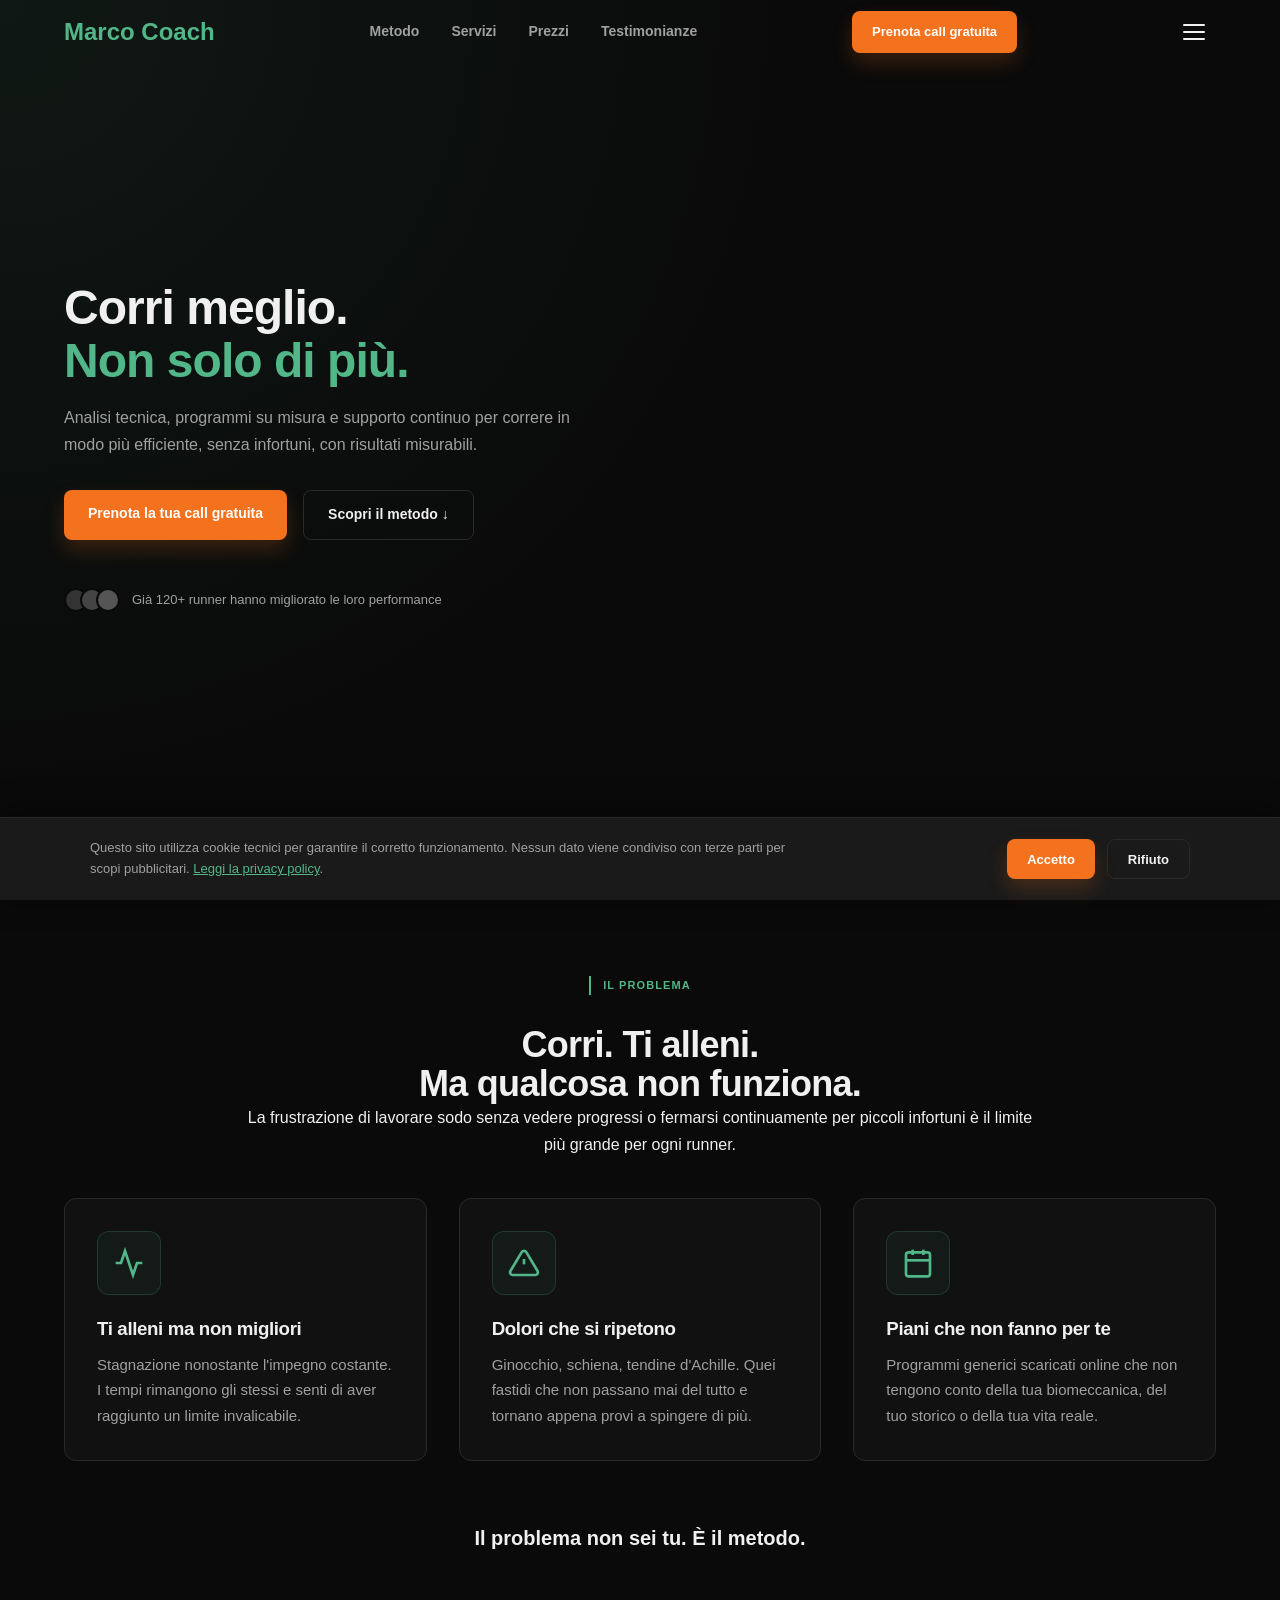
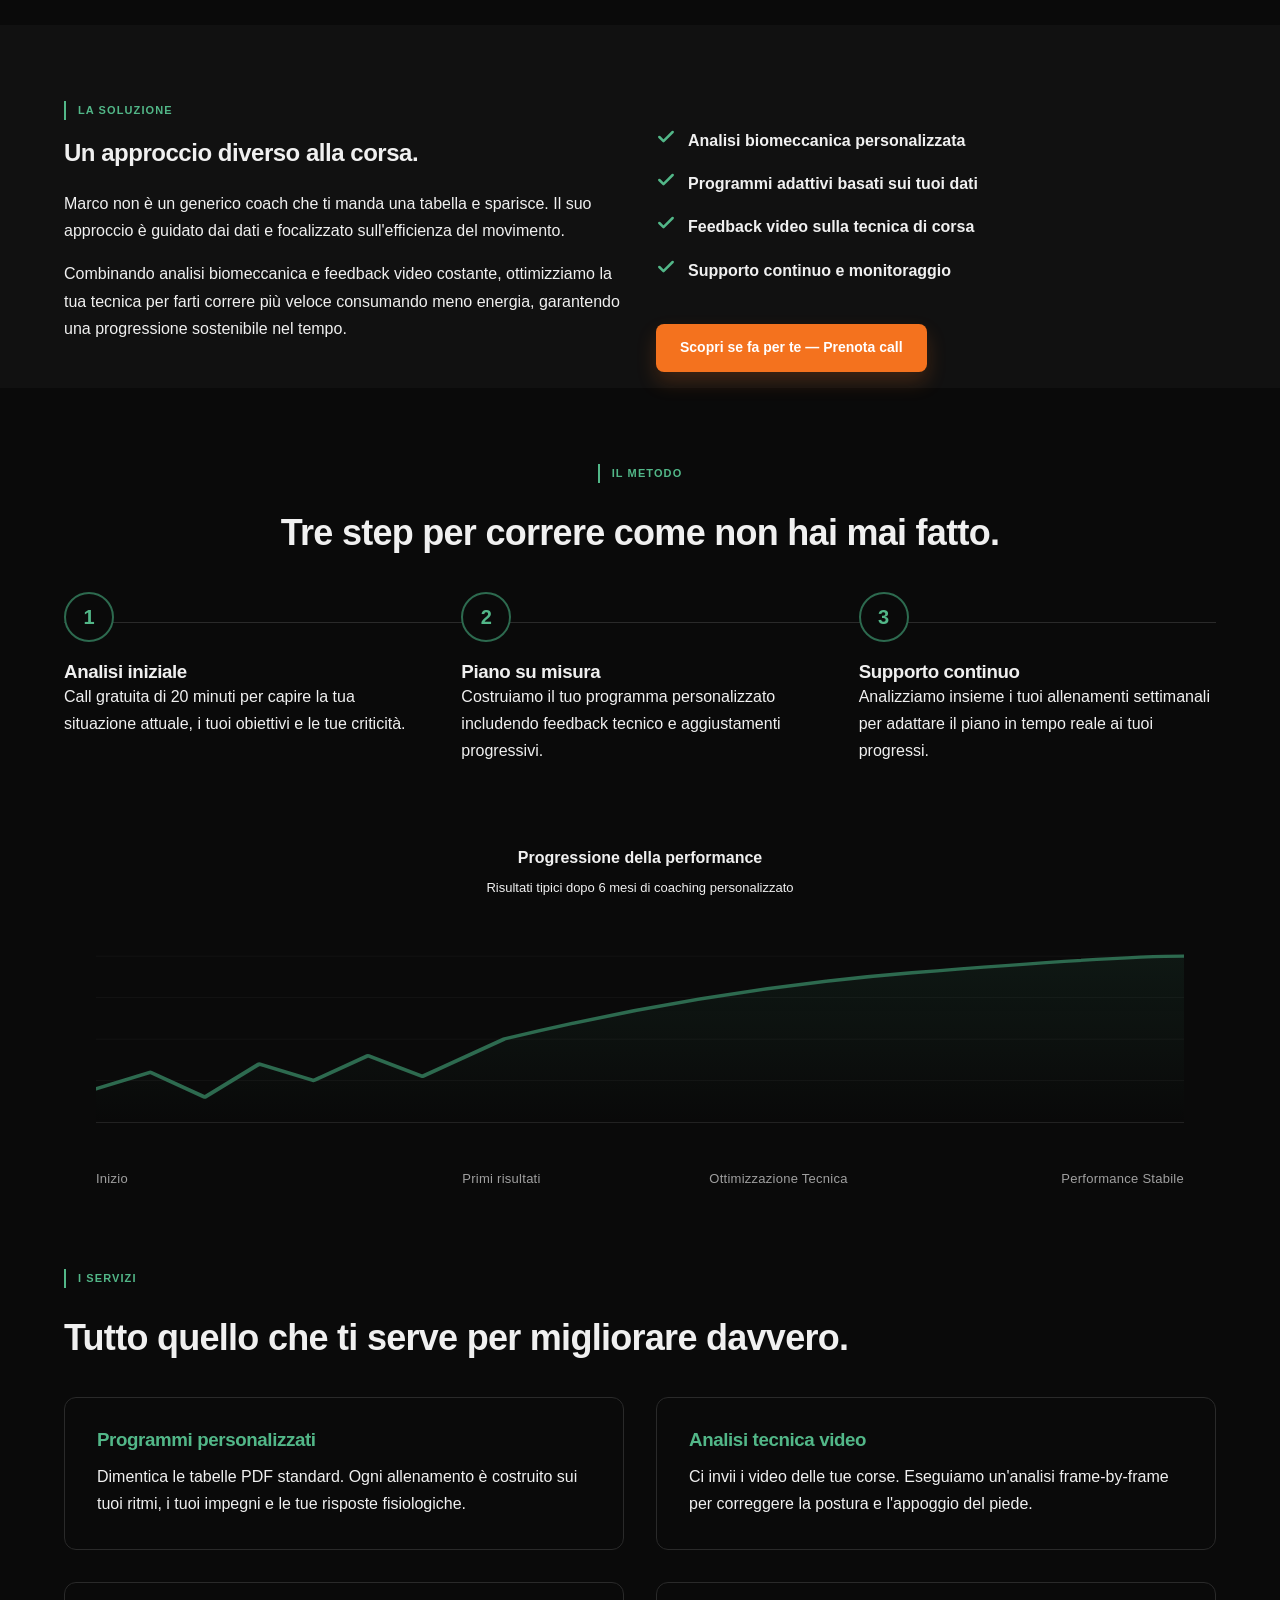
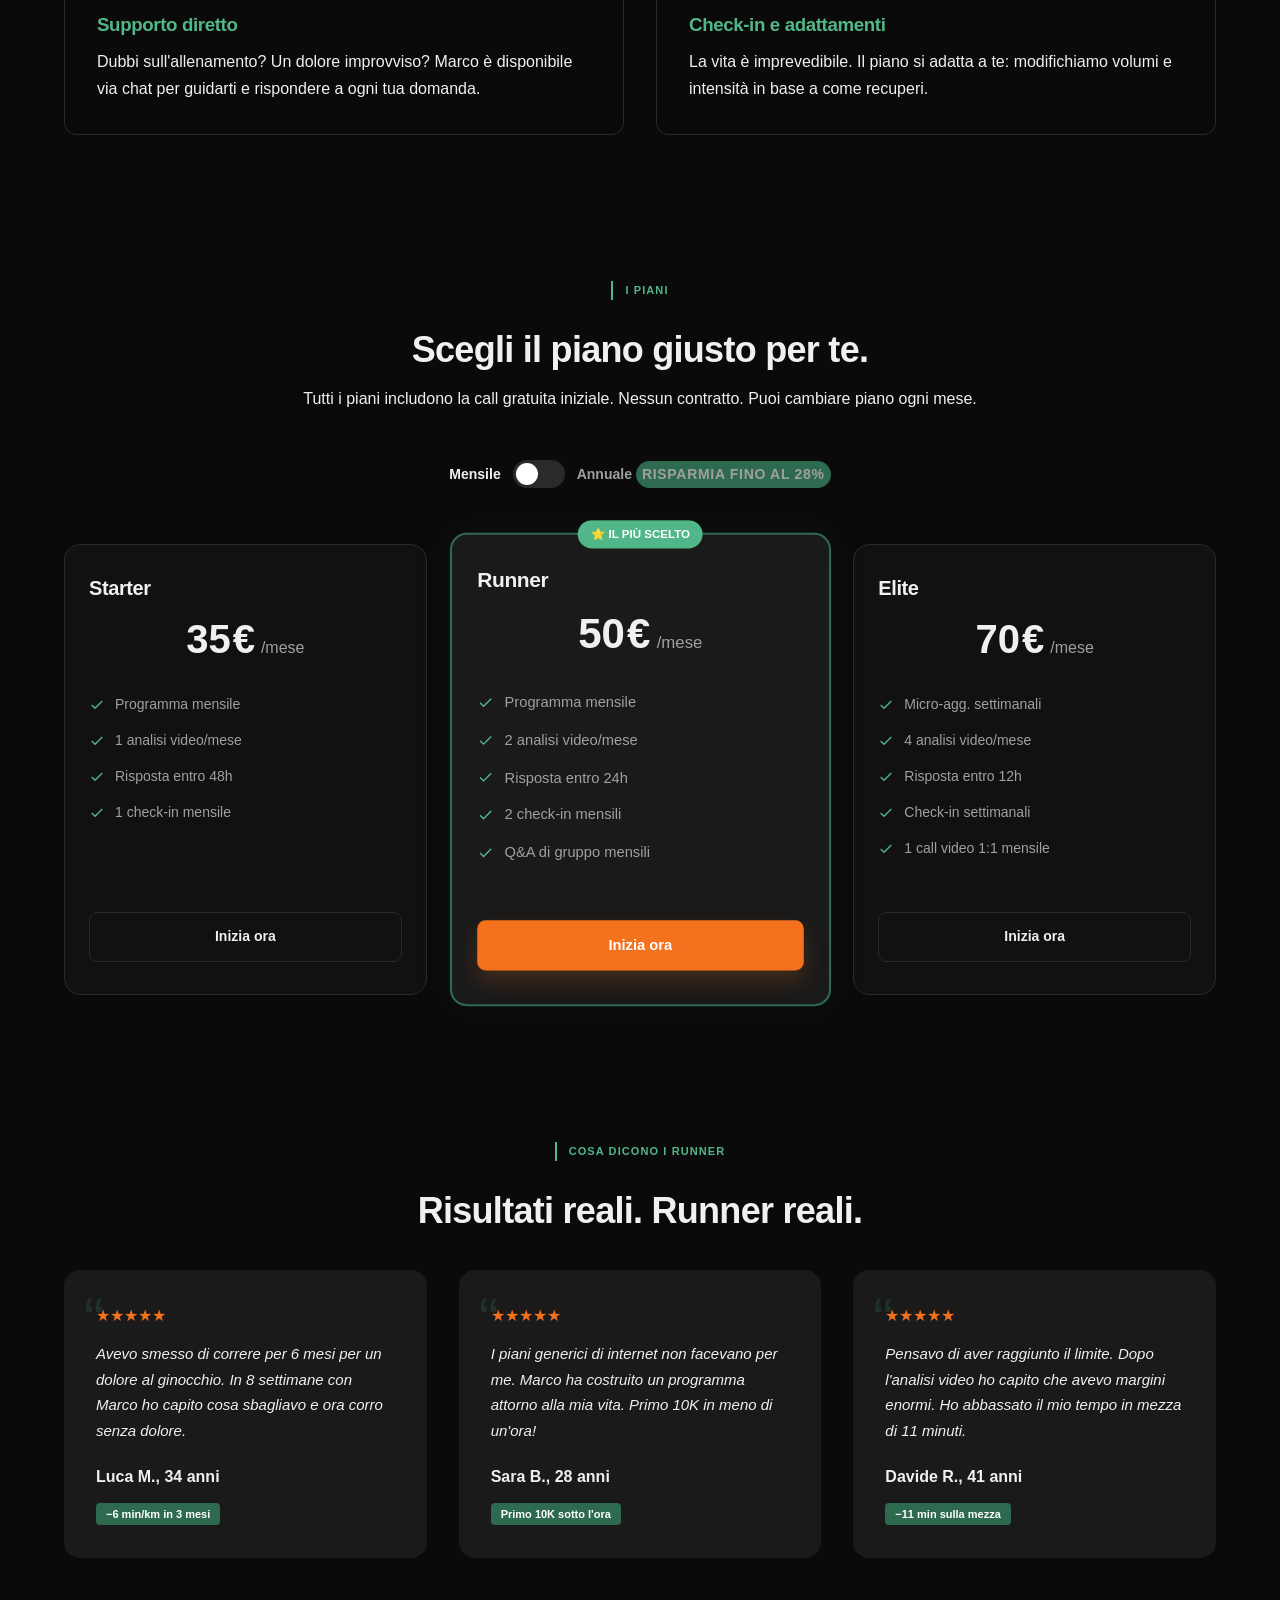
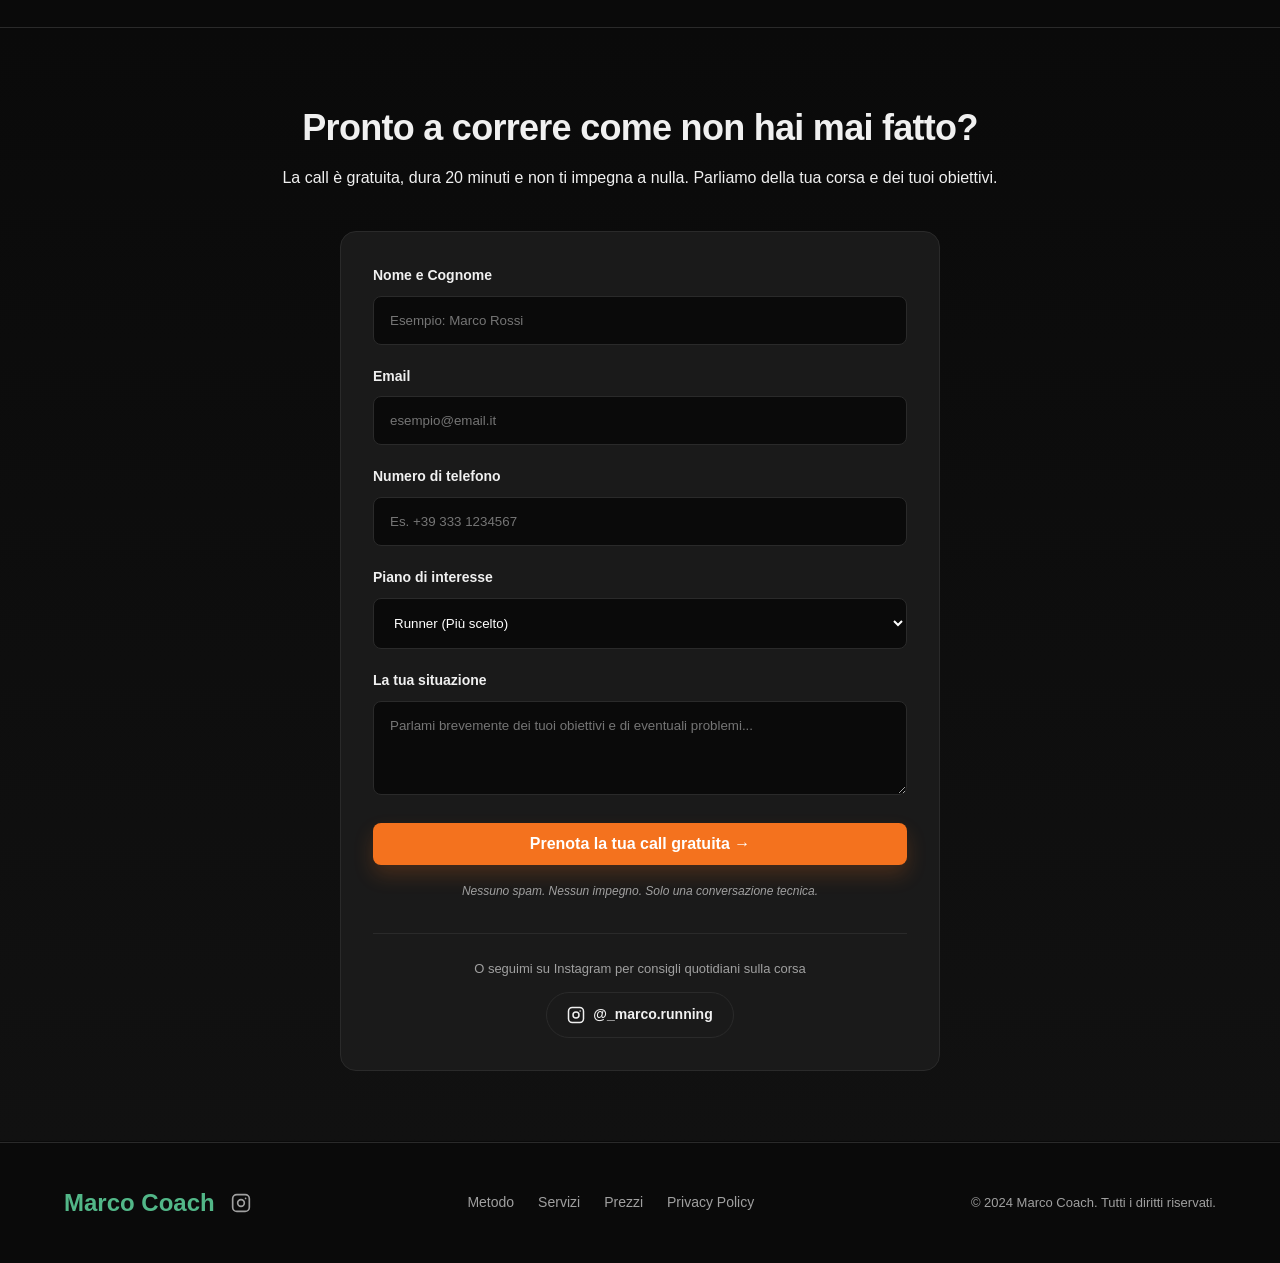
==== index.html @ 48a3e5da "Add files via upload" ====
<!DOCTYPE html>
<html lang="it">
<head>
    <meta charset="UTF-8">
    <meta name="viewport" content="width=device-width, initial-scale=1.0">
    <title>Marco Coach | Corri meglio. Non solo di più.</title>
    
    <!-- SEO Meta Tags -->
    <meta name="description" content="Ottimizza la tua corsa con Marco Coach. Analisi tecnica, programmi personalizzati e supporto continuo per runner che vogliono migliorare.">
    <meta name="keywords" content="running coach, allenatore corsa, maratona, biomeccanica corsa, analisi tecnica video">
    <meta name="author" content="Marco Coach">
    <meta name="robots" content="index, follow">
    <link rel="canonical" href="https://marcocoach.run">

    <!-- Open Graph / Facebook -->
    <meta property="og:type" content="website">
    <meta property="og:url" content="https://marcocoach.run">
    <meta property="og:title" content="Marco Coach | Corri meglio. Non solo di più.">
    <meta property="og:description" content="Analisi biomeccanica, programmi su misura e supporto continuo per correre senza infortuni e con risultati reali.">
    <meta property="og:image" content="https://marcocoach.run/og-image.jpg">

    <!-- Twitter -->
    <meta property="twitter:card" content="summary_large_image">
    <meta property="twitter:url" content="https://marcocoach.run">
    <meta property="twitter:title" content="Marco Coach | Corri meglio. Non solo di più.">
    <meta property="twitter:description" content="Ottimizza la tua corsa con Marco Coach.">
    <meta property="twitter:image" content="https://marcocoach.run/og-image.jpg">

    <link rel="icon" href="favicon.ico">
    <link rel="stylesheet" href="style.css">
</head>
<body>

    <!-- 1. NAVIGATION -->
    <nav>
      <div class="container nav-inner">
        <a href="#" class="logo">Marco Coach</a>
        <div class="nav-links" id="nav-links">
          <a href="#metodo">Metodo</a>
          <a href="#servizi">Servizi</a>
          <a href="#prezzi">Prezzi</a>
          <a href="#testimonianze">Testimonianze</a>
        </div>
        <a href="#contatti" class="btn btn-primary nav-cta">Prenota call gratuita</a>
        <button class="hamburger" id="hamburger" aria-label="Menu">
          <span></span><span></span><span></span>
        </button>
      </div>
      <!-- Mobile overlay -->
      <div class="mobile-menu" id="mobile-menu">
        <a href="#metodo">Metodo</a>
        <a href="#servizi">Servizi</a>
        <a href="#prezzi">Prezzi</a>
        <a href="#testimonianze">Testimonianze</a>
        <a href="#contatti" class="btn btn-primary" style="margin-top: 16px;">Prenota call gratuita</a>
      </div>
    </nav>

    <main>
        <!-- 2. HERO SECTION -->
        <section class="hero">
            <div class="container" style="position: relative; z-index: 2;">
                <h1>Corri meglio. <span>Non solo di più.</span></h1>
                <p>Analisi tecnica, programmi su misura e supporto continuo per correre in modo più efficiente, senza infortuni, con risultati misurabili.</p>
                <div class="hero-ctas">
                    <a href="#contatti" class="btn btn-primary">Prenota la tua call gratuita</a>
                    <a href="#metodo" class="btn btn-ghost">Scopri il metodo ↓</a>
                </div>
                <div class="social-proof">
                    <div style="display: flex;">
                        <span style="width:24px; height:24px; background:#333; border-radius:50%; border:2px solid #0a0a0a;"></span>
                        <span style="width:24px; height:24px; background:#444; border-radius:50%; border:2px solid #0a0a0a; margin-left:-8px;"></span>
                        <span style="width:24px; height:24px; background:#555; border-radius:50%; border:2px solid #0a0a0a; margin-left:-8px;"></span>
                    </div>
                    Già 120+ runner hanno migliorato le loro performance
                </div>
            </div>
            <div class="scroll-indicator">
                <svg width="24" height="24" viewBox="0 0 24 24" fill="none" stroke="#a0a0a0" stroke-width="2" stroke-linecap="round" stroke-linejoin="round"><path d="M7 13l5 5 5-5M7 6l5 5 5-5"/></svg>
            </div>
        </section>

        <!-- 3. PROBLEMA -->
        <section id="problema" class="reveal">
            <div class="container">
                <div class="section-header">
                    <span class="label-caps">Il Problema</span>
                    <h2>Corri. Ti alleni.<br>Ma qualcosa non funziona.</h2>
                    <p>La frustrazione di lavorare sodo senza vedere progressi o fermarsi continuamente per piccoli infortuni è il limite più grande per ogni runner.</p>
                </div>
                <div class="grid-3">
                    <div class="pain-point">
                        <div class="icon-box">
                            <svg viewBox="0 0 24 24" fill="none" stroke="currentColor" stroke-width="2"><path d="M22 12h-4l-3 9L9 3l-3 9H2"/></svg>
                        </div>
                        <h3>Ti alleni ma non migliori</h3>
                        <p>Stagnazione nonostante l'impegno costante. I tempi rimangono gli stessi e senti di aver raggiunto un limite invalicabile.</p>
                    </div>
                    <div class="pain-point">
                        <div class="icon-box">
                            <svg viewBox="0 0 24 24" fill="none" stroke="currentColor" stroke-width="2"><path d="M10.29 3.86L1.82 18a2 2 0 0 0 1.71 3h16.94a2 2 0 0 0 1.71-3L13.71 3.86a2 2 0 0 0-3.42 0z"/><line x1="12" y1="9" x2="12" y2="13"/><line x1="12" y1="17" x2="12.01" y2="17"/></svg>
                        </div>
                        <h3>Dolori che si ripetono</h3>
                        <p>Ginocchio, schiena, tendine d'Achille. Quei fastidi che non passano mai del tutto e tornano appena provi a spingere di più.</p>
                    </div>
                    <div class="pain-point">
                        <div class="icon-box">
                            <svg viewBox="0 0 24 24" fill="none" stroke="currentColor" stroke-width="2"><rect x="3" y="4" width="18" height="18" rx="2" ry="2"/><line x1="16" y1="2" x2="16" y2="6"/><line x1="8" y1="2" x2="8" y2="6"/><line x1="3" y1="10" x2="21" y2="10"/></svg>
                        </div>
                        <h3>Piani che non fanno per te</h3>
                        <p>Programmi generici scaricati online che non tengono conto della tua biomeccanica, del tuo storico o della tua vita reale.</p>
                    </div>
                </div>
                <div style="text-align: center; margin-top: 60px;">
                    <p style="font-size: 20px; font-weight: 600;">Il problema non sei tu. È il metodo.</p>
                </div>
            </div>
        </section>

        <!-- 4. SOLUZIONE -->
        <section id="metodo" class="soluzione reveal">
            <div class="container">
                <div class="grid-2">
                    <div>
                        <span class="label-caps">La Soluzione</span>
                        <h2>Un approccio diverso alla corsa.</h2>
                        <p style="margin-top: 24px;">Marco non è un generico coach che ti manda una tabella e sparisce. Il suo approccio è guidato dai dati e focalizzato sull'efficienza del movimento.</p>
                        <p style="margin-top: 16px;">Combinando analisi biomeccanica e feedback video costante, ottimizziamo la tua tecnica per farti correre più veloce consumando meno energia, garantendo una progressione sostenibile nel tempo.</p>
                    </div>
                    <div>
                        <ul class="check-list">
                            <li><svg viewBox="0 0 24 24" fill="none" stroke="currentColor" stroke-width="3" stroke-linecap="round" stroke-linejoin="round"><polyline points="20 6 9 17 4 12"></polyline></svg> Analisi biomeccanica personalizzata</li>
                            <li><svg viewBox="0 0 24 24" fill="none" stroke="currentColor" stroke-width="3" stroke-linecap="round" stroke-linejoin="round"><polyline points="20 6 9 17 4 12"></polyline></svg> Programmi adattivi basati sui tuoi dati</li>
                            <li><svg viewBox="0 0 24 24" fill="none" stroke="currentColor" stroke-width="3" stroke-linecap="round" stroke-linejoin="round"><polyline points="20 6 9 17 4 12"></polyline></svg> Feedback video sulla tecnica di corsa</li>
                            <li><svg viewBox="0 0 24 24" fill="none" stroke="currentColor" stroke-width="3" stroke-linecap="round" stroke-linejoin="round"><polyline points="20 6 9 17 4 12"></polyline></svg> Supporto continuo e monitoraggio</li>
                        </ul>
                        <div style="margin-top: 40px;">
                            <a href="#contatti" class="btn btn-primary">Scopri se fa per te — Prenota call</a>
                        </div>
                    </div>
                </div>
            </div>
        </section>

        <!-- 5. METODO STEP -->
        <section id="metodo" class="reveal">
            <div class="container">
                <div class="section-header">
                    <span class="label-caps">Il Metodo</span>
                    <h2>Tre step per correre come non hai mai fatto.</h2>
                </div>
                <div class="steps">
                    <div class="step">
                        <div class="step-num">1</div>
                        <h3>Analisi iniziale</h3>
                        <p>Call gratuita di 20 minuti per capire la tua situazione attuale, i tuoi obiettivi e le tue criticità.</p>
                    </div>
                    <div class="step">
                        <div class="step-num">2</div>
                        <h3>Piano su misura</h3>
                        <p>Costruiamo il tuo programma personalizzato includendo feedback tecnico e aggiustamenti progressivi.</p>
                    </div>
                    <div class="step">
                        <div class="step-num">3</div>
                        <h3>Supporto continuo</h3>
                        <p>Analizziamo insieme i tuoi allenamenti settimanali per adattare il piano in tempo reale ai tuoi progressi.</p>
                    </div>
                </div>

                <!-- Improvement Graph -->
                <div class="improvement-graph-container reveal" style="margin-top: 48px; margin-bottom: 0; padding: 32px 32px 20px 32px; background: var(--bg-secondary); border-radius: 16px; border: 1px solid var(--border-color);">
                    <div style="text-align: center; margin-bottom: 24px;">
                        <h4 style="margin-bottom: 6px;">Progressione della performance</h4>
                        <p class="text-secondary" style="font-size: 13px;">Risultati tipici dopo 6 mesi di coaching personalizzato</p>
                    </div>
                    <div class="graph-wrapper" style="position: relative;">
                        <svg viewBox="0 0 800 240" preserveAspectRatio="none" style="width: 100%; height: 200px; display: block;">
                            <defs>
                                <linearGradient id="graph-gradient-imp" x1="0%" y1="0%" x2="0%" y2="100%">
                                    <stop offset="0%" style="stop-color:var(--accent-green);stop-opacity:1" />
                                    <stop offset="100%" style="stop-color:var(--accent-green);stop-opacity:0" />
                                </linearGradient>
                            </defs>
                            <line x1="0" y1="40" x2="800" y2="40" stroke="rgba(255,255,255,0.05)" stroke-width="1" />
                            <line x1="0" y1="90" x2="800" y2="90" stroke="rgba(255,255,255,0.05)" stroke-width="1" />
                            <line x1="0" y1="140" x2="800" y2="140" stroke="rgba(255,255,255,0.05)" stroke-width="1" />
                            <line x1="0" y1="190" x2="800" y2="190" stroke="rgba(255,255,255,0.05)" stroke-width="1" />
                            <path d="M0,200 L40,180 L80,210 L120,170 L160,190 L200,160 L240,185 L300,140 Q450,80 600,60 T800,40 L800,240 L0,240 Z" fill="url(#graph-gradient-imp)" class="graph-fill" />
                            <path d="M0,200 L40,180 L80,210 L120,170 L160,190 L200,160 L240,185 L300,140 Q450,80 600,60 T800,40" fill="none" stroke="var(--accent-green)" stroke-width="4" stroke-linecap="round" stroke-linejoin="round" class="graph-line" />
                        </svg>
                        <div class="graph-labels">
                            <span>Inizio</span>
                            <span>Primi risultati</span>
                            <span>Ottimizzazione Tecnica</span>
                            <span>Performance Stabile</span>
                        </div>
                    </div>
                </div>
            </div>
        </section>

        <!-- 6. SERVIZI -->
        <section id="servizi" class="reveal">
            <div class="container">
                <div class="section-header" style="text-align: left; margin-left: 0;">
                    <span class="label-caps">I Servizi</span>
                    <h2>Tutto quello che ti serve per migliorare davvero.</h2>
                </div>
                <div class="grid-2">
                    <div class="card-service">
                        <h3 style="color: var(--accent-green-light); margin-bottom: 12px;">Programmi personalizzati</h3>
                        <p>Dimentica le tabelle PDF standard. Ogni allenamento è costruito sui tuoi ritmi, i tuoi impegni e le tue risposte fisiologiche.</p>
                    </div>
                    <div class="card-service">
                        <h3 style="color: var(--accent-green-light); margin-bottom: 12px;">Analisi tecnica video</h3>
                        <p>Ci invii i video delle tue corse. Eseguiamo un'analisi frame-by-frame per correggere la postura e l'appoggio del piede.</p>
                    </div>
                    <div class="card-service">
                        <h3 style="color: var(--accent-green-light); margin-bottom: 12px;">Supporto diretto</h3>
                        <p>Dubbi sull'allenamento? Un dolore improvviso? Marco è disponibile via chat per guidarti e rispondere a ogni tua domanda.</p>
                    </div>
                    <div class="card-service">
                        <h3 style="color: var(--accent-green-light); margin-bottom: 12px;">Check-in e adattamenti</h3>
                        <p>La vita è imprevedibile. Il piano si adatta a te: modifichiamo volumi e intensità in base a come recuperi.</p>
                    </div>
                </div>
            </div>
        </section>

        <!-- 7. PRICING -->
        <section id="prezzi" class="reveal">
            <div class="container">
                <div class="section-header">
                    <span class="label-caps">I Piani</span>
                    <h2>Scegli il piano giusto per te.</h2>
                    <p style="margin-top: 16px;">Tutti i piani includono la call gratuita iniziale. Nessun contratto. Puoi cambiare piano ogni mese.</p>
                </div>

                <div class="pricing-toggle">
                  <span id="toggle-label-monthly" class="toggle-active">Mensile</span>
                  <div class="toggle-switch" id="pricing-toggle" role="switch" aria-checked="false">
                    <div class="toggle-dot"></div>
                  </div>
                  <span id="toggle-label-prepaid">Annuale <span class="toggle-save-badge">Risparmia fino al 28%</span></span>
                </div>

                <div class="grid-3" style="align-items: stretch;">
                    <!-- Starter -->
                    <div class="price-card">
                        <h3>Starter</h3>
                        <div class="price-value">
                            <span class="price-value-num">35</span>€<span class="price-period">/mese</span>
                        </div>
                        <ul class="price-features">
                            <li><svg viewBox="0 0 24 24" fill="none" stroke="currentColor" stroke-width="2"><polyline points="20 6 9 17 4 12"></polyline></svg> Programma mensile</li>
                            <li><svg viewBox="0 0 24 24" fill="none" stroke="currentColor" stroke-width="2"><polyline points="20 6 9 17 4 12"></polyline></svg> 1 analisi video/mese</li>
                            <li><svg viewBox="0 0 24 24" fill="none" stroke="currentColor" stroke-width="2"><polyline points="20 6 9 17 4 12"></polyline></svg> Risposta entro 48h</li>
                            <li><svg viewBox="0 0 24 24" fill="none" stroke="currentColor" stroke-width="2"><polyline points="20 6 9 17 4 12"></polyline></svg> 1 check-in mensile</li>
                        </ul>
                        <a href="#contatti" class="btn btn-ghost">Inizia ora</a>
                    </div>
                    
                    <!-- Runner -->
                    <div class="price-card featured">
                        <div class="badge">⭐ Il più scelto</div>
                        <h3>Runner</h3>
                        <div class="price-value">
                            <span class="price-value-num">50</span>€<span class="price-period">/mese</span>
                        </div>
                        <ul class="price-features">
                            <li><svg viewBox="0 0 24 24" fill="none" stroke="currentColor" stroke-width="2"><polyline points="20 6 9 17 4 12"></polyline></svg> Programma mensile</li>
                            <li><svg viewBox="0 0 24 24" fill="none" stroke="currentColor" stroke-width="2"><polyline points="20 6 9 17 4 12"></polyline></svg> 2 analisi video/mese</li>
                            <li><svg viewBox="0 0 24 24" fill="none" stroke="currentColor" stroke-width="2"><polyline points="20 6 9 17 4 12"></polyline></svg> Risposta entro 24h</li>
                            <li><svg viewBox="0 0 24 24" fill="none" stroke="currentColor" stroke-width="2"><polyline points="20 6 9 17 4 12"></polyline></svg> 2 check-in mensili</li>
                            <li><svg viewBox="0 0 24 24" fill="none" stroke="currentColor" stroke-width="2"><polyline points="20 6 9 17 4 12"></polyline></svg> Q&A di gruppo mensili</li>
                        </ul>
                        <a href="#contatti" class="btn btn-primary">Inizia ora</a>
                    </div>

                    <!-- Elite -->
                    <div class="price-card">
                        <h3>Elite</h3>
                        <div class="price-value">
                            <span class="price-value-num">70</span>€<span class="price-period">/mese</span>
                        </div>
                        <ul class="price-features">
                            <li><svg viewBox="0 0 24 24" fill="none" stroke="currentColor" stroke-width="2"><polyline points="20 6 9 17 4 12"></polyline></svg> Micro-agg. settimanali</li>
                            <li><svg viewBox="0 0 24 24" fill="none" stroke="currentColor" stroke-width="2"><polyline points="20 6 9 17 4 12"></polyline></svg> 4 analisi video/mese</li>
                            <li><svg viewBox="0 0 24 24" fill="none" stroke="currentColor" stroke-width="2"><polyline points="20 6 9 17 4 12"></polyline></svg> Risposta entro 12h</li>
                            <li><svg viewBox="0 0 24 24" fill="none" stroke="currentColor" stroke-width="2"><polyline points="20 6 9 17 4 12"></polyline></svg> Check-in settimanali</li>
                            <li><svg viewBox="0 0 24 24" fill="none" stroke="currentColor" stroke-width="2"><polyline points="20 6 9 17 4 12"></polyline></svg> 1 call video 1:1 mensile</li>
                        </ul>
                        <a href="#contatti" class="btn btn-ghost">Inizia ora</a>
                    </div>
                </div>

            </div>
        </section>

        <!-- 9. TESTIMONIANZE -->
        <section id="testimonianze" class="reveal">
            <div class="container">
                <div class="section-header">
                    <span class="label-caps">Cosa dicono i runner</span>
                    <h2>Risultati reali. Runner reali.</h2>
                </div>
                <div class="grid-3">
                    <div class="testimonial">
                        <div class="quote-icon">“</div>
                        <div class="stars">★★★★★</div>
                        <p>Avevo smesso di correre per 6 mesi per un dolore al ginocchio. In 8 settimane con Marco ho capito cosa sbagliavo e ora corro senza dolore.</p>
                        <div class="author">Luca M., 34 anni</div>
                        <div class="tag">−6 min/km in 3 mesi</div>
                    </div>
                    <div class="testimonial">
                        <div class="quote-icon">“</div>
                        <div class="stars">★★★★★</div>
                        <p>I piani generici di internet non facevano per me. Marco ha costruito un programma attorno alla mia vita. Primo 10K in meno di un'ora!</p>
                        <div class="author">Sara B., 28 anni</div>
                        <div class="tag">Primo 10K sotto l'ora</div>
                    </div>
                    <div class="testimonial">
                        <div class="quote-icon">“</div>
                        <div class="stars">★★★★★</div>
                        <p>Pensavo di aver raggiunto il limite. Dopo l'analisi video ho capito che avevo margini enormi. Ho abbassato il mio tempo in mezza di 11 minuti.</p>
                        <div class="author">Davide R., 41 anni</div>
                        <div class="tag">−11 min sulla mezza</div>
                    </div>
                </div>
            </div>
        </section>

        <!-- 10. CTA FINALE + FORM -->
        <section id="contatti" class="form-section reveal">
            <div class="container">
                <div class="section-header">
                    <h2>Pronto a correre come non hai mai fatto?</h2>
                    <p style="margin-top: 16px;">La call è gratuita, dura 20 minuti e non ti impegna a nulla. Parliamo della tua corsa e dei tuoi obiettivi.</p>
                </div>
                <div class="contact-box">
                    <div class="contact-form">
                        <form id="contact-form" name="contact" method="POST" data-netlify="true" netlify-honeypot="bot-field">
                            <input type="hidden" name="form-name" value="contact">
                            <p style="display:none"><label>Don't fill this out if you're human: <input name="bot-field"></label></p>
                            
                            <label for="name" style="display:block; margin-bottom:8px; font-size:14px; font-weight:600;">Nome e Cognome</label>
                            <input type="text" id="name" name="name" placeholder="Esempio: Marco Rossi" required>

                            <label for="email" style="display:block; margin-bottom:8px; font-size:14px; font-weight:600;">Email</label>
                            <input type="email" id="email" name="email" placeholder="esempio@email.it" required>

                            <label for="phone" style="display:block; margin-bottom:8px; font-size:14px; font-weight:600;">Numero di telefono</label>
                            <input type="tel" id="phone" name="phone" placeholder="Es. +39 333 1234567" required pattern="[0-9+ ]{8,15}">

                            <label for="plan" style="display:block; margin-bottom:8px; font-size:14px; font-weight:600;">Piano di interesse</label>
                            <select id="plan" name="plan">
                                <option value="starter">Starter</option>
                                <option value="runner" selected>Runner (Più scelto)</option>
                                <option value="elite">Elite</option>
                                <option value="not_sure">Non lo so ancora</option>
                            </select>

                            <label for="message" style="display:block; margin-bottom:8px; font-size:14px; font-weight:600;">La tua situazione</label>
                            <textarea id="message" name="message" rows="4" placeholder="Parlami brevemente dei tuoi obiettivi e di eventuali problemi..."></textarea>

                            <button type="submit" class="btn btn-primary" style="width: 100%; font-size: 16px;">Prenota la tua call gratuita →</button>
                            <p style="text-align: center; margin-top: 16px; font-size: 12px; color: var(--text-secondary); font-style: italic;">Nessuno spam. Nessun impegno. Solo una conversazione tecnica.</p>
                            
                            <div class="instagram-cta">
                              <p>O seguimi su Instagram per consigli quotidiani sulla corsa</p>
                              <a href="https://www.instagram.com/_marco.running/" target="_blank" rel="noopener noreferrer" class="instagram-btn">
                                <svg xmlns="http://www.w3.org/2000/svg" width="18" height="18" viewBox="0 0 24 24" fill="none" stroke="currentColor" stroke-width="2" stroke-linecap="round" stroke-linejoin="round">
                                  <rect x="2" y="2" width="20" height="20" rx="5" ry="5"/>
                                  <circle cx="12" cy="12" r="4"/>
                                  <circle cx="17.5" cy="6.5" r="1" fill="currentColor" stroke="none"/>
                                </svg>
                                @_marco.running
                              </a>
                            </div>
                        </form>
                    </div>
                </div>
            </div>
        </section>
    </main>

    <!-- 11. FOOTER -->
    <footer>
        <div class="container">
            <div style="display: flex; align-items: center; gap: 16px;">
                <a href="#" class="logo">Marco Coach</a>
                <a href="https://www.instagram.com/_marco.running/" target="_blank" rel="noopener noreferrer" class="social-link" aria-label="Seguici su Instagram">
                  <svg xmlns="http://www.w3.org/2000/svg" width="20" height="20" viewBox="0 0 24 24" fill="none" stroke="currentColor" stroke-width="2" stroke-linecap="round" stroke-linejoin="round">
                    <rect x="2" y="2" width="20" height="20" rx="5" ry="5"/>
                    <circle cx="12" cy="12" r="4"/>
                    <circle cx="17.5" cy="6.5" r="1" fill="currentColor" stroke="none"/>
                  </svg>
                </a>
            </div>
            <div class="footer-links">
                <a href="#metodo">Metodo</a>
                <a href="#servizi">Servizi</a>
                <a href="#prezzi">Prezzi</a>
                <a href="privacy.html">Privacy Policy</a>
            </div>
            <div class="copy">© 2024 Marco Coach. Tutti i diritti riservati.</div>
        </div>
    </footer>

    <script src="script.js"></script>

    <div class="cookie-banner" id="cookie-banner">
      <div class="cookie-content">
        <p>Questo sito utilizza cookie tecnici per garantire il corretto funzionamento. Nessun dato viene condiviso con terze parti per scopi pubblicitari. <a href="privacy.html" id="privacy-link">Leggi la privacy policy</a>.</p>
        <div class="cookie-buttons">
          <button class="btn btn-primary cookie-accept" id="cookie-accept">Accetto</button>
          <button class="btn btn-ghost cookie-decline" id="cookie-decline">Rifiuto</button>
        </div>
      </div>
    </div>
</body>
</html>
---- style.css ----
/* style.css — Pure CSS implementing Marco Coach & Immersive UI aesthetic */

:root {
    /* Colors - Marco Coach + Immersive UI */
    --bg-dark: #0a0a0a;
    --surface-primary: #111111;
    --surface-card: #1a1a1a;
    --accent-green: #2d6a4f;
    --accent-green-light: #52b788;
    --cta-orange: #f4721e;
    --cta-orange-hover: #d95f0a;
    --text-primary: #f0f0f0;
    --text-secondary: #a0a0a0;
    --border-subtle: #2a2a2a;
    
    /* Spacing & Transitions */
    --nav-height: 64px;
    --transition: 0.25s ease;
}

@import url('https://fonts.googleapis.com/css2?family=Inter:wght@400;500;600;700;800&display=swap');

* {
    margin: 0;
    padding: 0;
    box-sizing: border-box;
}

html {
    scroll-behavior: smooth;
    font-family: 'Inter', sans-serif;
    background-color: var(--bg-dark);
    color: var(--text-primary);
}

body {
    line-height: 1.7;
    overflow-x: hidden;
}

/* Typography */
h1, h2, h3 {
    font-weight: 700;
    line-height: 1.1;
    letter-spacing: -0.02em;
}

.label-caps {
    font-size: 11px;
    text-transform: uppercase;
    letter-spacing: 0.1em;
    font-weight: 700;
    color: var(--accent-green-light);
    display: inline-block;
    border-left: 2px solid var(--accent-green-light);
    padding-left: 12px;
    margin-bottom: 20px;
}

/* Layout Utilities */
.container {
    width: 100%;
    max-width: 1200px;
    margin: 0 auto;
    padding: 0 24px;
}

section {
    padding: 70px 0;
}

.grid-2 { display: grid; grid-template-columns: 1fr; gap: 32px; }
.grid-3 { display: grid; grid-template-columns: 1fr; gap: 32px; }

@media (min-width: 768px) {
    .grid-2 { grid-template-columns: 1fr 1fr; }
    .grid-3 { grid-template-columns: repeat(3, 1fr); }
}

/* Buttons */
.btn {
    display: inline-block;
    padding: 12px 24px;
    border-radius: 8px;
    font-weight: 700;
    text-decoration: none;
    transition: var(--transition);
    cursor: pointer;
    border: none;
    text-align: center;
    font-size: 14px;
}

.btn-primary {
    background-color: var(--cta-orange);
    color: white;
    box-shadow: 0 10px 20px rgba(244, 114, 30, 0.2);
}

.btn-primary:hover {
    background-color: var(--cta-orange-hover);
    transform: translateY(-2px);
}

.btn-ghost {
    background-color: transparent;
    color: var(--text-primary);
    border: 1px solid var(--border-subtle);
}

.btn-ghost:hover {
    background-color: var(--surface-primary);
    border-color: var(--text-secondary);
}

/* Navigation */
nav {
    position: fixed;
    top: 0;
    width: 100%;
    height: var(--nav-height);
    background: transparent;
    display: flex;
    align-items: center;
    z-index: 1000;
    transition: var(--transition);
}

nav.scrolled {
    background: rgba(10, 10, 10, 0.95);
    backdrop-filter: blur(16px);
    border-bottom: 1px solid var(--border-subtle);
    box-shadow: 0 4px 30px rgba(0, 0, 0, 0.5);
    height: 56px;
}

.nav-inner {
  display: flex;
  align-items: center;
  justify-content: space-between;
  width: 100%;
  height: 100%;
}

.logo {
    font-size: 24px;
    font-weight: 800;
    color: var(--accent-green-light);
    text-decoration: none;
}

.nav-links {
  display: none;
  gap: 32px;
}

.nav-links a {
  text-decoration: none;
  color: var(--text-secondary);
  font-size: 14px;
  font-weight: 600;
  transition: color 0.25s ease;
}

.nav-links a:hover {
  color: var(--accent-green-light);
}

@media (min-width: 1024px) {
  .nav-links {
    display: flex;
  }
  .hamburger {
    display: none;
  }
  .nav-cta {
    display: inline-block;
  }
}

.nav-cta {
  display: none;
  padding: 10px 20px;
  font-size: 13px;
}

@media (min-width: 1024px) {
  .nav-cta { display: inline-block; }
}

/* Hamburger Button */
.hamburger {
  display: flex;
  flex-direction: column;
  justify-content: center;
  gap: 5px;
  background: none;
  border: none;
  cursor: pointer;
  padding: 8px;
  min-width: 44px;
  min-height: 44px;
  align-items: center;
}

.hamburger span {
  display: block;
  width: 22px;
  height: 2px;
  background: var(--text-primary);
  border-radius: 2px;
  transition: all 0.3s ease;
}

.hamburger.open span:nth-child(1) {
  transform: translateY(7px) rotate(45deg);
}
.hamburger.open span:nth-child(2) {
  opacity: 0;
}
.hamburger.open span:nth-child(3) {
  transform: translateY(-7px) rotate(-45deg);
}

/* Mobile Overlay Menu */
.mobile-menu {
  display: none;
  flex-direction: column;
  align-items: center;
  justify-content: center;
  gap: 32px;
  position: fixed;
  top: 0;
  left: 0;
  width: 100%;
  height: 100vh;
  background: rgba(10, 10, 10, 0.98);
  z-index: 999;
  backdrop-filter: blur(20px);
}

.mobile-menu.open {
  display: flex;
}

.mobile-menu a {
  text-decoration: none;
  color: var(--text-primary);
  font-size: 24px;
  font-weight: 700;
  line-height: 2;
}

.mobile-menu a:hover {
  color: var(--accent-green-light);
}

/* Hero */
.hero {
    height: 100vh;
    display: flex;
    align-items: center;
    position: relative;
    background: radial-gradient(circle at top left, rgba(45, 106, 79, 0.15) 0%, rgba(10, 10, 10, 1) 50%);
    padding-top: var(--nav-height);
}

.hero h1 {
    font-size: 28px;
    margin-bottom: 16px;
}

.hero h1 span {
    color: var(--accent-green-light);
    display: block;
}

@media (min-width: 768px) {
    .hero h1 { font-size: 48px; }
}

.hero p {
    color: var(--text-secondary);
    font-size: 16px;
    max-width: 540px;
    margin-bottom: 32px;
}

.hero-ctas {
    display: flex;
    flex-direction: column;
    gap: 16px;
}

@media (min-width: 480px) {
    .hero-ctas { flex-direction: row; }
}

.social-proof {
    margin-top: 48px;
    font-size: 13px;
    color: var(--text-secondary);
    display: flex;
    align-items: center;
    gap: 12px;
}

.scroll-indicator {
    position: absolute;
    bottom: 30px;
    left: 50%;
    transform: translateX(-50%);
    animation: bounce 2s infinite;
}

@keyframes bounce {
    0%, 20%, 50%, 80%, 100% { transform: translateY(0) translateX(-50%); }
    40% { transform: translateY(-10px) translateX(-50%); }
    60% { transform: translateY(-5px) translateX(-50%); }
}

/* Section Common */
.section-header {
    text-align: center;
    max-width: 800px;
    margin: 0 auto 40px;
}

.section-header h2 {
    font-size: 24px;
    margin-top: 10px;
}

@media (min-width: 768px) {
    .section-header h2 { font-size: 36px; }
}

/* Problema */
.pain-point {
    background: var(--surface-primary);
    padding: 32px;
    border-radius: 12px;
    border: 1px solid var(--border-subtle);
    transition: var(--transition);
}

.pain-point:hover {
    border-color: var(--accent-green);
}

.pain-point .icon-box {
    width: 64px;
    height: 64px;
    background: rgba(45, 106, 79, 0.1);
    border: 1px solid rgba(82, 183, 136, 0.2);
    border-radius: 12px;
    display: flex;
    align-items: center;
    justify-content: center;
    margin-bottom: 24px;
    transition: var(--transition);
}

.pain-point:hover .icon-box {
    background: rgba(45, 106, 79, 0.2);
    border-color: var(--accent-green-light);
    transform: scale(1.05);
}

.pain-point svg {
    width: 32px;
    height: 32px;
    color: var(--accent-green-light);
}

.pain-point h3 {
    margin-bottom: 12px;
}

.pain-point p {
    color: var(--text-secondary);
    font-size: 15px;
}

/* Soluzione */
.soluzione {
    background: var(--surface-primary);
}

.check-list {
    list-style: none;
    margin-top: 32px;
}

.check-list li {
    display: flex;
    align-items: flex-start;
    gap: 12px;
    margin-bottom: 16px;
    font-weight: 600;
}

.check-list svg {
    width: 20px;
    height: 20px;
    color: var(--accent-green-light);
    flex-shrink: 0;
}

/* Metodo */
.steps {
    display: grid;
    grid-template-columns: 1fr;
    gap: 40px;
}

@media (min-width: 1024px) {
    .steps { grid-template-columns: repeat(3, 1fr); position: relative; }
    /* Subtle connecting line */
    .steps::before {
        content: '';
        position: absolute;
        top: 30px;
        left: 0;
        width: 100%;
        height: 1px;
        background: var(--border-subtle);
        z-index: 1;
    }
}

.step {
    position: relative;
    z-index: 2;
}

.step-num {
    width: 50px;
    height: 50px;
    background: var(--bg-dark);
    border: 2px solid var(--accent-green);
    color: var(--accent-green-light);
    border-radius: 50%;
    display: flex;
    align-items: center;
    justify-content: center;
    font-size: 20px;
    font-weight: 800;
    margin-bottom: 20px;
}

/* Servizi */
.card-service {
    background: var(--bg-dark);
    border: 1px solid var(--border-subtle);
    padding: 32px;
    border-radius: 12px;
    transition: var(--transition);
}

.card-service:hover {
    transform: translateY(-8px);
    box-shadow: 0 20px 40px rgba(0,0,0,0.4);
    border-color: var(--accent-green);
}

/* Pricing */
.pricing-toggle {
  display: flex;
  align-items: center;
  justify-content: center;
  gap: 12px;
  margin-bottom: 48px;
  min-height: 44px;
  flex-wrap: nowrap;
  padding: 0 10px;
}

.pricing-toggle span {
  font-size: 14px;
  font-weight: 600;
  color: var(--text-secondary);
  transition: color 0.25s ease;
  cursor: pointer;
  display: flex;
  align-items: center;
  gap: 4px;
}

.pricing-toggle span.toggle-active {
  color: var(--text-primary);
}

.toggle-save-badge {
  background: var(--accent-green);
  color: white;
  font-size: 9px;
  font-weight: 800;
  padding: 2px 6px;
  border-radius: 100px;
  text-transform: uppercase;
  letter-spacing: 0.05em;
  white-space: nowrap;
}

@media (max-width: 480px) {
  .pricing-toggle {
    gap: 8px;
  }
  .pricing-toggle span {
    font-size: 13px;
  }
  .toggle-save-badge {
    font-size: 8px;
    padding: 1px 4px;
  }
}

.toggle-switch {
  width: 52px;
  height: 28px;
  background: var(--border-subtle);
  border-radius: 14px;
  position: relative;
  cursor: pointer;
  transition: background 0.25s ease;
  flex-shrink: 0;
  min-width: 52px;
  min-height: 28px;
}

.toggle-switch.active {
  background: var(--accent-green);
}

.toggle-dot {
  width: 22px;
  height: 22px;
  background: white;
  border-radius: 50%;
  position: absolute;
  top: 3px;
  left: 3px;
  transition: left 0.25s ease;
  pointer-events: none;
}

.toggle-switch.active .toggle-dot {
  left: 27px;
}

.price-card {
    background: var(--surface-primary);
    padding: 32px 24px;
    border-radius: 16px;
    border: 1px solid var(--border-subtle);
    display: flex;
    flex-direction: column;
    transition: all 0.3s cubic-bezier(0.4, 0, 0.2, 1);
}

.price-card:hover {
    transform: translateY(-5px);
    border-color: var(--accent-green);
    box-shadow: 0 12px 30px rgba(0, 0, 0, 0.4);
}

.price-card.featured {
    border: 2px solid var(--accent-green);
    background: var(--surface-card);
    transform: scale(1.05);
    box-shadow: 0 0 40px rgba(45, 106, 79, 0.1);
    position: relative;
}

.price-card.featured:hover {
    transform: scale(1.05) translateY(-5px);
    border-color: var(--accent-green-light);
    box-shadow: 0 15px 40px rgba(82, 183, 136, 0.15);
}

.badge {
    position: absolute;
    top: -14px;
    left: 50%;
    transform: translateX(-50%);
    background: var(--accent-green-light);
    color: white;
    font-size: 11px;
    font-weight: 800;
    padding: 4px 12px;
    border-radius: 100px;
    text-transform: uppercase;
}

.price-card h3 { font-size: 20px; margin-bottom: 6px; }
.price-value { 
    font-size: 40px; 
    font-weight: 800; 
    margin-bottom: 20px; 
    display: flex;
    align-items: baseline;
    justify-content: center;
    gap: 2px;
}

.price-value-num {
    font-size: 40px;
    color: var(--text-primary);
}

.price-period { 
    font-size: 16px; 
    font-weight: 500; 
    color: var(--text-secondary); 
    margin-left: 4px;
}

.price-features {
    list-style: none;
    margin-bottom: 40px;
    flex-grow: 1;
}

.price-features li {
    display: flex;
    align-items: center;
    gap: 10px;
    margin-bottom: 12px;
    font-size: 14px;
    color: var(--text-secondary);
}

.price-features li svg { color: var(--accent-green-light); width: 16px; }

/* Testimonianze */
.testimonial {
    background: var(--surface-card);
    padding: 32px;
    border-radius: 16px;
    position: relative;
}

.quote-icon {
    font-size: 60px;
    color: var(--accent-green);
    opacity: 0.3;
    position: absolute;
    top: 20px;
    left: 20px;
    line-height: 1;
}

.testimonial p {
    font-size: 15px;
    font-style: italic;
    margin-bottom: 20px;
    position: relative;
    z-index: 1;
}

.testimonial .stars {
    color: var(--cta-orange);
    margin-bottom: 12px;
}

.testimonial .author {
    font-weight: 700;
}

.testimonial .tag {
    display: inline-block;
    margin-top: 12px;
    background: var(--accent-green);
    color: white;
    font-size: 11px;
    font-weight: 700;
    padding: 2px 10px;
    border-radius: 4px;
}

/* Form Section */
.form-section {
    background: linear-gradient(180deg, var(--bg-dark) 0%, var(--surface-primary) 100%);
    border-top: 1px solid var(--border-subtle);
}

.contact-box {
    max-width: 600px;
    margin: 0 auto;
}

.contact-form {
    background: var(--surface-card);
    padding: 32px;
    border-radius: 16px;
    border: 1px solid var(--border-subtle);
}

.contact-form input, 
.contact-form select, 
.contact-form textarea {
    width: 100%;
    background: var(--bg-dark);
    border: 1px solid var(--border-subtle);
    padding: 16px;
    border-radius: 8px;
    color: white;
    font-family: inherit;
    margin-bottom: 20px;
    transition: var(--transition);
}

.contact-form input:focus, 
.contact-form select:focus, 
.contact-form textarea:focus {
    outline: none;
    border-color: var(--accent-green-light);
    box-shadow: 0 0 0 2px rgba(82, 183, 136, 0.2);
}

/* Footer */
footer {
    padding: 40px 0;
    border-top: 1px solid var(--border-subtle);
}

footer .container {
    display: flex;
    flex-direction: column;
    align-items: center;
    gap: 24px;
}

@media (min-width: 768px) {
    footer .container { flex-direction: row; justify-content: space-between; }
}

footer .footer-links {
  display: flex;
  gap: 24px;
}

footer .footer-links a {
  text-decoration: none;
  color: var(--text-secondary);
  font-size: 14px;
  transition: color 0.25s ease;
}

footer .footer-links a:hover {
  color: var(--text-primary);
}
footer .copy { font-size: 13px; color: var(--text-secondary); }

/* Success state */
.form-success {
    text-align: center;
    padding: 40px;
}

.social-link {
  color: var(--text-secondary);
  transition: color 0.25s ease, transform 0.25s ease;
  display: flex;
  align-items: center;
}

.social-link:hover {
  color: var(--accent-green-light);
  transform: translateY(-2px);
}

.instagram-cta {
  text-align: center;
  margin-top: 32px;
  padding-top: 24px;
  border-top: 1px solid var(--border-subtle);
}

.instagram-cta p {
  font-size: 13px;
  color: var(--text-secondary);
  margin-bottom: 12px;
}

.instagram-btn {
  display: inline-flex;
  align-items: center;
  gap: 8px;
  color: var(--text-primary);
  text-decoration: none;
  font-weight: 600;
  font-size: 14px;
  padding: 10px 20px;
  border: 1px solid var(--border-subtle);
  border-radius: 100px;
  transition: all 0.25s ease;
}

.instagram-btn:hover {
  border-color: var(--accent-green-light);
  color: var(--accent-green-light);
  transform: translateY(-2px);
}

/* Privacy Section */
.privacy-section {
  background: var(--surface-primary);
  border-top: 1px solid var(--border-subtle);
  padding: 80px 0;
}

.privacy-section h2 {
  font-size: 28px;
  margin: 12px 0 40px;
}

.privacy-content {
  max-width: 800px;
}

.privacy-content p {
  font-size: 14px;
  color: var(--text-secondary);
  margin-bottom: 20px;
  line-height: 1.8;
}

.privacy-content strong {
  color: var(--text-primary);
  font-weight: 600;
}

/* Cookie Banner */
.cookie-banner {
  position: fixed;
  bottom: 0;
  left: 0;
  width: 100%;
  background: #1a1a1a;
  border-top: 1px solid #2a2a2a;
  z-index: 9999;
  padding: 20px 24px;
  box-shadow: 0 -4px 30px rgba(0,0,0,0.5);
}

.cookie-content {
  max-width: 1100px;
  margin: 0 auto;
  display: flex;
  align-items: center;
  justify-content: space-between;
  gap: 24px;
  flex-wrap: wrap;
}

.cookie-content p {
  font-size: 13px;
  color: #a0a0a0;
  margin: 0;
  max-width: 700px;
  line-height: 1.6;
}

.cookie-content a {
  color: #52b788;
  text-decoration: underline;
}

.cookie-buttons {
  display: flex;
  gap: 12px;
  flex-shrink: 0;
}

.cookie-accept, .cookie-decline {
  padding: 10px 20px;
  font-size: 13px;
  min-height: 40px;
  cursor: pointer;
}

.cookie-banner.hidden {
  display: none;
}

@media (max-width: 768px) {
  .cookie-content {
    flex-direction: column;
    align-items: flex-start;
  }
  .cookie-buttons {
    width: 100%;
  }
  .cookie-accept, .cookie-decline {
    flex: 1;
    text-align: center;
  }
}

/* Reveal Animations */
.reveal {
  opacity: 0;
  transform: translateY(30px);
  transition: all 0.8s cubic-bezier(0.2, 0.8, 0.2, 1);
  will-change: opacity, transform;
}

.reveal-visible {
  opacity: 1;
  transform: translateY(0);
}

.reveal-delay-1 { transition-delay: 0.1s; }
.reveal-delay-2 { transition-delay: 0.2s; }
.reveal-delay-3 { transition-delay: 0.3s; }

/* Improvement Graph */
.graph-wrapper svg {
    border-bottom: 1px solid rgba(255, 255, 255, 0.1);
}

.graph-labels {
    display: flex;
    justify-content: space-between;
    margin-top: 48px;
    margin-bottom: 8px;
    font-size: 13px;
    color: var(--text-secondary);
    letter-spacing: 0.02em;
    font-weight: 500;
    gap: 20px;
}

.graph-labels span {
    flex: 1;
    text-align: center;
    line-height: 1.2;
}

.graph-labels span:first-child { text-align: left; }
.graph-labels span:last-child { text-align: right; }

.graph-line {
    stroke-dasharray: 2000;
    stroke-dashoffset: 2000;
}

.graph-fill {
    opacity: 0;
    transition: opacity 1.5s cubic-bezier(0.4, 0, 0.2, 1);
    transition-delay: 1.2s;
}

.reveal-visible .graph-line {
    animation: drawPath 2.5s cubic-bezier(0.4, 0, 0.2, 1) forwards;
    animation-delay: 0.3s;
}

.reveal-visible .graph-fill {
    opacity: 0.15;
}

@keyframes drawPath {
    to {
        stroke-dashoffset: 0;
    }
}

@media (max-width: 768px) {
    .improvement-graph-container {
        padding: 24px !important;
        margin-top: 40px !important;
    }
    
    .graph-labels {
        font-size: 10px !important;
        margin-top: 32px !important;
        gap: 12px;
    }
    
    .graph-labels span {
        word-break: normal;
        max-width: none;
        white-space: normal;
        text-align: center;
    }

    .graph-labels span:first-child { text-align: left; }
    .graph-labels span:last-child { text-align: right; }
    
    .graph-wrapper svg {
        height: 150px !important;
    }
}

#metodo { padding-bottom: 16px; }
#servizi { padding-top: 32px; }

/* Existing Mobile Optimization */

@media (max-width: 768px) {
    /* Global Reset for Mobile */
    html, body {
        overflow-x: hidden;
        width: 100%;
    }

    section {
        padding: 60px 20px;
    }

    .container {
        padding: 0;
    }

    .section-header {
        margin-bottom: 40px;
    }

    .section-header h2 {
        font-size: 28px !important;
    }

    /* Navigation */
    nav {
        display: none !important;
    }

    /* Hero Section */
    .hero {
        text-align: center;
        height: auto;
        min-height: 100vh;
        padding-top: 60px;
        padding-bottom: 60px;
    }

    .hero h1 {
        font-size: 36px !important;
        line-height: 1.15;
    }

    .hero p {
        font-size: 15px;
        margin: 0 auto 32px;
    }

    .hero-ctas {
        width: 100%;
        gap: 12px;
    }

    .btn {
        width: 100%;
        min-height: 52px;
        display: flex;
        align-items: center;
        justify-content: center;
        font-size: 15px;
    }

    .social-proof {
        justify-content: center;
        margin-top: 32px;
    }

    /* Grid Stacking */
    .grid-2, .grid-3 {
        grid-template-columns: 1fr !important;
        gap: 16px;
    }

    /* Pain Points */
    .pain-point {
        padding: 24px;
        text-align: left;
    }

    /* Solution Section */
    .soluzione .grid-2 {
        display: flex;
        flex-direction: column;
    }

    .check-list {
        margin-top: 24px;
    }

    /* Metodo Section - Vertical Steps */
    .steps {
        display: flex;
        flex-direction: column;
        gap: 40px;
        position: relative;
    }

    .steps::before {
        display: none;
    }

    /* Vertical line for mobile */
    .steps::after {
        content: '';
        position: absolute;
        top: 30px;
        left: 30px;
        bottom: 40px;
        width: 1px;
        background: var(--border-subtle);
        z-index: 1;
    }

    .step {
        padding-left: 0;
        text-align: left;
    }

    .step-num {
        margin: 0 0 16px 0;
        position: relative;
        z-index: 2;
    }

    /* Price Cards */
    .price-card {
        padding: 40px 24px;
        width: 100% !important;
        transform: none !important;
    }

    .price-card.featured {
        transform: scale(1) !important;
        box-shadow: 0 10px 30px rgba(45, 106, 79, 0.2);
    }

    .price-card:hover {
        transform: translateY(-4px) !important;
    }

    .price-card.featured:hover {
        transform: translateY(-4px) !important;
    }

    /* Testimonials */
    .testimonial {
        padding: 32px 24px;
        width: 100%;
    }

    /* Form Styles */
    .contact-form {
        padding: 32px 20px;
    }

    .contact-form label {
        font-size: 14px;
    }

    .contact-form input, 
    .contact-form select, 
    .contact-form textarea {
        font-size: 16px !important; /* Prevents auto-zoom on iOS */
        padding: 14px 16px;
    }

    .contact-form button[type="submit"] {
        font-size: 17px;
    }

    /* Footer */
    footer .container {
        flex-direction: column;
        gap: 24px;
        text-align: center;
    }

    footer .nav-links {
        flex-wrap: wrap;
        justify-content: center;
    }
}

@media (max-width: 400px) {
    .section-header h2 {
        font-size: 24px !important;
    }
    
    .hero h1 {
        font-size: 32px !important;
    }
}
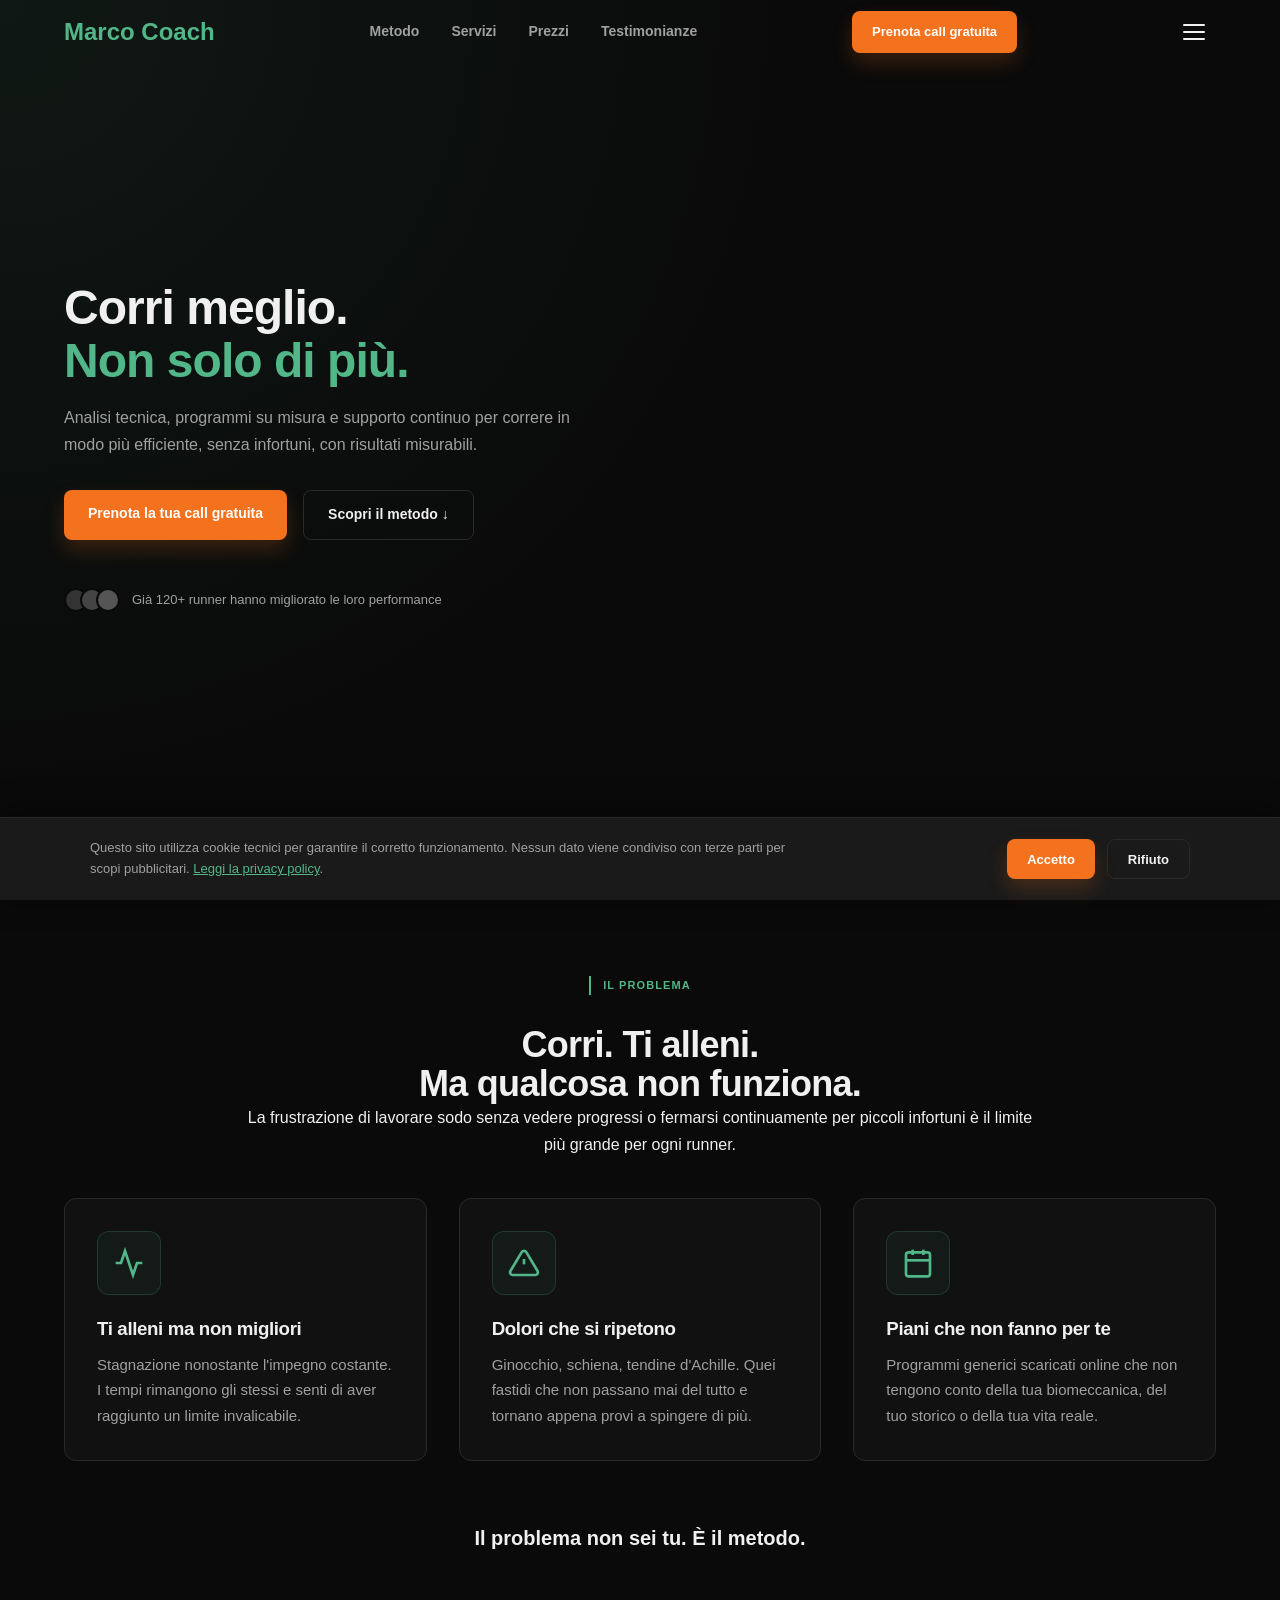
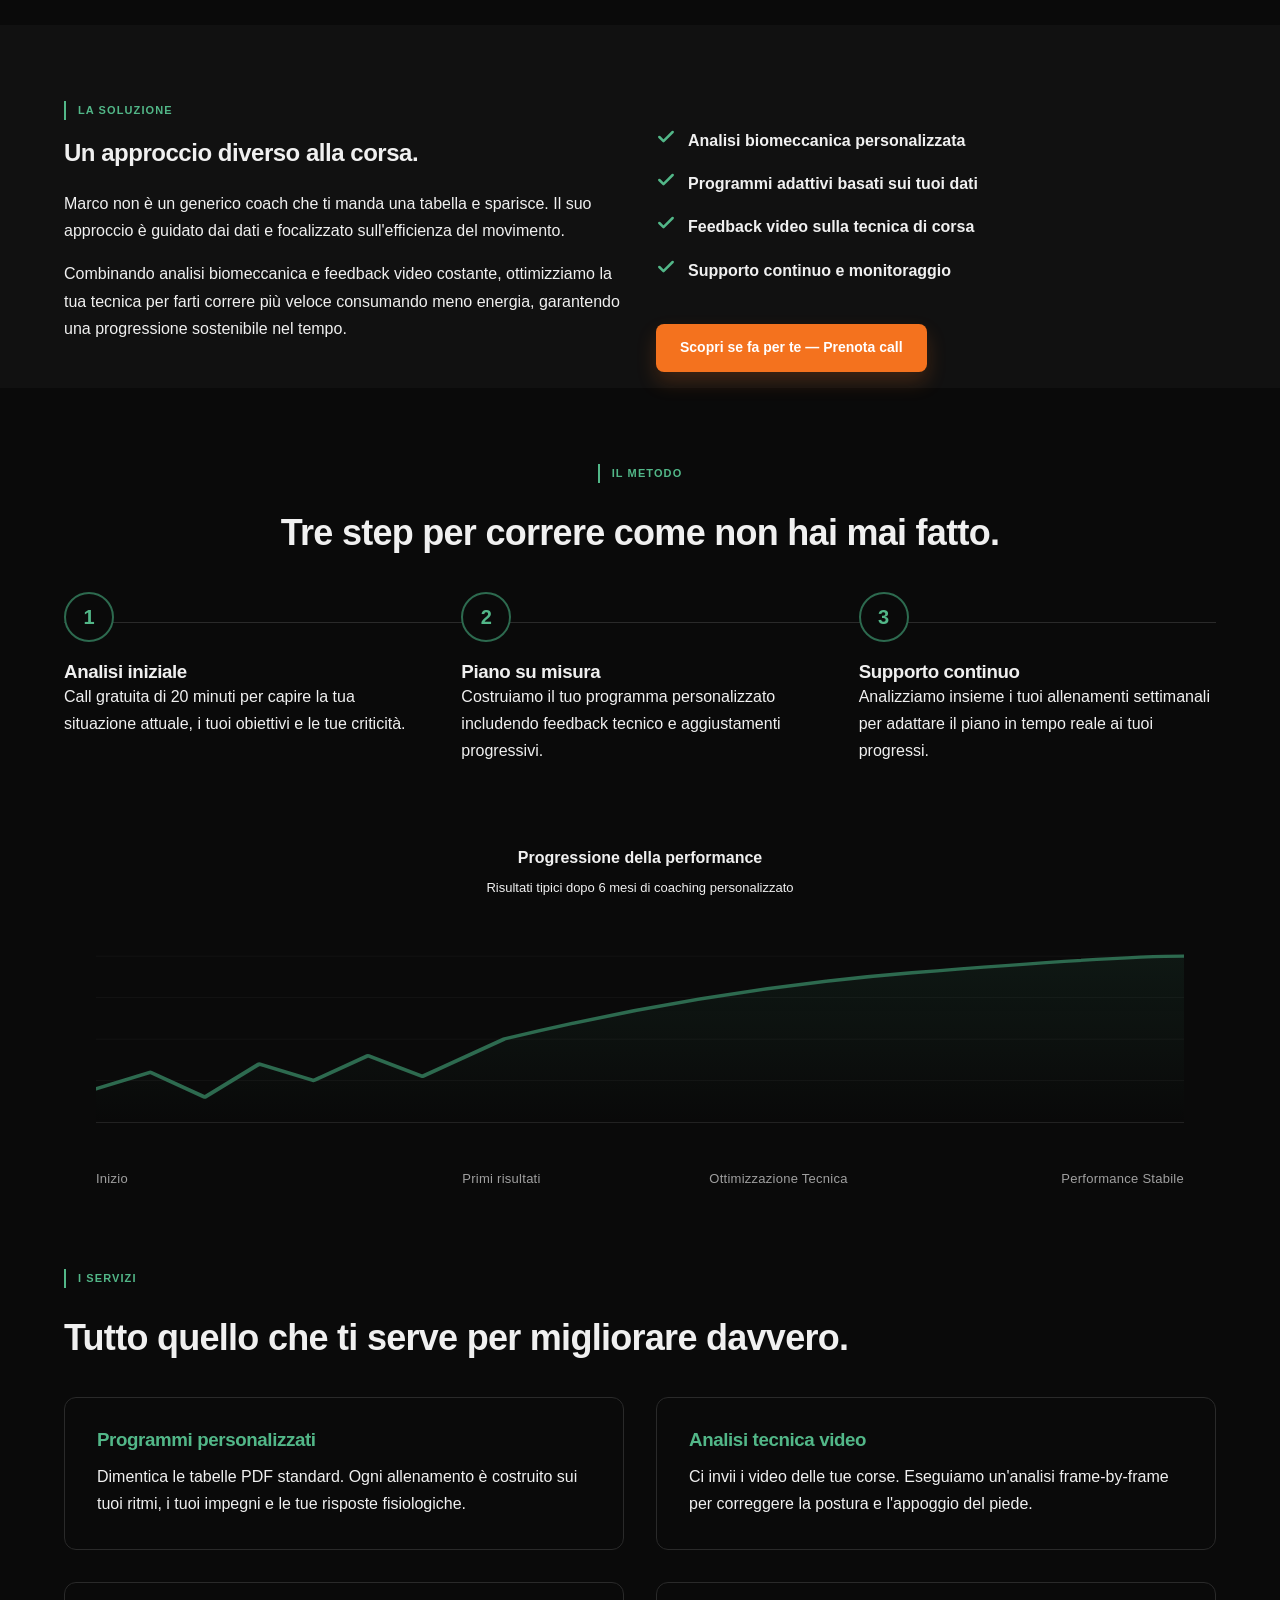
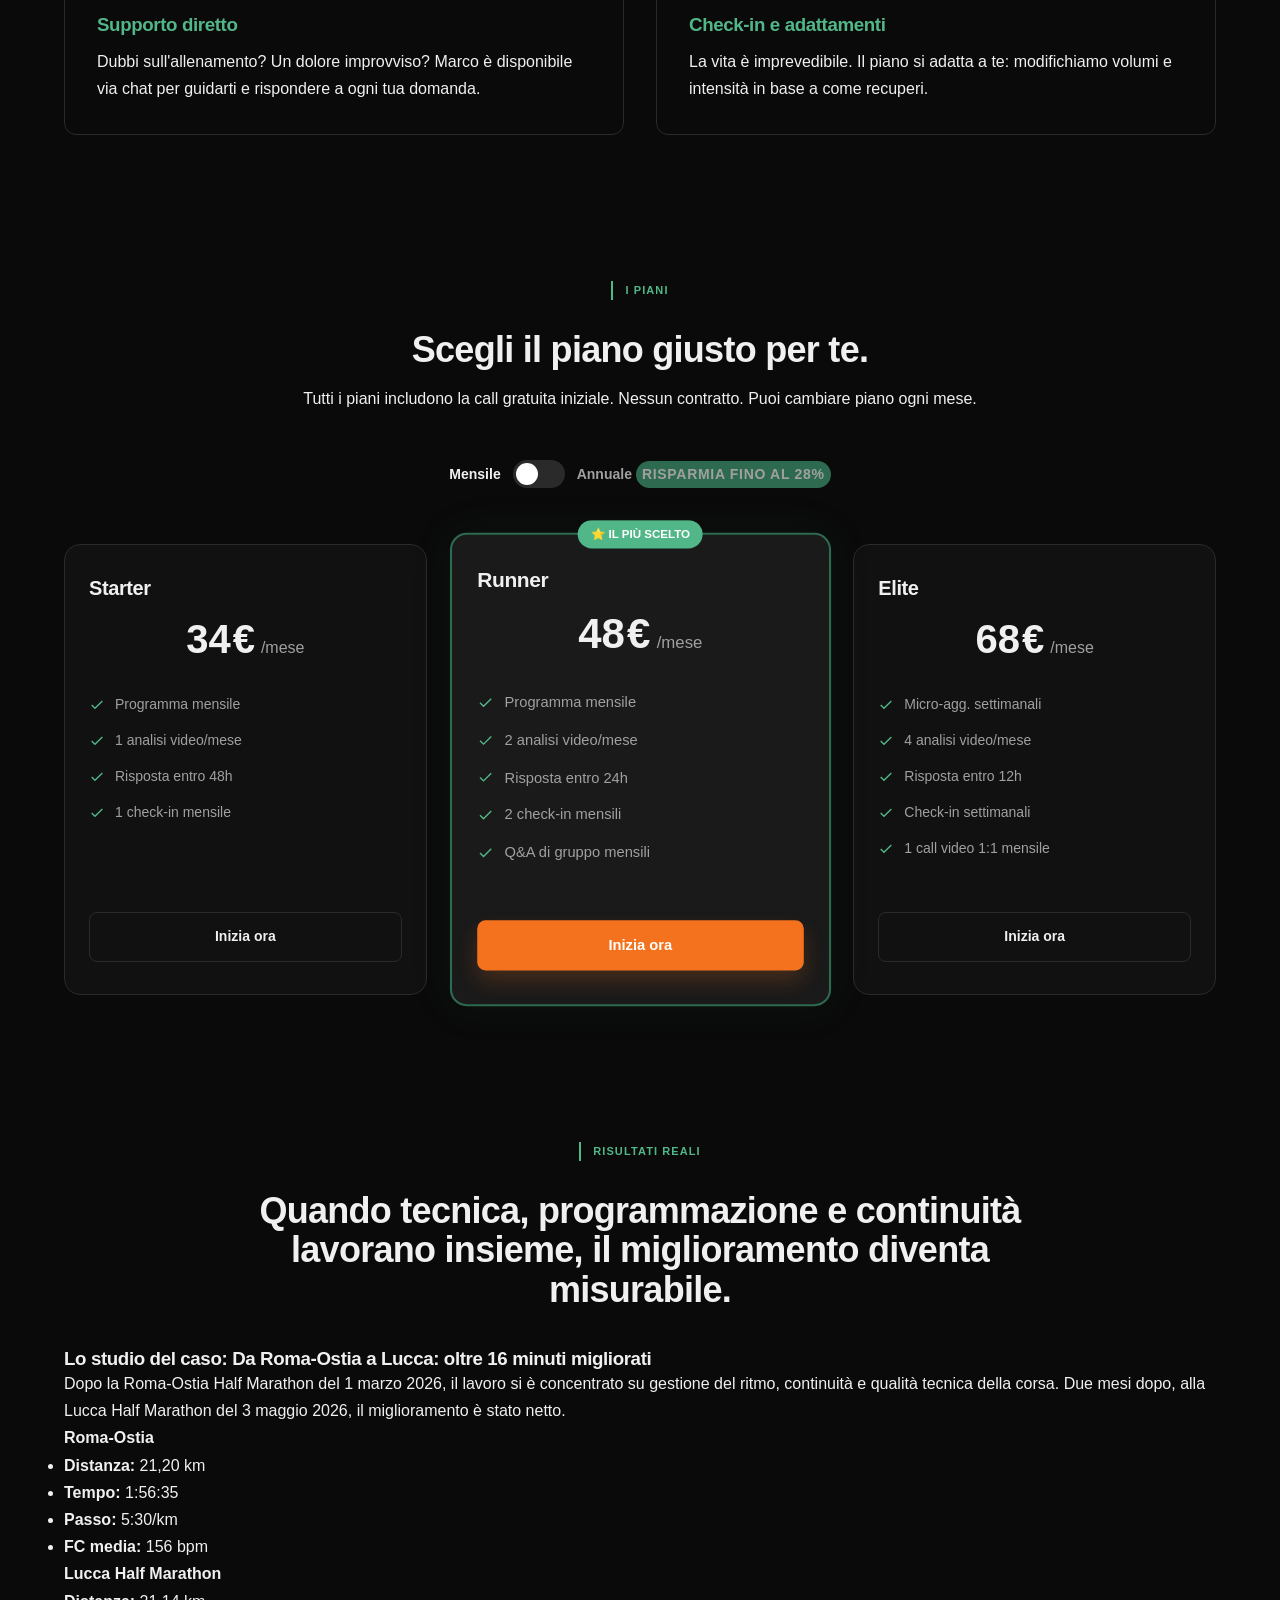
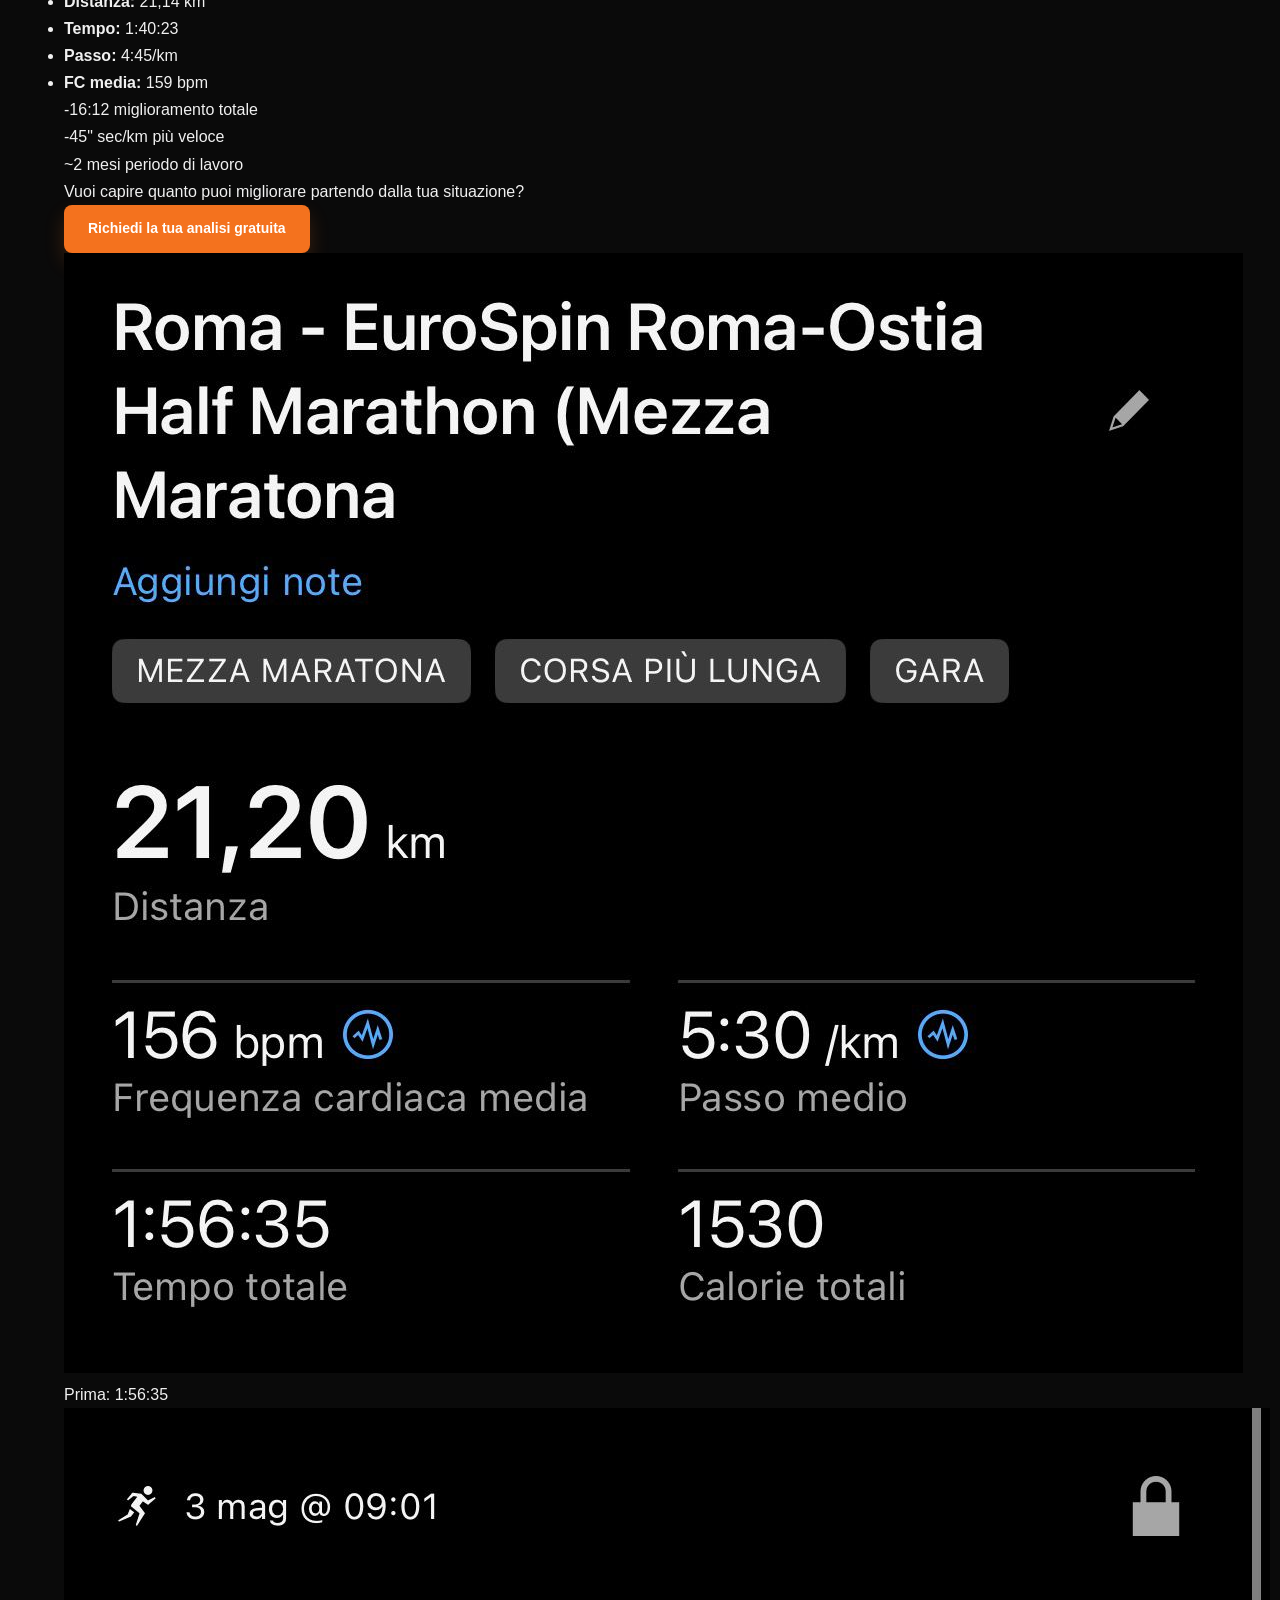
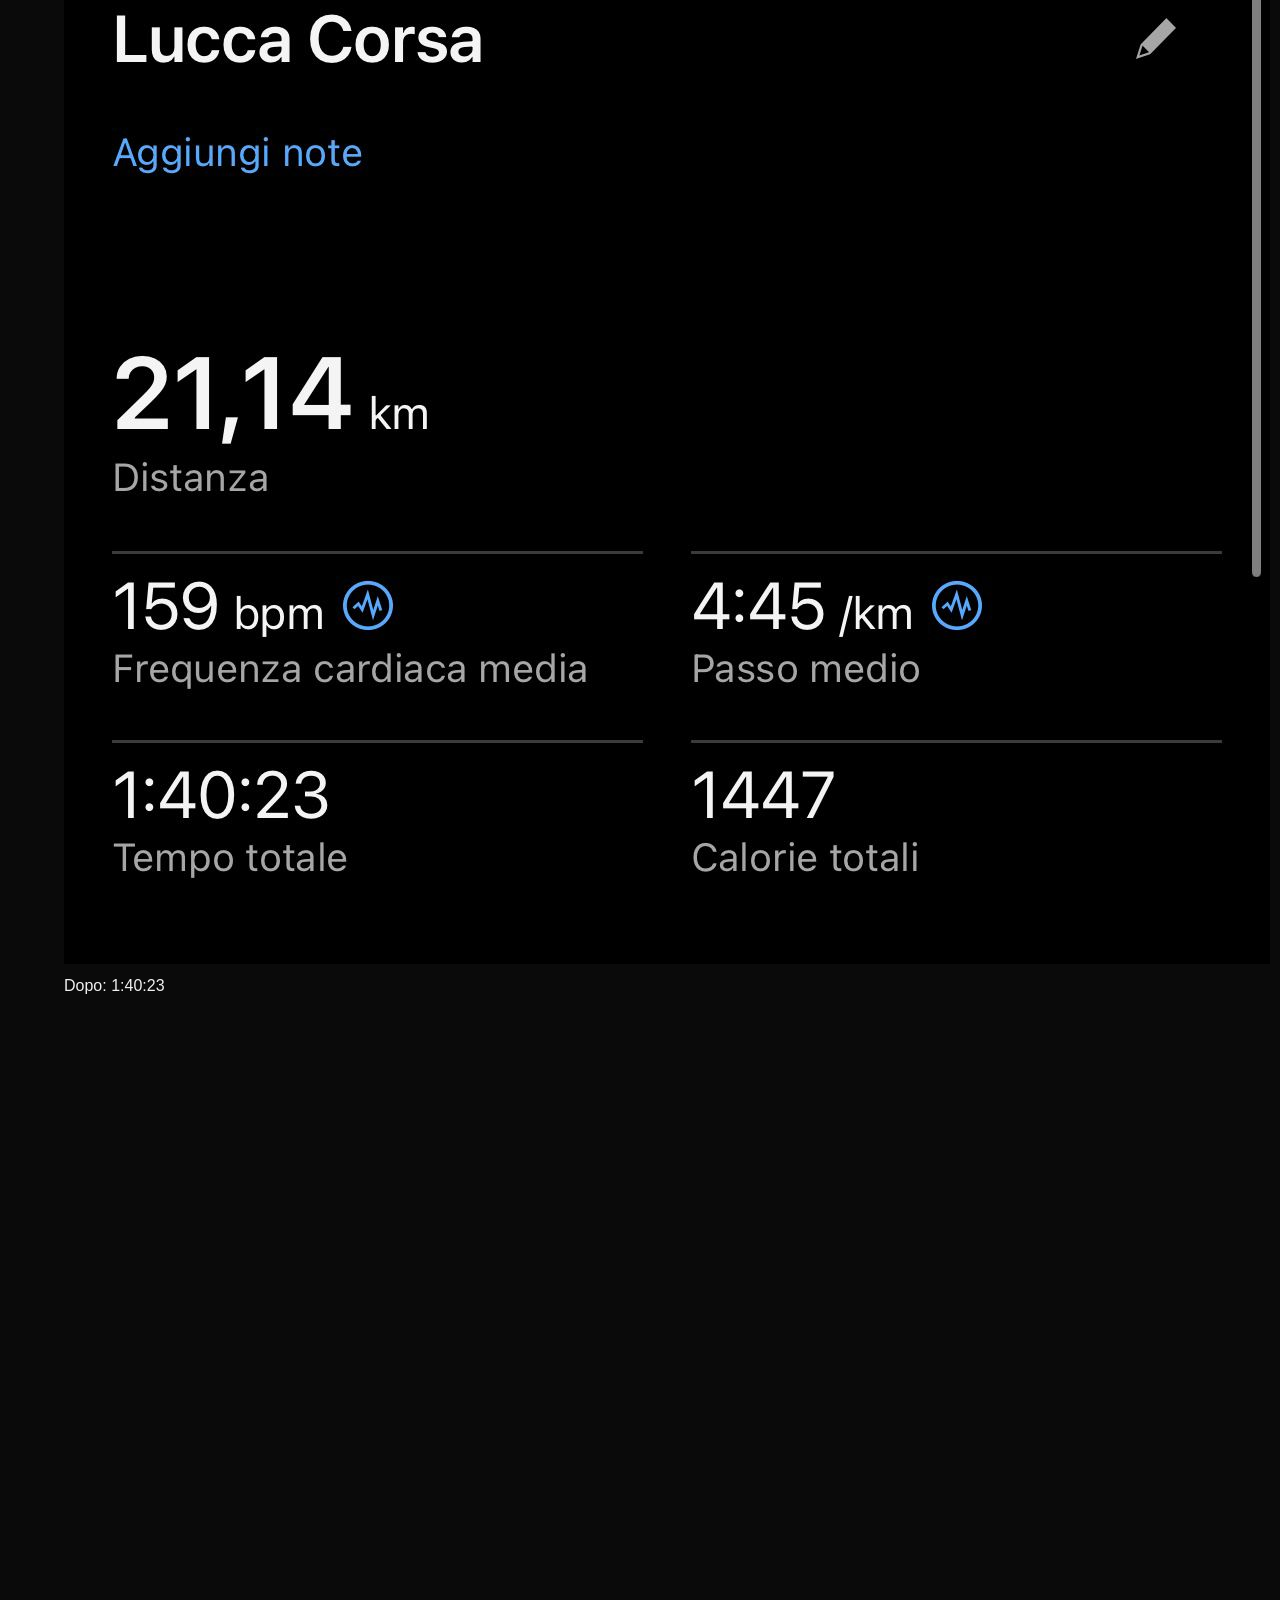
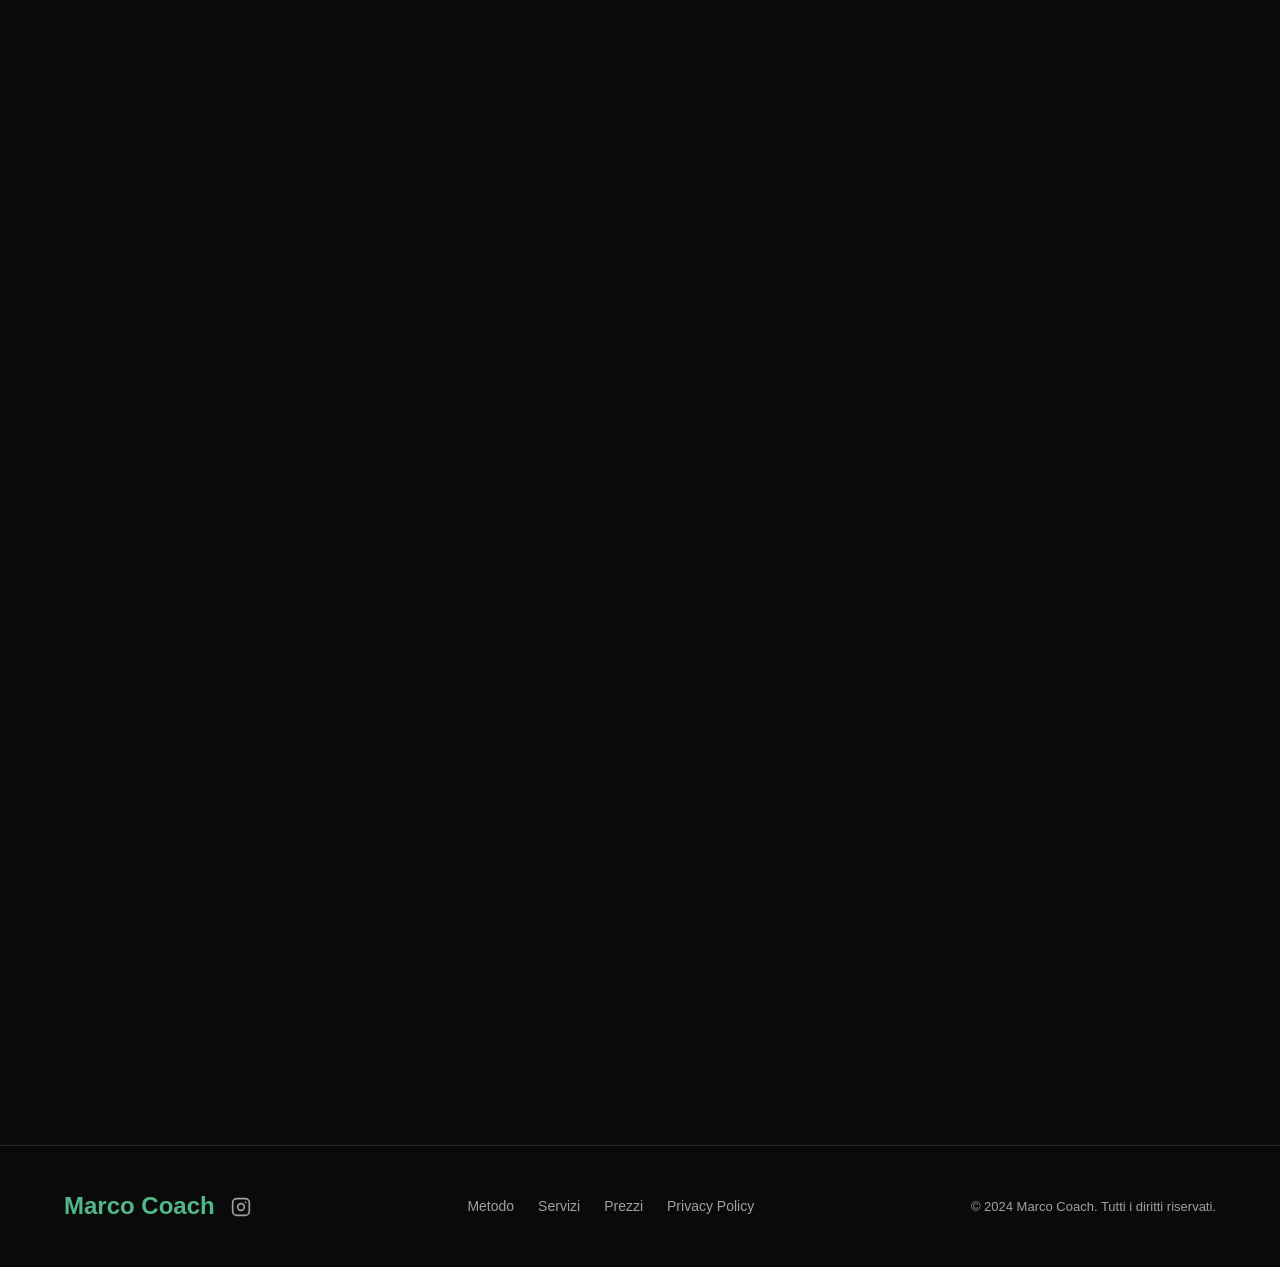
==== commit 40b13ce0: "Update index.html" ====
--- a/index.html
+++ b/index.html
@@ -297,6 +297,77 @@
             </div>
         </section>
 
+        <!-- RISULTATI REALI SECTION -->
+        <section class="real-results-section reveal">
+            <div class="container">
+                <div class="section-header">
+                    <span class="label-caps">Risultati reali</span>
+                    <h2>Quando tecnica, programmazione e continuità lavorano insieme, il miglioramento diventa misurabile.</h2>
+                </div>
+
+                <div class="results-card">
+                    <div class="results-grid">
+                        <div class="results-content">
+                            <h3>Lo studio del caso: Da Roma-Ostia a Lucca: oltre 16 minuti migliorati</h3>
+                            <p>Dopo la Roma-Ostia Half Marathon del 1 marzo 2026, il lavoro si è concentrato su gestione del ritmo, continuità e qualità tecnica della corsa. Due mesi dopo, alla Lucca Half Marathon del 3 maggio 2026, il miglioramento è stato netto.</p>
+                            
+                            <div class="race-data-grid">
+                                <div class="race-box roma-box">
+                                    <h4>Roma-Ostia</h4>
+                                    <ul>
+                                        <li><strong>Distanza:</strong> 21,20 km</li>
+                                        <li><strong>Tempo:</strong> 1:56:35</li>
+                                        <li><strong>Passo:</strong> 5:30/km</li>
+                                        <li><strong>FC media:</strong> 156 bpm</li>
+                                    </ul>
+                                </div>
+                                <div class="race-box lucca-box">
+                                    <h4>Lucca Half Marathon</h4>
+                                    <ul>
+                                        <li><strong>Distanza:</strong> 21,14 km</li>
+                                        <li><strong>Tempo:</strong> 1:40:23</li>
+                                        <li><strong>Passo:</strong> 4:45/km</li>
+                                        <li><strong>FC media:</strong> 159 bpm</li>
+                                    </ul>
+                                </div>
+                            </div>
+
+                            <div class="results-highlights">
+                                <div class="highlight-item">
+                                    <span class="hl-value">-16:12</span>
+                                    <span class="hl-label">miglioramento totale</span>
+                                </div>
+                                <div class="highlight-item">
+                                    <span class="hl-value">-45"</span>
+                                    <span class="hl-label">sec/km più veloce</span>
+                                </div>
+                                <div class="highlight-item">
+                                    <span class="hl-value">~2 mesi</span>
+                                    <span class="hl-label">periodo di lavoro</span>
+                                </div>
+                            </div>
+
+                            <div class="results-cta">
+                                <p>Vuoi capire quanto puoi migliorare partendo dalla tua situazione?</p>
+                                <a href="#contatti" class="btn btn-primary">Richiedi la tua analisi gratuita</a>
+                            </div>
+                        </div>
+                        <div class="results-images">
+                            <div class="result-image-wrapper">
+                                <img src="roma-ostia.jpg" alt="Risultato Roma-Ostia Half Marathon" loading="lazy">
+                                <span class="image-caption">Prima: 1:56:35</span>
+                            </div>
+                            <div class="result-image-wrapper">
+                                <img src="lucca-half.jpg" alt="Risultato Lucca Half Marathon" loading="lazy">
+                                <span class="image-caption">Dopo: 1:40:23</span>
+                            </div>
+                        </div>
+                    </div>
+                </div>
+            </div>
+        </section>
+
+
         <!-- 9. TESTIMONIANZE -->
         <section id="testimonianze" class="reveal">
             <div class="container">
@@ -339,9 +410,7 @@
                 </div>
                 <div class="contact-box">
                     <div class="contact-form">
-                        <form id="contact-form" name="contact" method="POST" data-netlify="true" netlify-honeypot="bot-field">
-                            <input type="hidden" name="form-name" value="contact">
-                            <p style="display:none"><label>Don't fill this out if you're human: <input name="bot-field"></label></p>
+                        <form id="contact-form" action="https://formspree.io/f/mjglvqob" method="POST">
                             
                             <label for="name" style="display:block; margin-bottom:8px; font-size:14px; font-weight:600;">Nome e Cognome</label>
                             <input type="text" id="name" name="name" placeholder="Esempio: Marco Rossi" required>
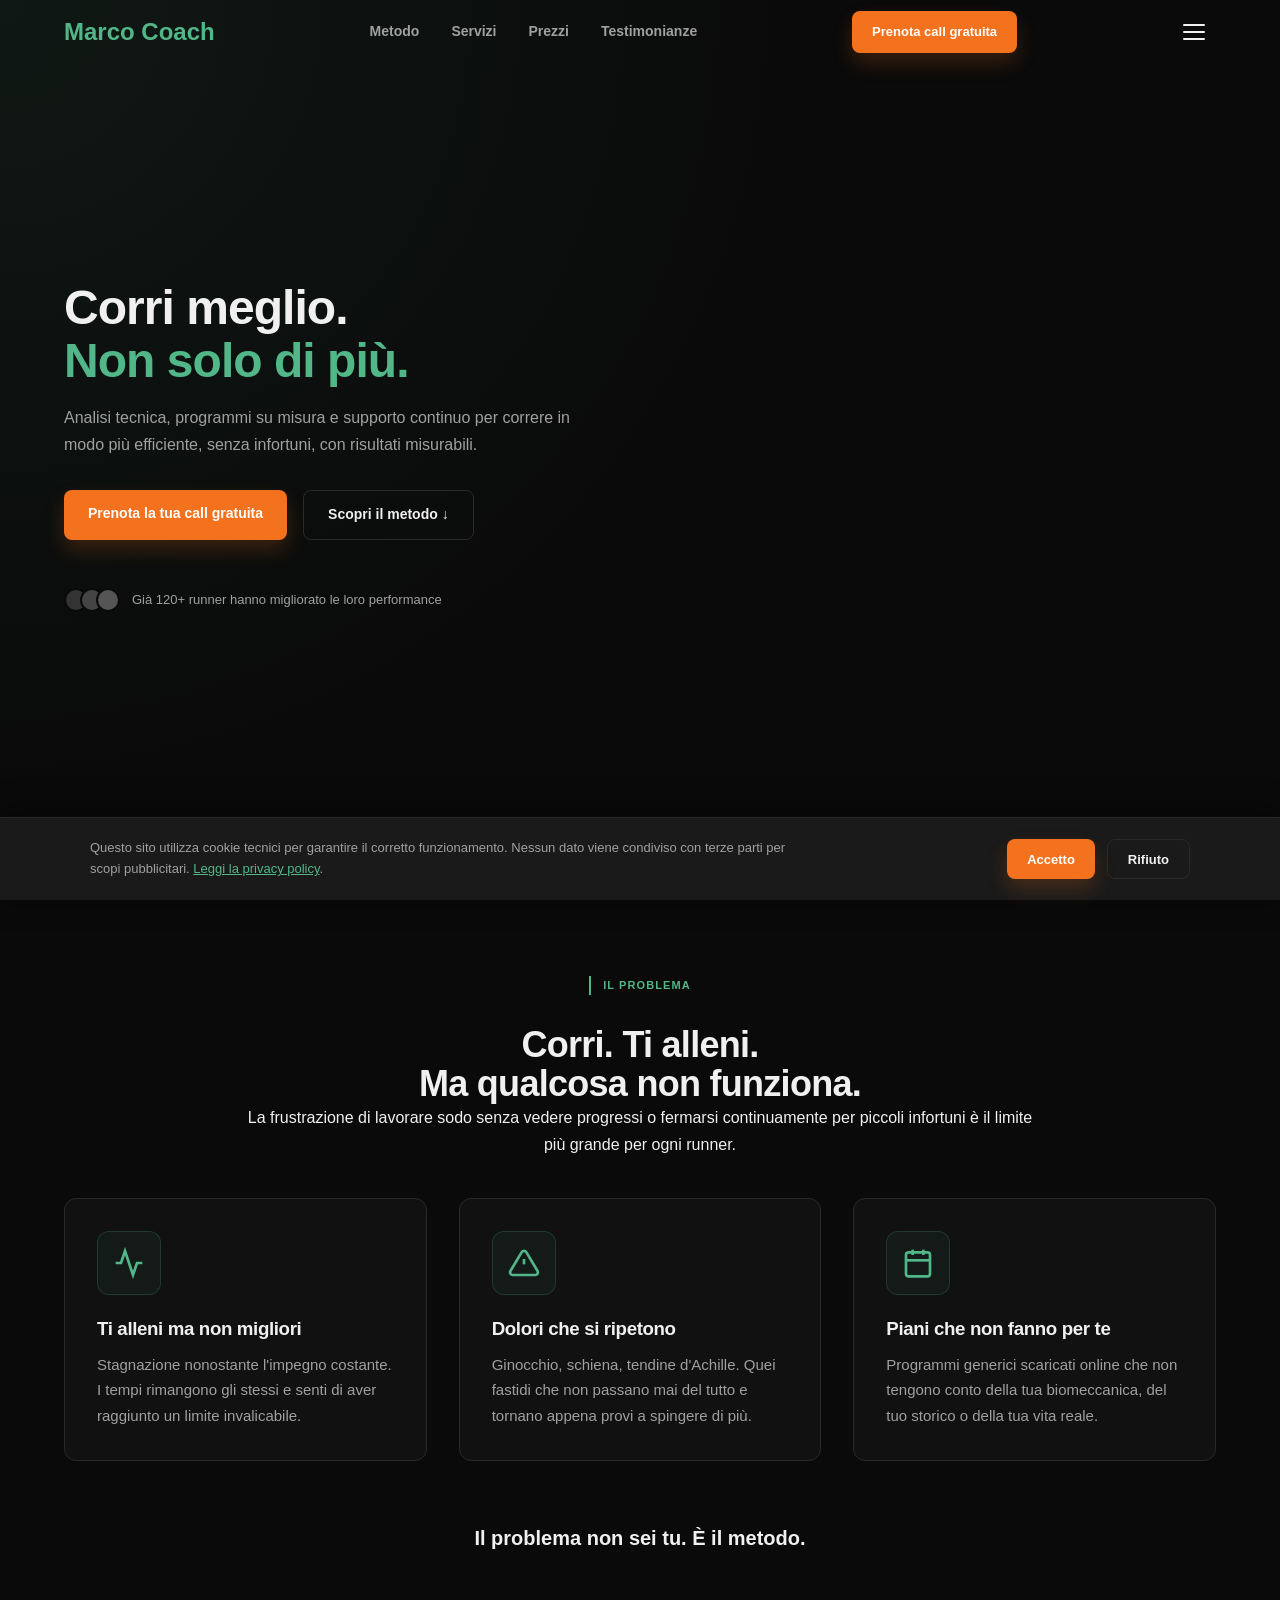
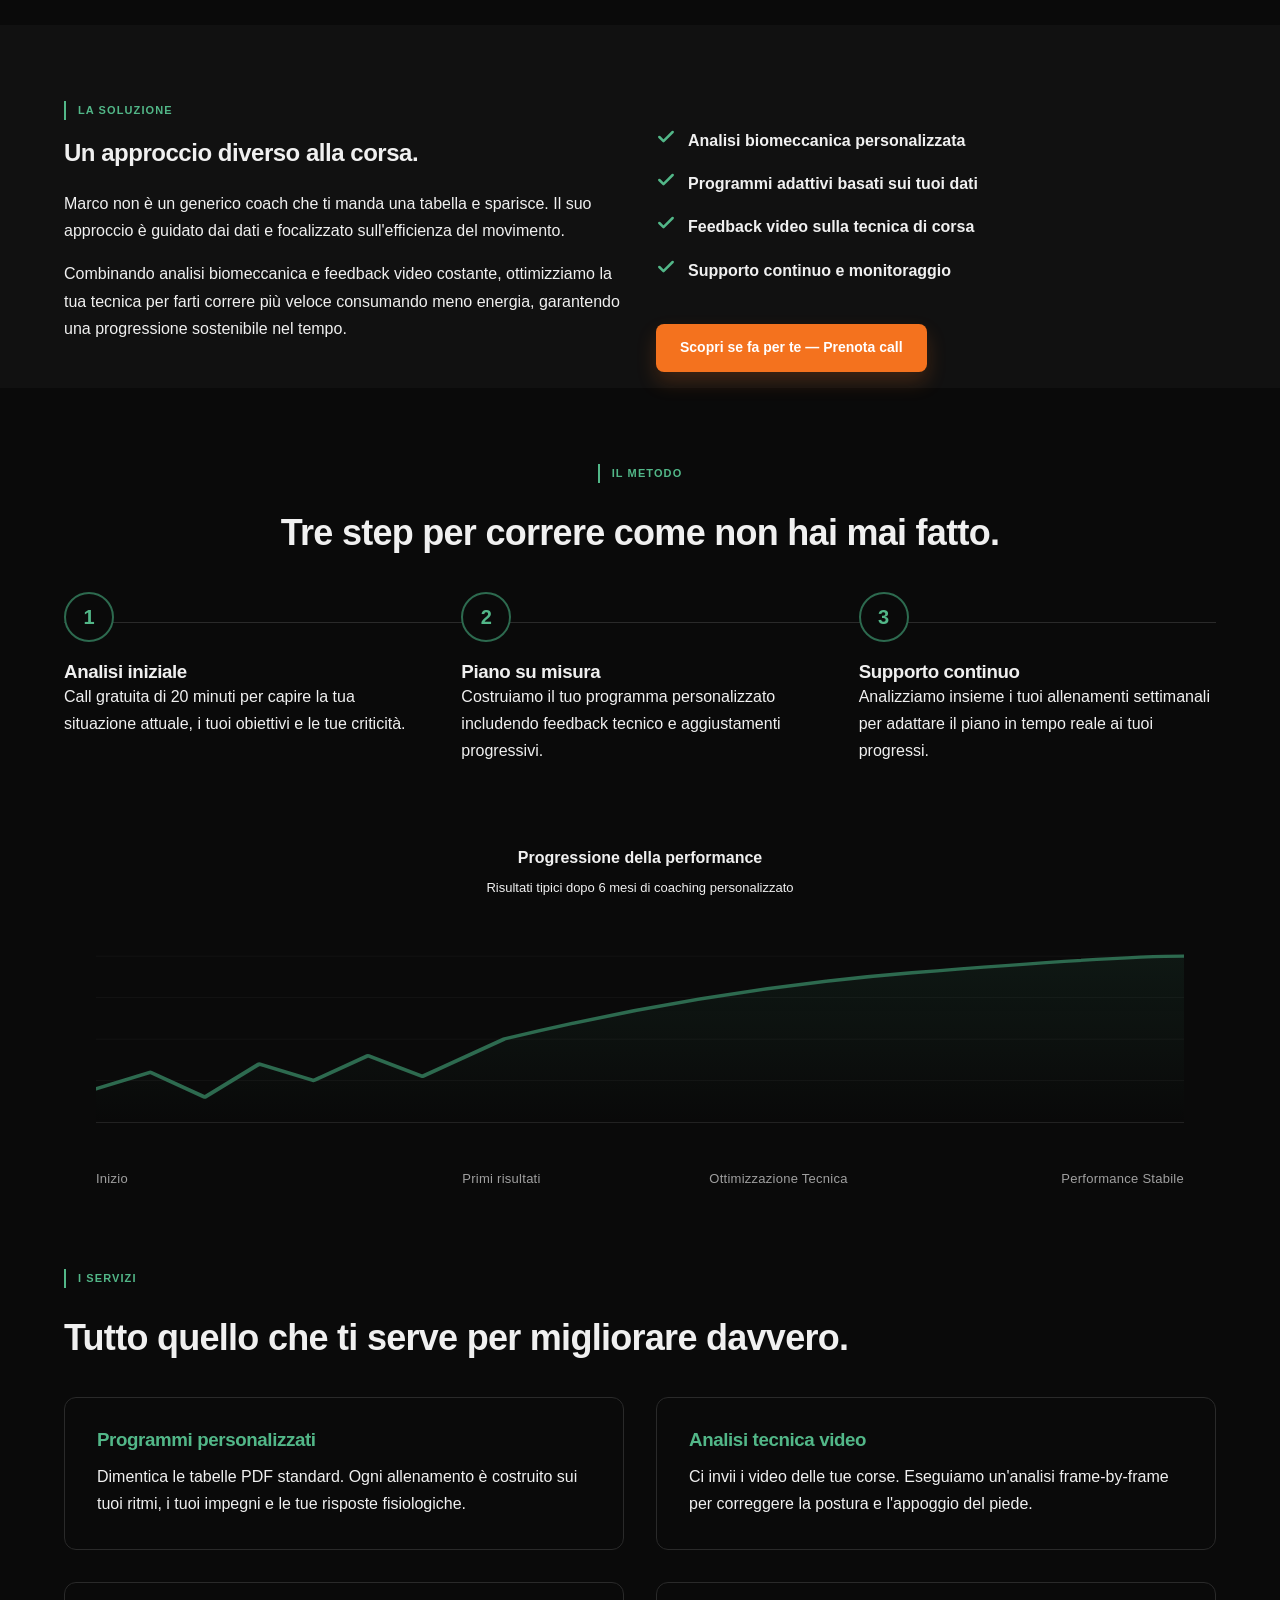
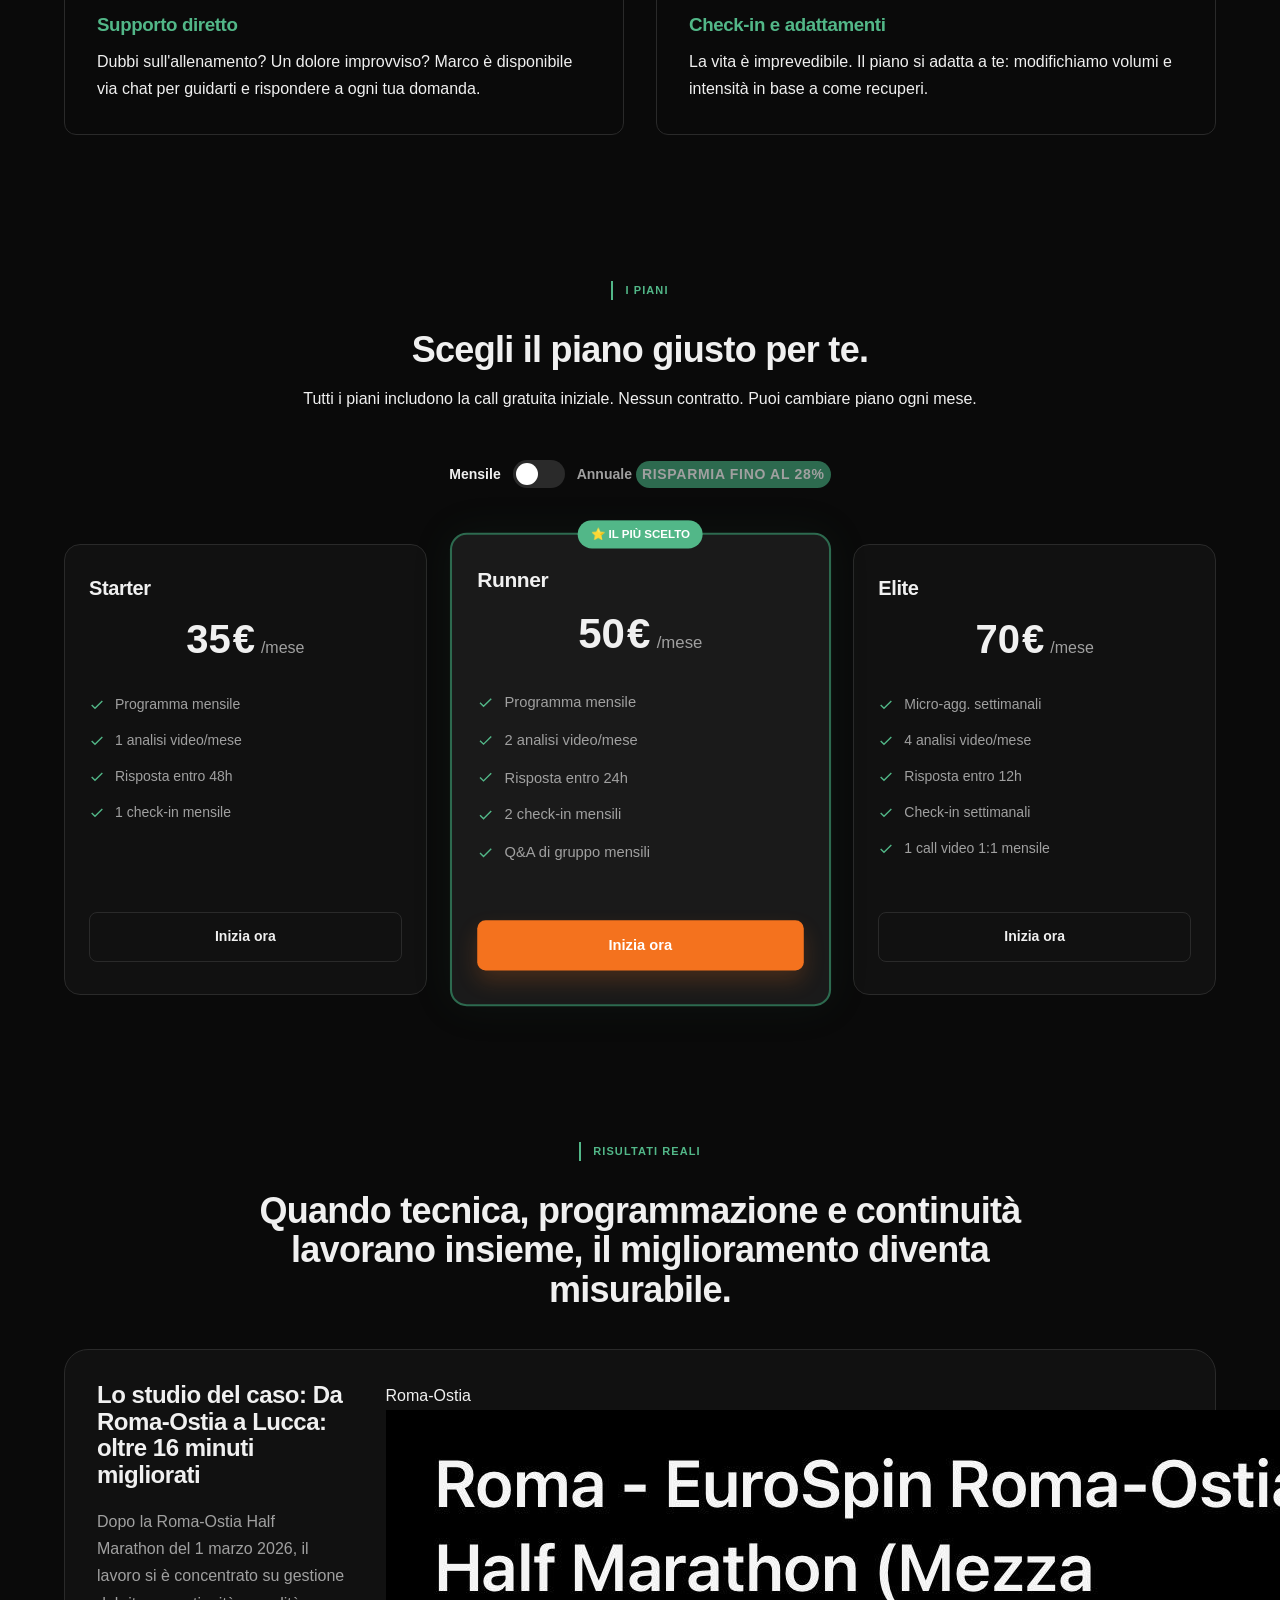
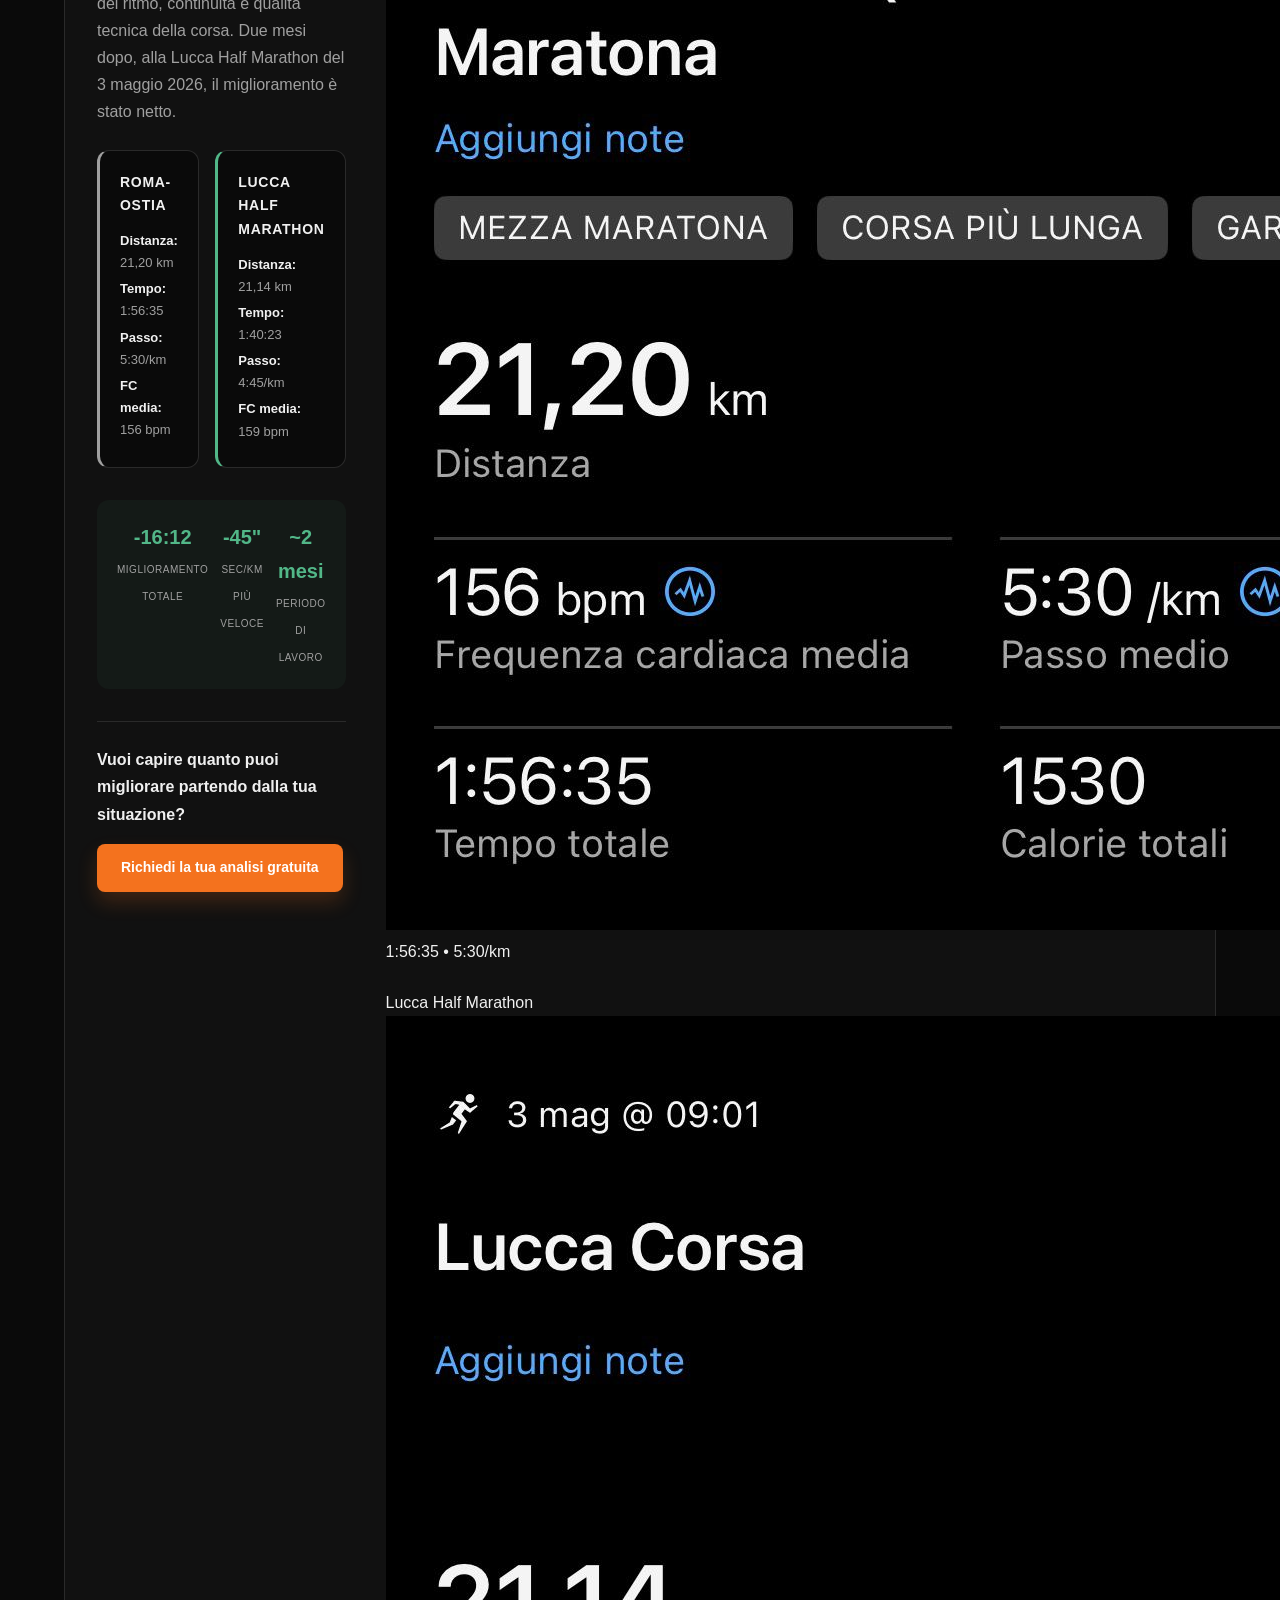
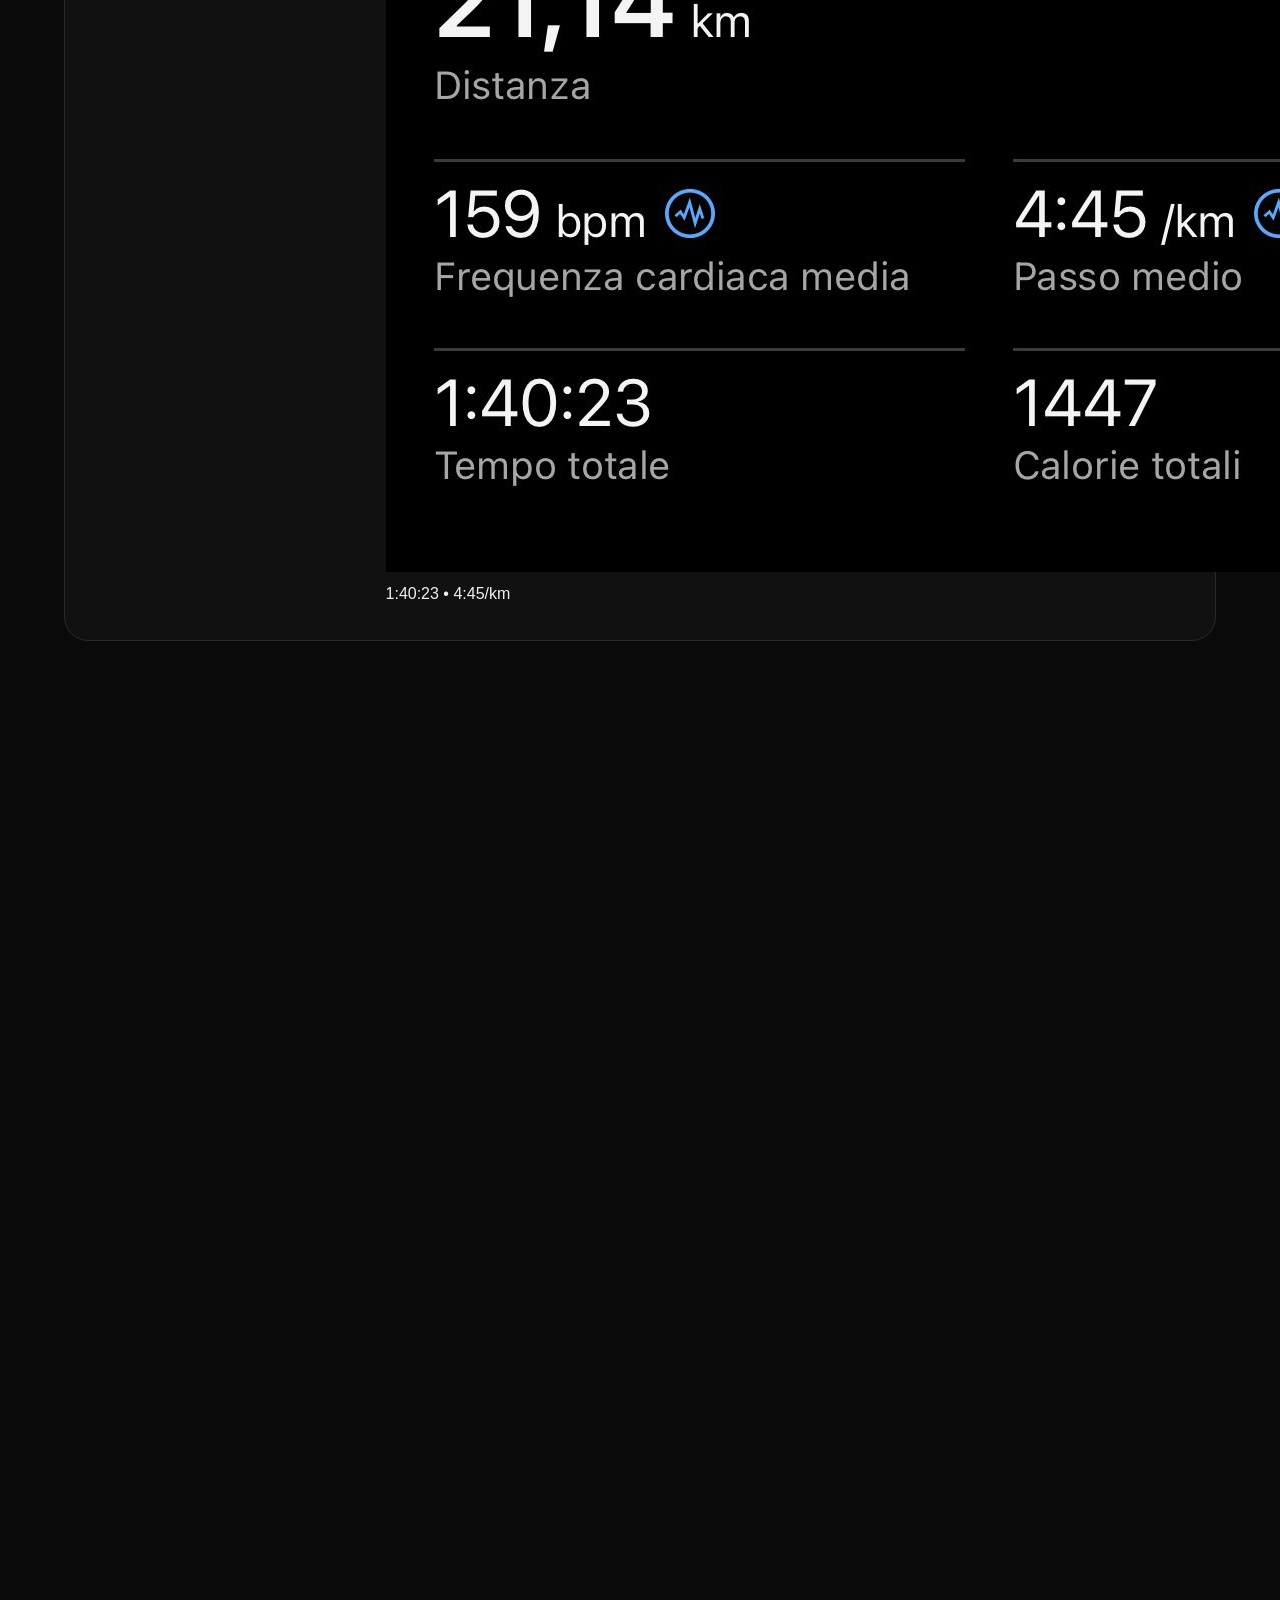
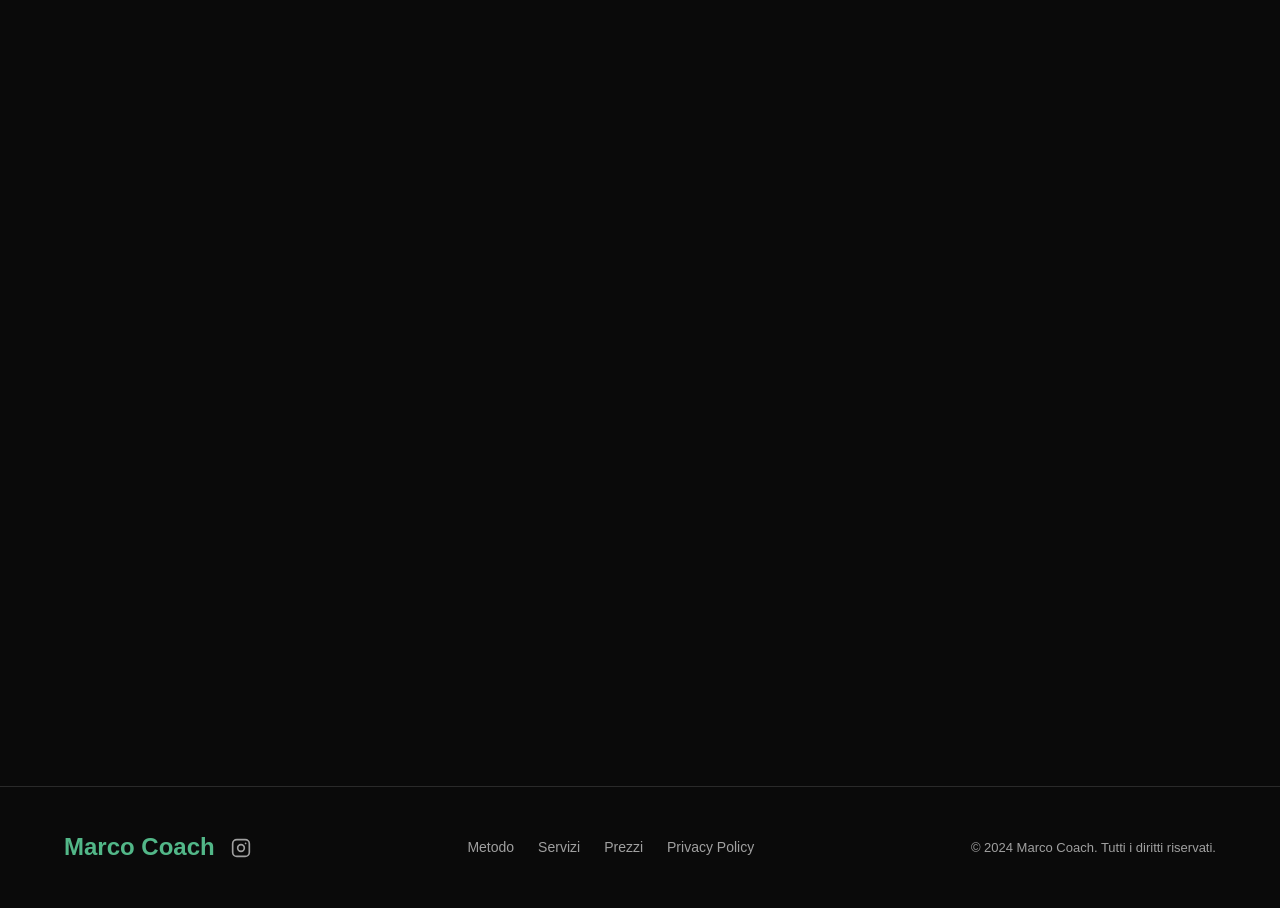
==== commit 4695dc50: "Update index.html" ====
--- a/index.html
+++ b/index.html
@@ -353,13 +353,15 @@
                             </div>
                         </div>
                         <div class="results-images">
-                            <div class="result-image-wrapper">
+                            <div class="result-image-card">
+                                <span class="image-label">Roma-Ostia</span>
                                 <img src="roma-ostia.jpg" alt="Risultato Roma-Ostia Half Marathon" loading="lazy">
-                                <span class="image-caption">Prima: 1:56:35</span>
-                            </div>
-                            <div class="result-image-wrapper">
+                                <span class="image-stats">1:56:35 • 5:30/km</span>
+                            </div>
+                            <div class="result-image-card">
+                                <span class="image-label">Lucca Half Marathon</span>
                                 <img src="lucca-half.jpg" alt="Risultato Lucca Half Marathon" loading="lazy">
-                                <span class="image-caption">Dopo: 1:40:23</span>
+                                <span class="image-stats">1:40:23 • 4:45/km</span>
                             </div>
                         </div>
                     </div>
--- a/style.css
+++ b/style.css
@@ -995,6 +995,171 @@
     }
 }
 
+.real-results-section {
+    background: var(--bg-dark);
+}
+
+.results-card {
+    background: var(--surface-primary);
+    border: 1px solid var(--border-subtle);
+    border-radius: 24px;
+    padding: 32px;
+}
+
+.results-grid {
+    display: grid;
+    grid-template-columns: 1fr;
+    gap: 40px;
+}
+
+@media (min-width: 1024px) {
+    .results-grid {
+        grid-template-columns: 1.2fr 0.8fr;
+        align-items: start;
+    }
+}
+
+.results-content h3 {
+    font-size: 24px;
+    margin-bottom: 20px;
+    color: var(--text-primary);
+}
+
+.results-content p {
+    color: var(--text-secondary);
+    margin-bottom: 24px;
+}
+
+.race-data-grid {
+    display: grid;
+    grid-template-columns: 1fr;
+    gap: 16px;
+    margin-bottom: 32px;
+}
+
+@media (min-width: 480px) {
+    .race-data-grid {
+        grid-template-columns: 1fr 1fr;
+    }
+}
+
+.race-box {
+    padding: 20px;
+    border-radius: 12px;
+    background: var(--bg-dark);
+    border: 1px solid var(--border-subtle);
+}
+
+.roma-box { border-left: 3px solid var(--text-secondary); }
+.lucca-box { border-left: 3px solid var(--accent-green-light); }
+
+.race-box h4 {
+    font-size: 14px;
+    text-transform: uppercase;
+    letter-spacing: 0.05em;
+    margin-bottom: 12px;
+    color: var(--text-primary);
+}
+
+.race-box ul {
+    list-style: none;
+}
+
+.race-box li {
+    font-size: 13px;
+    color: var(--text-secondary);
+    margin-bottom: 4px;
+}
+
+.race-box li strong {
+    color: var(--text-primary);
+    font-weight: 600;
+}
+
+.results-highlights {
+    display: grid;
+    grid-template-columns: repeat(3, 1fr);
+    gap: 12px;
+    margin-bottom: 32px;
+    padding: 20px;
+    background: rgba(82, 183, 136, 0.05);
+    border-radius: 12px;
+    text-align: center;
+}
+
+.hl-value {
+    display: block;
+    font-size: 20px;
+    font-weight: 800;
+    color: var(--accent-green-light);
+}
+
+.hl-label {
+    font-size: 10px;
+    text-transform: uppercase;
+    letter-spacing: 0.05em;
+    color: var(--text-secondary);
+}
+
+.results-cta {
+    padding-top: 24px;
+    border-top: 1px solid var(--border-subtle);
+}
+
+.results-cta p {
+    font-weight: 600;
+    margin-bottom: 16px;
+    color: var(--text-primary);
+}
+
+.results-images {
+    display: grid;
+    grid-template-columns: 1fr;
+    gap: 20px;
+}
+
+@media (min-width: 768px) and (max-width: 1023px) {
+    .results-images {
+        grid-template-columns: 1fr 1fr;
+    }
+}
+
+@media (min-width: 1024px) {
+    .results-images {
+        display: flex;
+        flex-direction: column;
+        gap: 24px;
+    }
+}
+
+.result-image-wrapper {
+    position: relative;
+    border-radius: 12px;
+    overflow: hidden;
+    border: 1px solid var(--border-subtle);
+    box-shadow: 0 10px 30px rgba(0,0,0,0.3);
+}
+
+.result-image-wrapper img {
+    width: 100%;
+    height: auto;
+    display: block;
+    aspect-ratio: 4/5;
+    object-fit: cover;
+}
+
+.image-caption {
+    position: absolute;
+    bottom: 0;
+    left: 0;
+    width: 100%;
+    background: linear-gradient(transparent, rgba(0,0,0,0.9));
+    padding: 12px;
+    font-size: 12px;
+    font-weight: 700;
+    color: white;
+}
+
 #metodo { padding-bottom: 16px; }
 #servizi { padding-top: 32px; }
 
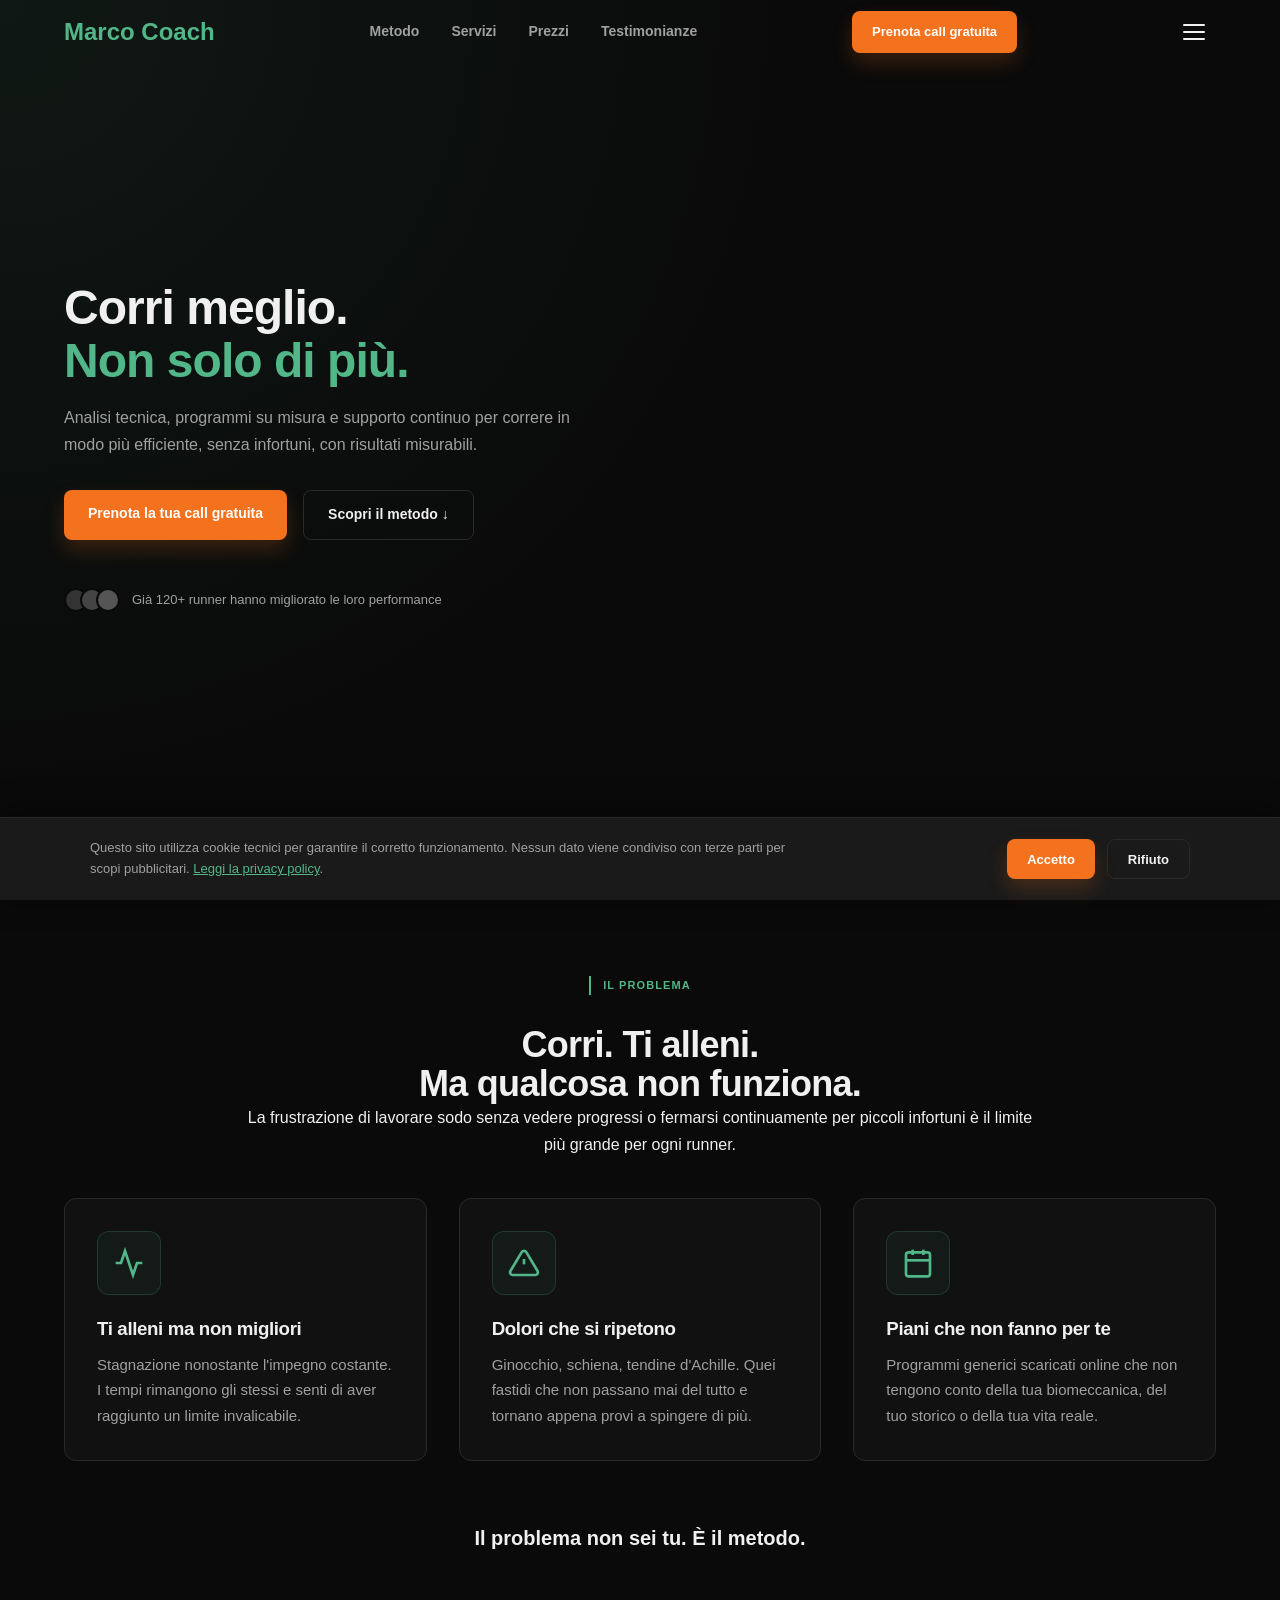
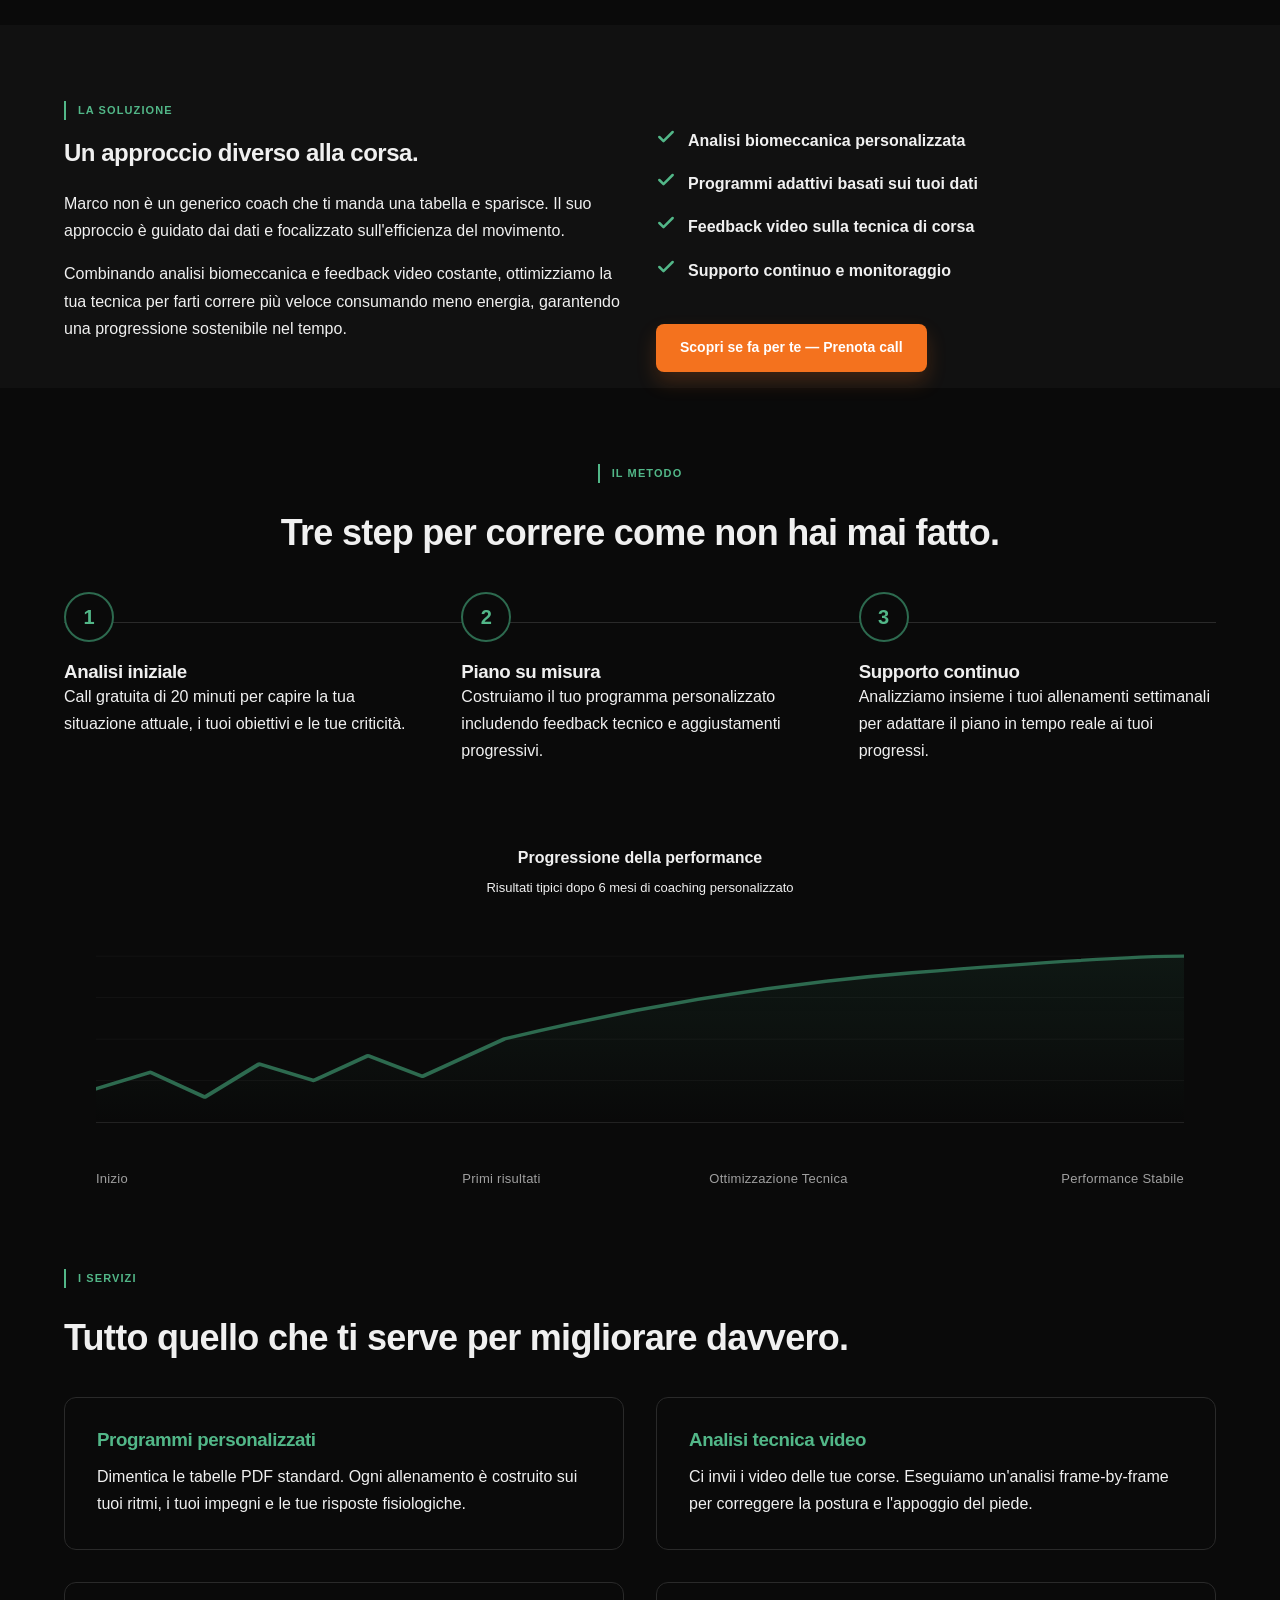
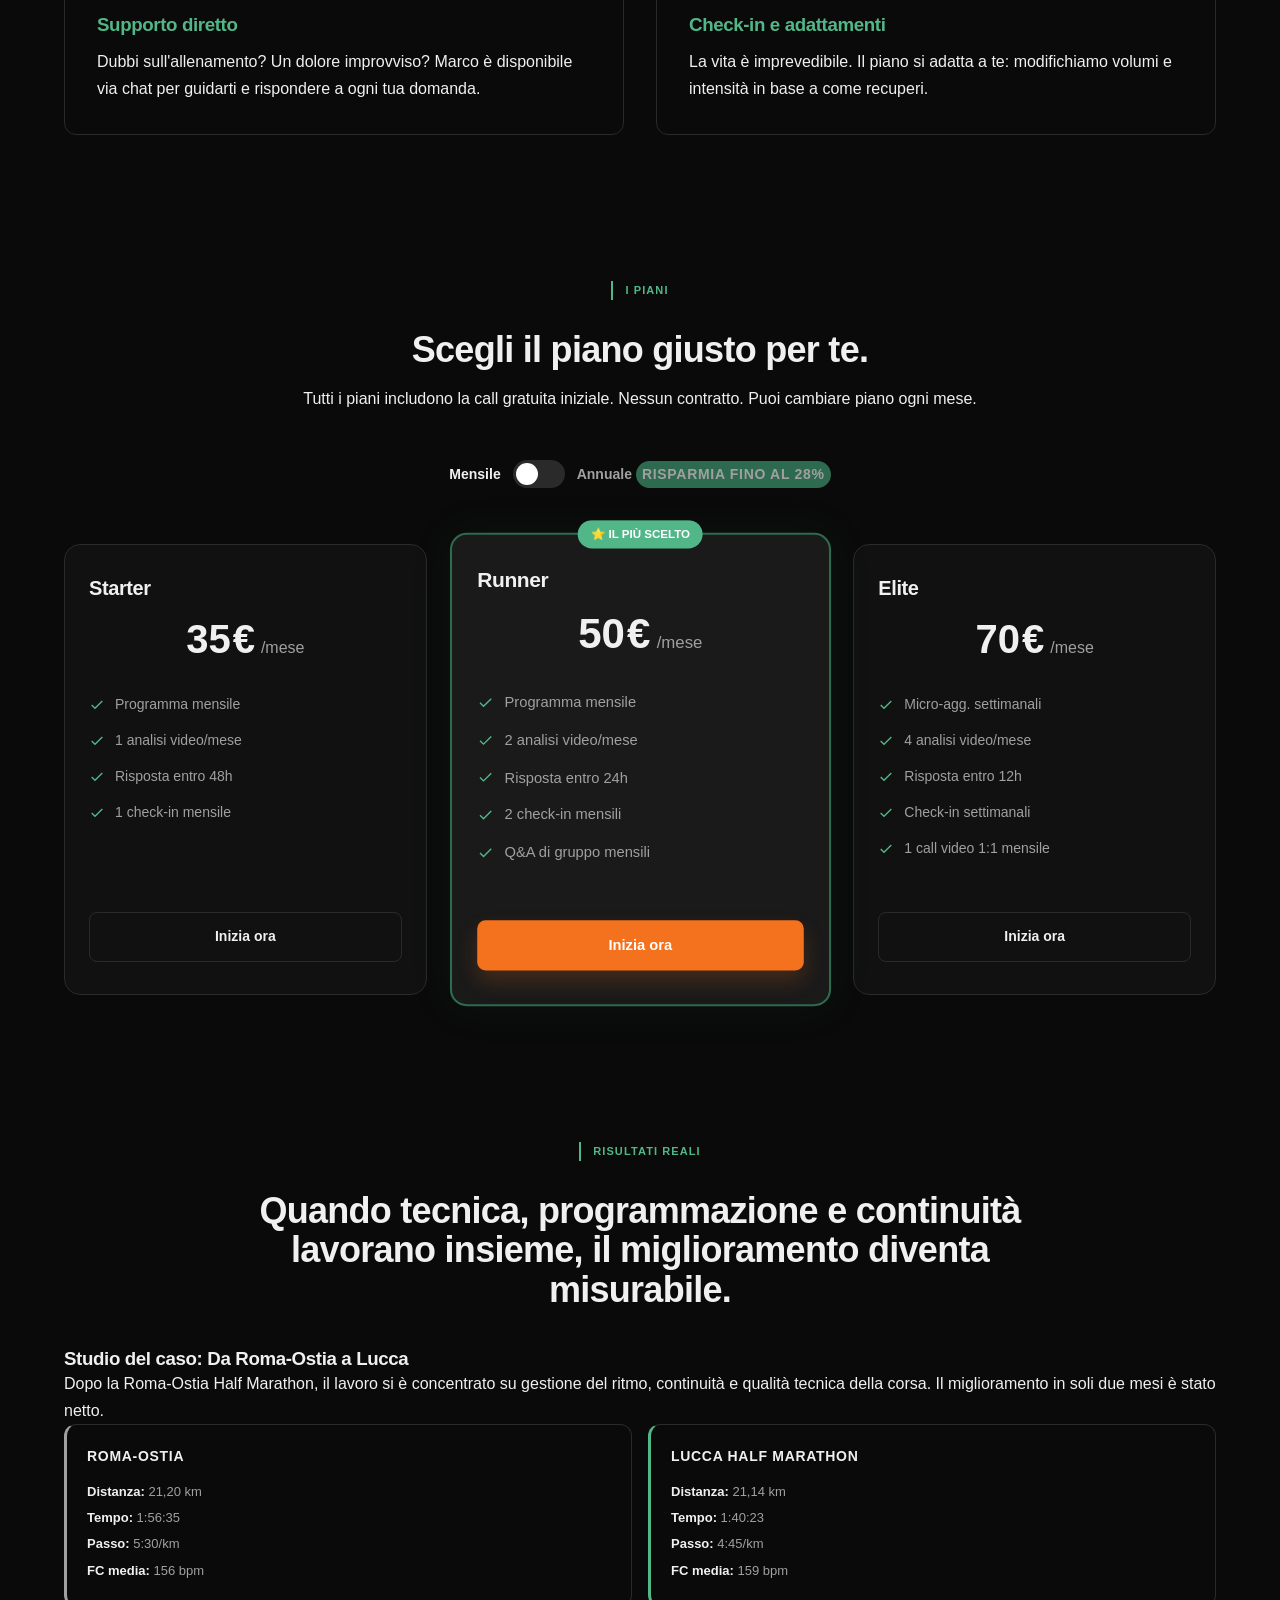
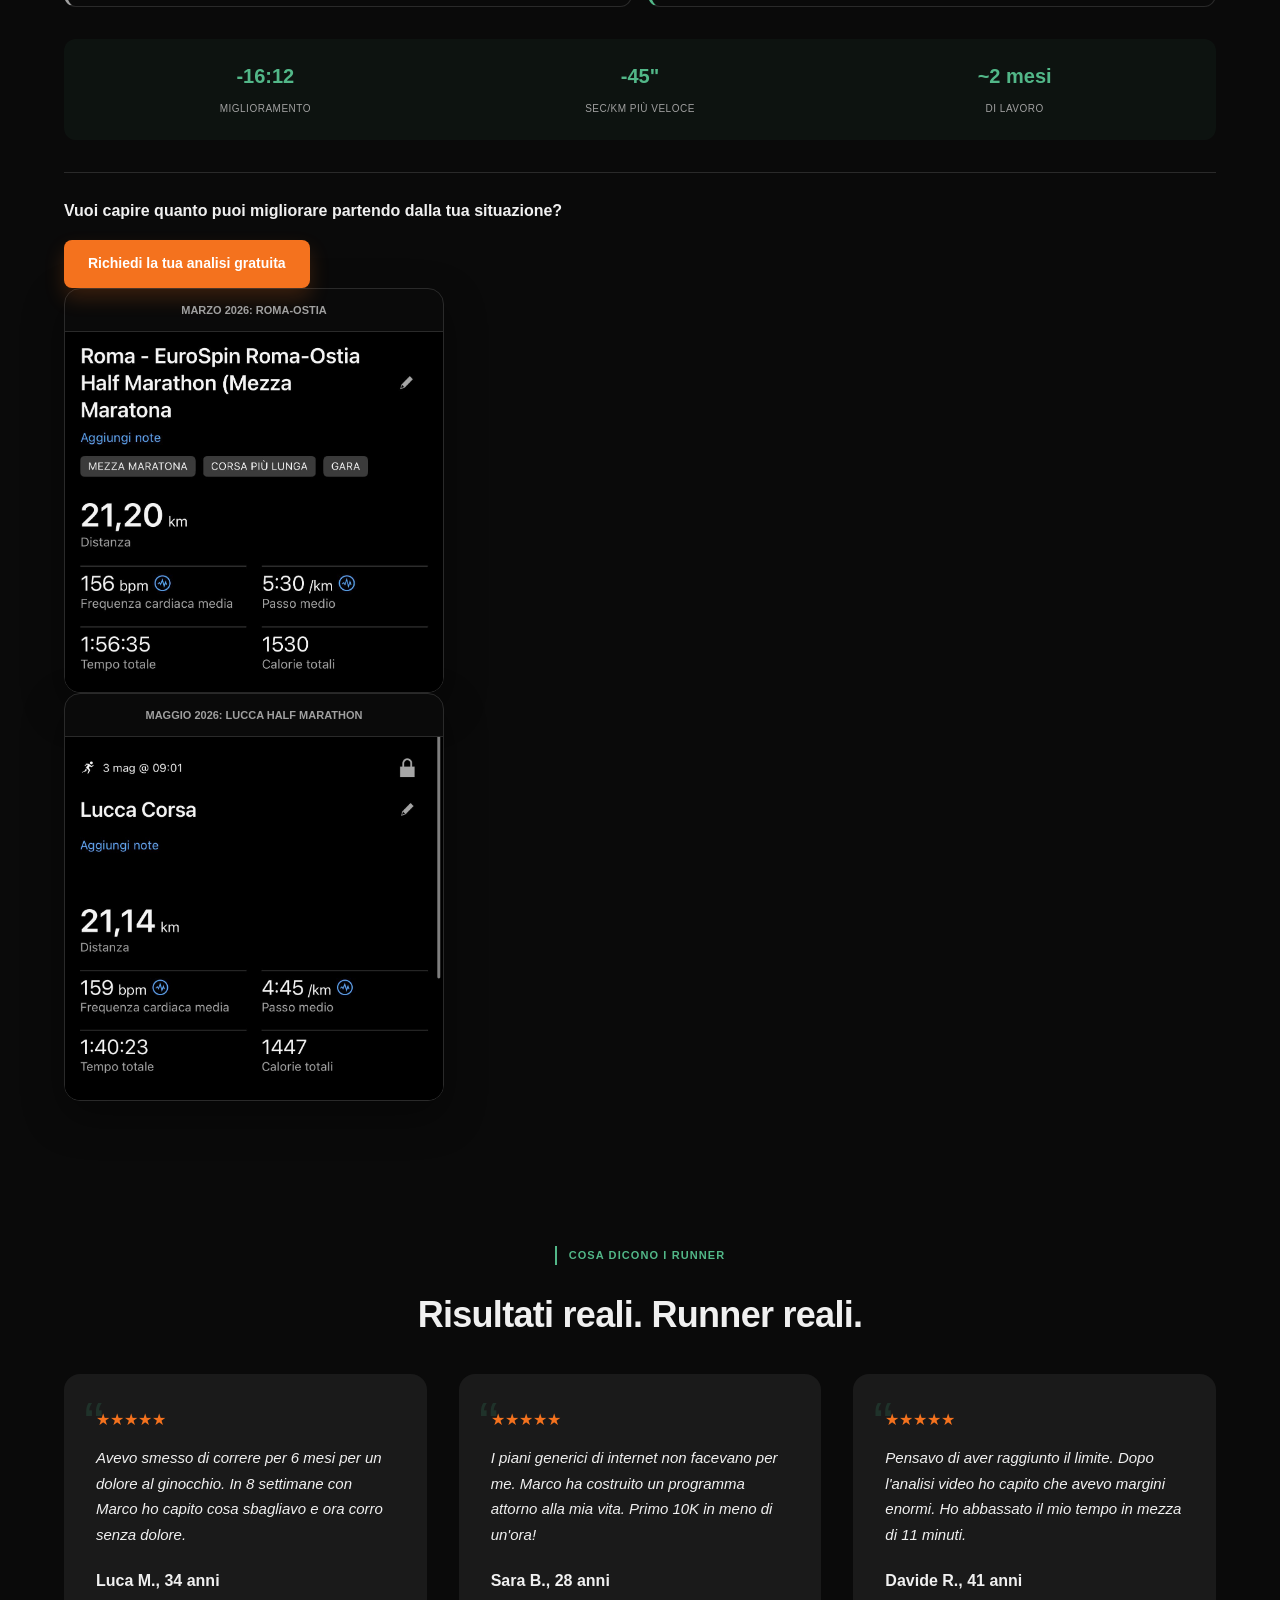
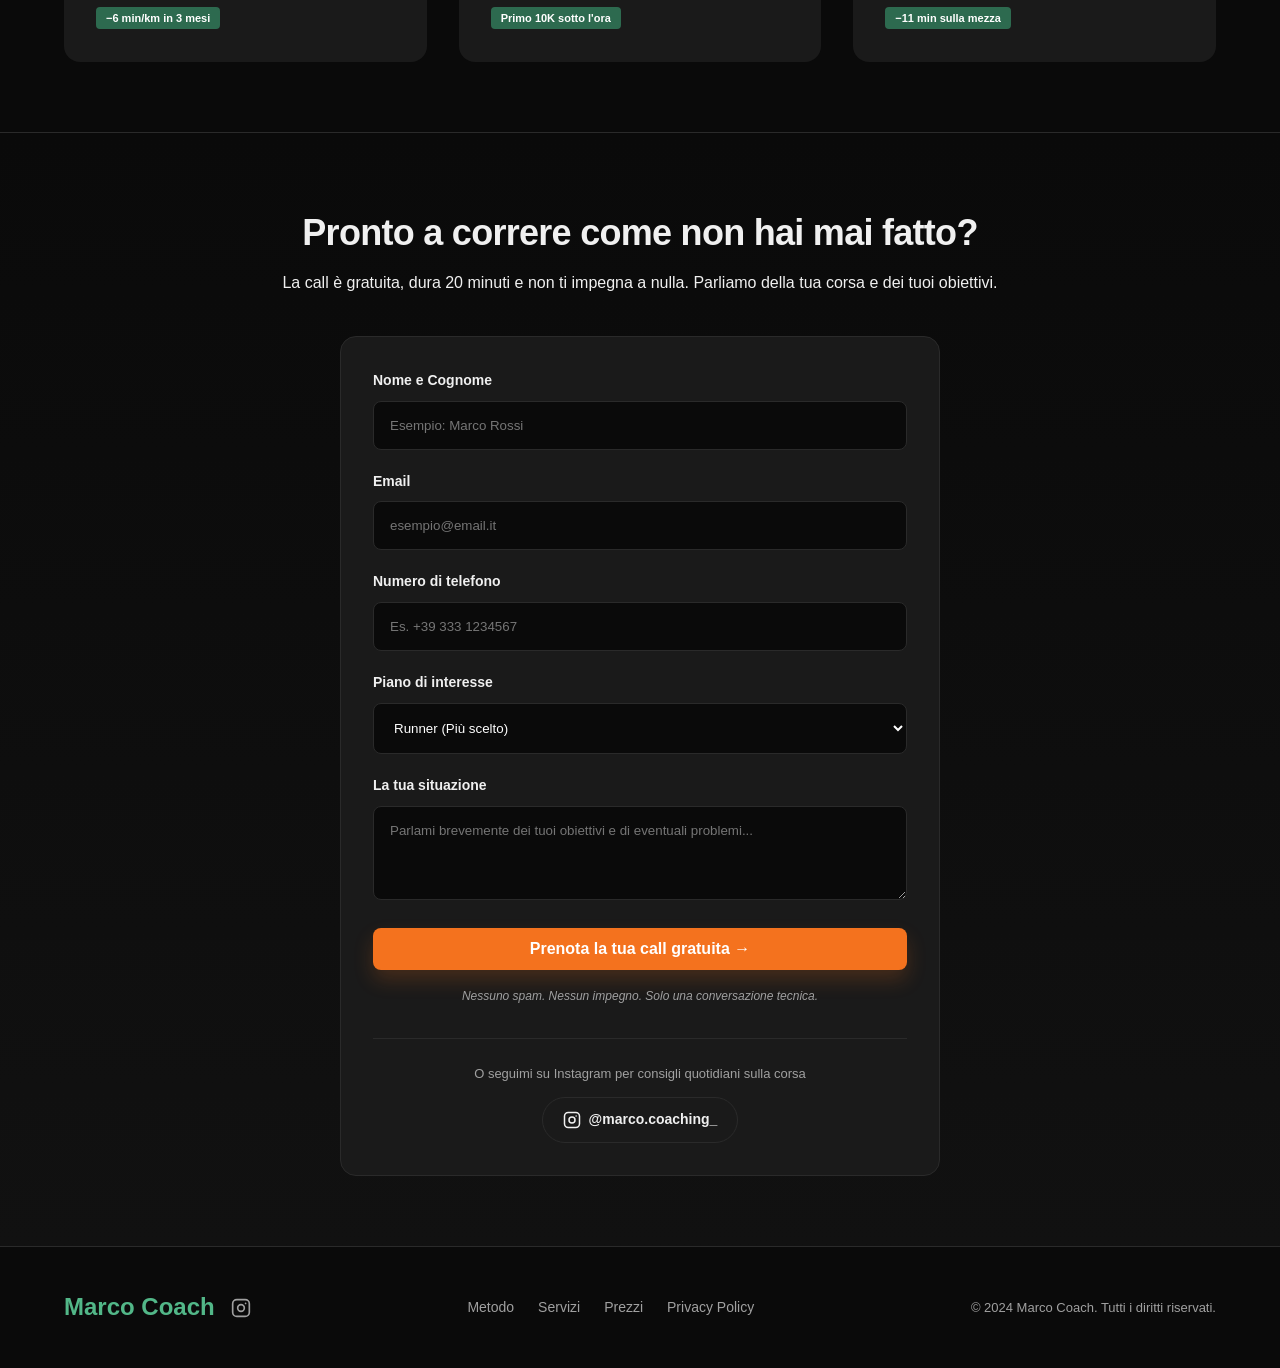
==== commit fe53473b: "Update index.html" ====
--- a/index.html
+++ b/index.html
@@ -305,64 +305,61 @@
                     <h2>Quando tecnica, programmazione e continuità lavorano insieme, il miglioramento diventa misurabile.</h2>
                 </div>
 
-                <div class="results-card">
-                    <div class="results-grid">
-                        <div class="results-content">
-                            <h3>Lo studio del caso: Da Roma-Ostia a Lucca: oltre 16 minuti migliorati</h3>
-                            <p>Dopo la Roma-Ostia Half Marathon del 1 marzo 2026, il lavoro si è concentrato su gestione del ritmo, continuità e qualità tecnica della corsa. Due mesi dopo, alla Lucca Half Marathon del 3 maggio 2026, il miglioramento è stato netto.</p>
-                            
-                            <div class="race-data-grid">
-                                <div class="race-box roma-box">
-                                    <h4>Roma-Ostia</h4>
-                                    <ul>
-                                        <li><strong>Distanza:</strong> 21,20 km</li>
-                                        <li><strong>Tempo:</strong> 1:56:35</li>
-                                        <li><strong>Passo:</strong> 5:30/km</li>
-                                        <li><strong>FC media:</strong> 156 bpm</li>
-                                    </ul>
-                                </div>
-                                <div class="race-box lucca-box">
-                                    <h4>Lucca Half Marathon</h4>
-                                    <ul>
-                                        <li><strong>Distanza:</strong> 21,14 km</li>
-                                        <li><strong>Tempo:</strong> 1:40:23</li>
-                                        <li><strong>Passo:</strong> 4:45/km</li>
-                                        <li><strong>FC media:</strong> 159 bpm</li>
-                                    </ul>
-                                </div>
-                            </div>
-
-                            <div class="results-highlights">
-                                <div class="highlight-item">
-                                    <span class="hl-value">-16:12</span>
-                                    <span class="hl-label">miglioramento totale</span>
-                                </div>
-                                <div class="highlight-item">
-                                    <span class="hl-value">-45"</span>
-                                    <span class="hl-label">sec/km più veloce</span>
-                                </div>
-                                <div class="highlight-item">
-                                    <span class="hl-value">~2 mesi</span>
-                                    <span class="hl-label">periodo di lavoro</span>
-                                </div>
-                            </div>
-
-                            <div class="results-cta">
-                                <p>Vuoi capire quanto puoi migliorare partendo dalla tua situazione?</p>
-                                <a href="#contatti" class="btn btn-primary">Richiedi la tua analisi gratuita</a>
-                            </div>
-                        </div>
-                        <div class="results-images">
-                            <div class="result-image-card">
-                                <span class="image-label">Roma-Ostia</span>
-                                <img src="roma-ostia.jpg" alt="Risultato Roma-Ostia Half Marathon" loading="lazy">
-                                <span class="image-stats">1:56:35 • 5:30/km</span>
-                            </div>
-                            <div class="result-image-card">
-                                <span class="image-label">Lucca Half Marathon</span>
-                                <img src="lucca-half.jpg" alt="Risultato Lucca Half Marathon" loading="lazy">
-                                <span class="image-stats">1:40:23 • 4:45/km</span>
-                            </div>
+                <div class="results-card-vertical">
+                    <div class="results-main-content">
+                        <h3>Studio del caso: Da Roma-Ostia a Lucca</h3>
+                        <p>Dopo la Roma-Ostia Half Marathon, il lavoro si è concentrato su gestione del ritmo, continuità e qualità tecnica della corsa. Il miglioramento in soli due mesi è stato netto.</p>
+                        
+                        <div class="race-data-grid">
+                            <div class="race-box roma-box">
+                                <h4>Roma-Ostia</h4>
+                                <ul>
+                                    <li><strong>Distanza:</strong> 21,20 km</li>
+                                    <li><strong>Tempo:</strong> 1:56:35</li>
+                                    <li><strong>Passo:</strong> 5:30/km</li>
+                                    <li><strong>FC media:</strong> 156 bpm</li>
+                                </ul>
+                            </div>
+                            <div class="race-box lucca-box">
+                                <h4>Lucca Half Marathon</h4>
+                                <ul>
+                                    <li><strong>Distanza:</strong> 21,14 km</li>
+                                    <li><strong>Tempo:</strong> 1:40:23</li>
+                                    <li><strong>Passo:</strong> 4:45/km</li>
+                                    <li><strong>FC media:</strong> 159 bpm</li>
+                                </ul>
+                            </div>
+                        </div>
+
+                        <div class="results-highlights">
+                            <div class="highlight-item">
+                                <span class="hl-value">-16:12</span>
+                                <span class="hl-label">miglioramento</span>
+                            </div>
+                            <div class="highlight-item">
+                                <span class="hl-value">-45"</span>
+                                <span class="hl-label">sec/km più veloce</span>
+                            </div>
+                            <div class="highlight-item">
+                                <span class="hl-value">~2 mesi</span>
+                                <span class="hl-label">di lavoro</span>
+                            </div>
+                        </div>
+
+                        <div class="results-cta">
+                            <p>Vuoi capire quanto puoi migliorare partendo dalla tua situazione?</p>
+                            <a href="#contatti" class="btn btn-primary">Richiedi la tua analisi gratuita</a>
+                        </div>
+                    </div>
+
+                    <div class="results-images-stack">
+                        <div class="result-image-card">
+                            <span class="image-label">Marzo 2026: Roma-Ostia</span>
+                            <img src="roma-ostia.jpg" alt="Risultato Roma-Ostia" loading="lazy">
+                        </div>
+                        <div class="result-image-card">
+                            <span class="image-label">Maggio 2026: Lucca Half Marathon</span>
+                            <img src="lucca-half.jpg" alt="Risultato Lucca" loading="lazy">
                         </div>
                     </div>
                 </div>
@@ -439,13 +436,13 @@
                             
                             <div class="instagram-cta">
                               <p>O seguimi su Instagram per consigli quotidiani sulla corsa</p>
-                              <a href="https://www.instagram.com/_marco.running/" target="_blank" rel="noopener noreferrer" class="instagram-btn">
+                              <a href="https://www.instagram.com/marco.coaching_/" target="_blank" rel="noopener noreferrer" class="instagram-btn">
                                 <svg xmlns="http://www.w3.org/2000/svg" width="18" height="18" viewBox="0 0 24 24" fill="none" stroke="currentColor" stroke-width="2" stroke-linecap="round" stroke-linejoin="round">
                                   <rect x="2" y="2" width="20" height="20" rx="5" ry="5"/>
                                   <circle cx="12" cy="12" r="4"/>
                                   <circle cx="17.5" cy="6.5" r="1" fill="currentColor" stroke="none"/>
                                 </svg>
-                                @_marco.running
+                                @marco.coaching_
                               </a>
                             </div>
                         </form>
@@ -460,7 +457,7 @@
         <div class="container">
             <div style="display: flex; align-items: center; gap: 16px;">
                 <a href="#" class="logo">Marco Coach</a>
-                <a href="https://www.instagram.com/_marco.running/" target="_blank" rel="noopener noreferrer" class="social-link" aria-label="Seguici su Instagram">
+                <a href="https://www.instagram.com/marco.coaching_/" target="_blank" rel="noopener noreferrer" class="social-link" aria-label="Seguici su Instagram">
                   <svg xmlns="http://www.w3.org/2000/svg" width="20" height="20" viewBox="0 0 24 24" fill="none" stroke="currentColor" stroke-width="2" stroke-linecap="round" stroke-linejoin="round">
                     <rect x="2" y="2" width="20" height="20" rx="5" ry="5"/>
                     <circle cx="12" cy="12" r="4"/>
--- a/style.css
+++ b/style.css
@@ -1113,51 +1113,60 @@
 }
 
 .results-images {
-    display: grid;
-    grid-template-columns: 1fr;
-    gap: 20px;
-}
-
-@media (min-width: 768px) and (max-width: 1023px) {
-    .results-images {
-        grid-template-columns: 1fr 1fr;
-    }
-}
-
-@media (min-width: 1024px) {
-    .results-images {
-        display: flex;
-        flex-direction: column;
-        gap: 24px;
-    }
-}
-
-.result-image-wrapper {
-    position: relative;
-    border-radius: 12px;
+    display: flex;
+    flex-direction: column;
+    gap: 32px;
+    align-items: center;
+}
+
+.result-image-card {
+    width: 100%;
+    max-width: 380px;
+    background: var(--bg-dark);
+    border-radius: 16px;
+    border: 1px solid var(--border-subtle);
     overflow: hidden;
-    border: 1px solid var(--border-subtle);
-    box-shadow: 0 10px 30px rgba(0,0,0,0.3);
-}
-
-.result-image-wrapper img {
+    box-shadow: 0 15px 40px rgba(0,0,0,0.4);
+    transition: transform 0.3s ease;
+}
+
+.result-image-card:hover {
+    transform: translateY(-5px);
+}
+
+.image-label {
+    display: block;
+    padding: 12px;
+    font-size: 11px;
+    text-transform: uppercase;
+    font-weight: 700;
+    color: var(--text-secondary);
+    text-align: center;
+    border-bottom: 1px solid var(--border-subtle);
+}
+
+.result-image-card img {
     width: 100%;
     height: auto;
     display: block;
-    aspect-ratio: 4/5;
-    object-fit: cover;
-}
-
-.image-caption {
-    position: absolute;
-    bottom: 0;
-    left: 0;
-    width: 100%;
-    background: linear-gradient(transparent, rgba(0,0,0,0.9));
+    object-fit: contain;
+    background: #000;
+}
+
+.image-stats {
+    display: block;
     padding: 12px;
-    font-size: 12px;
-    font-weight: 700;
-    color: white;
+    font-size: 13px;
+    font-weight: 600;
+    color: var(--accent-green-light);
+    text-align: center;
+    background: rgba(255,255,255,0.02);
+}
+
+@media (min-width: 1024px) {
+    .results-images {
+        margin-top: 0;
+    }
 }
 
 #metodo { padding-bottom: 16px; }
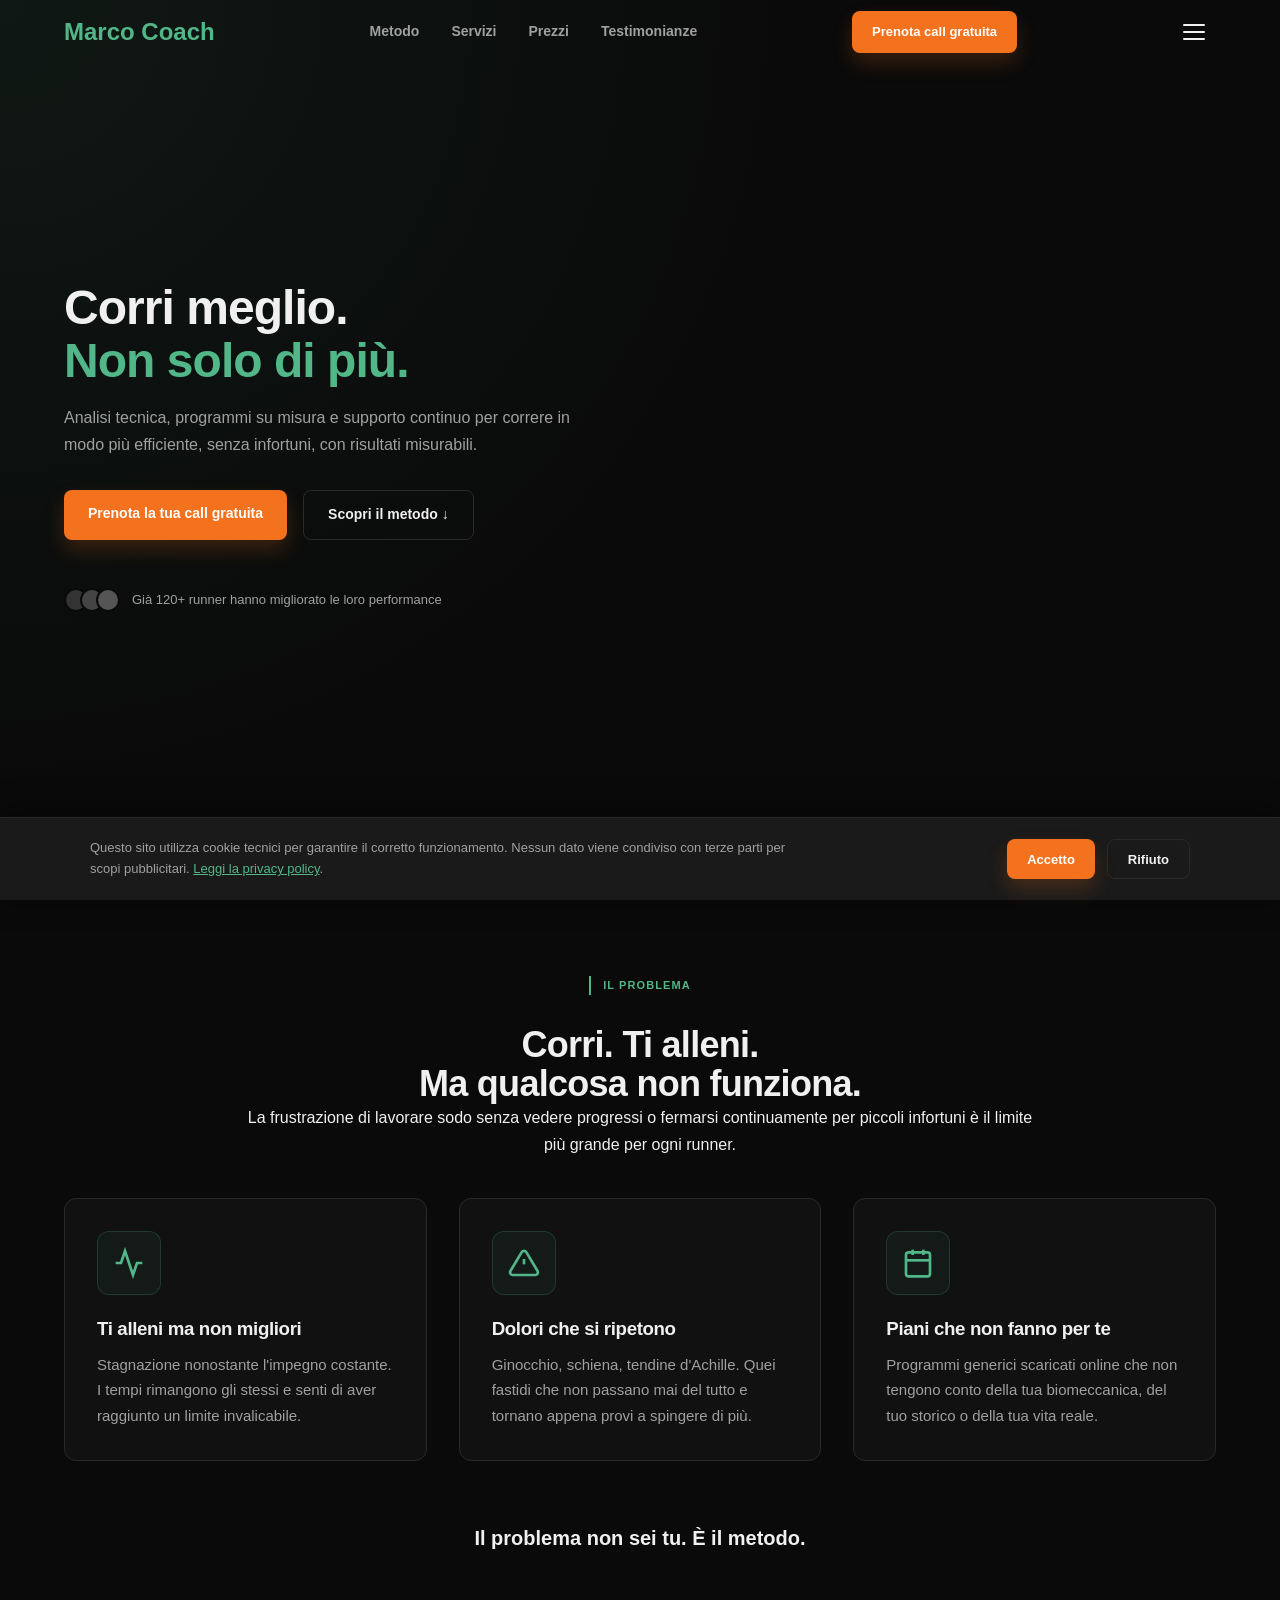
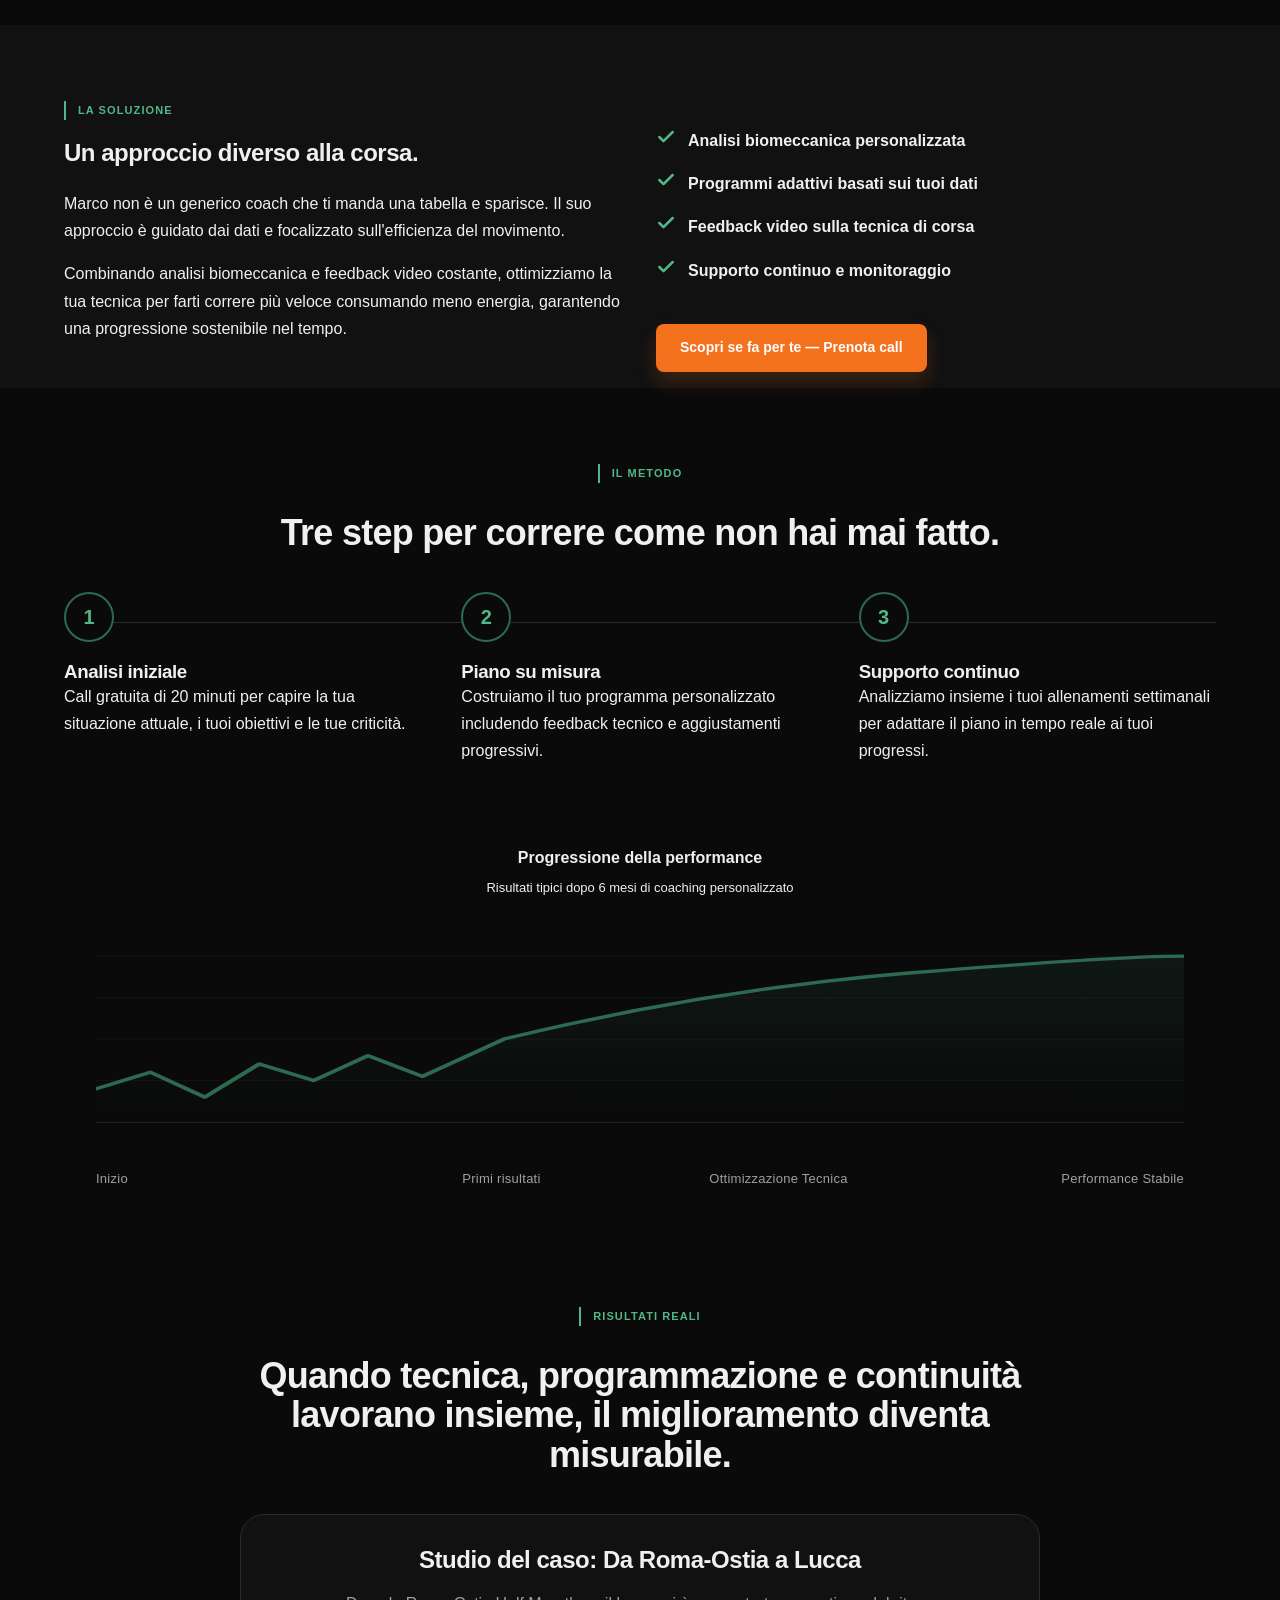
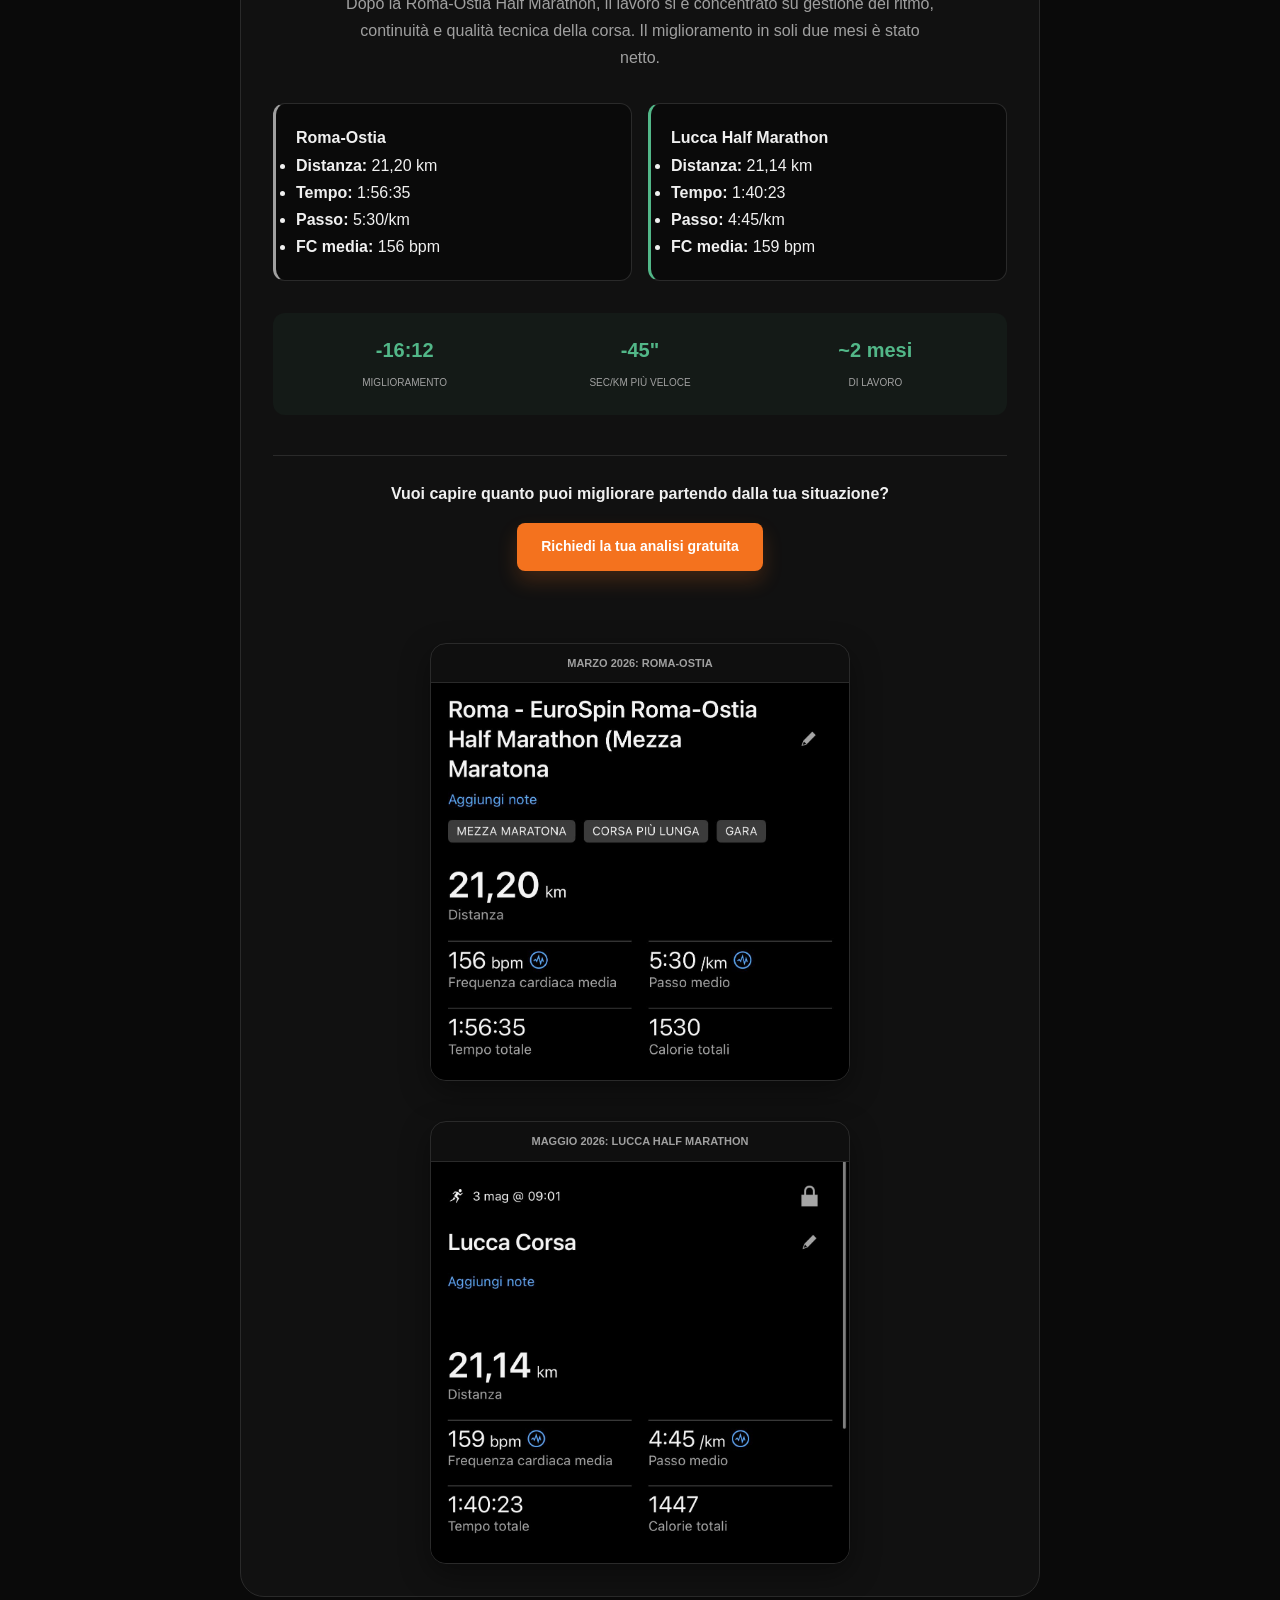
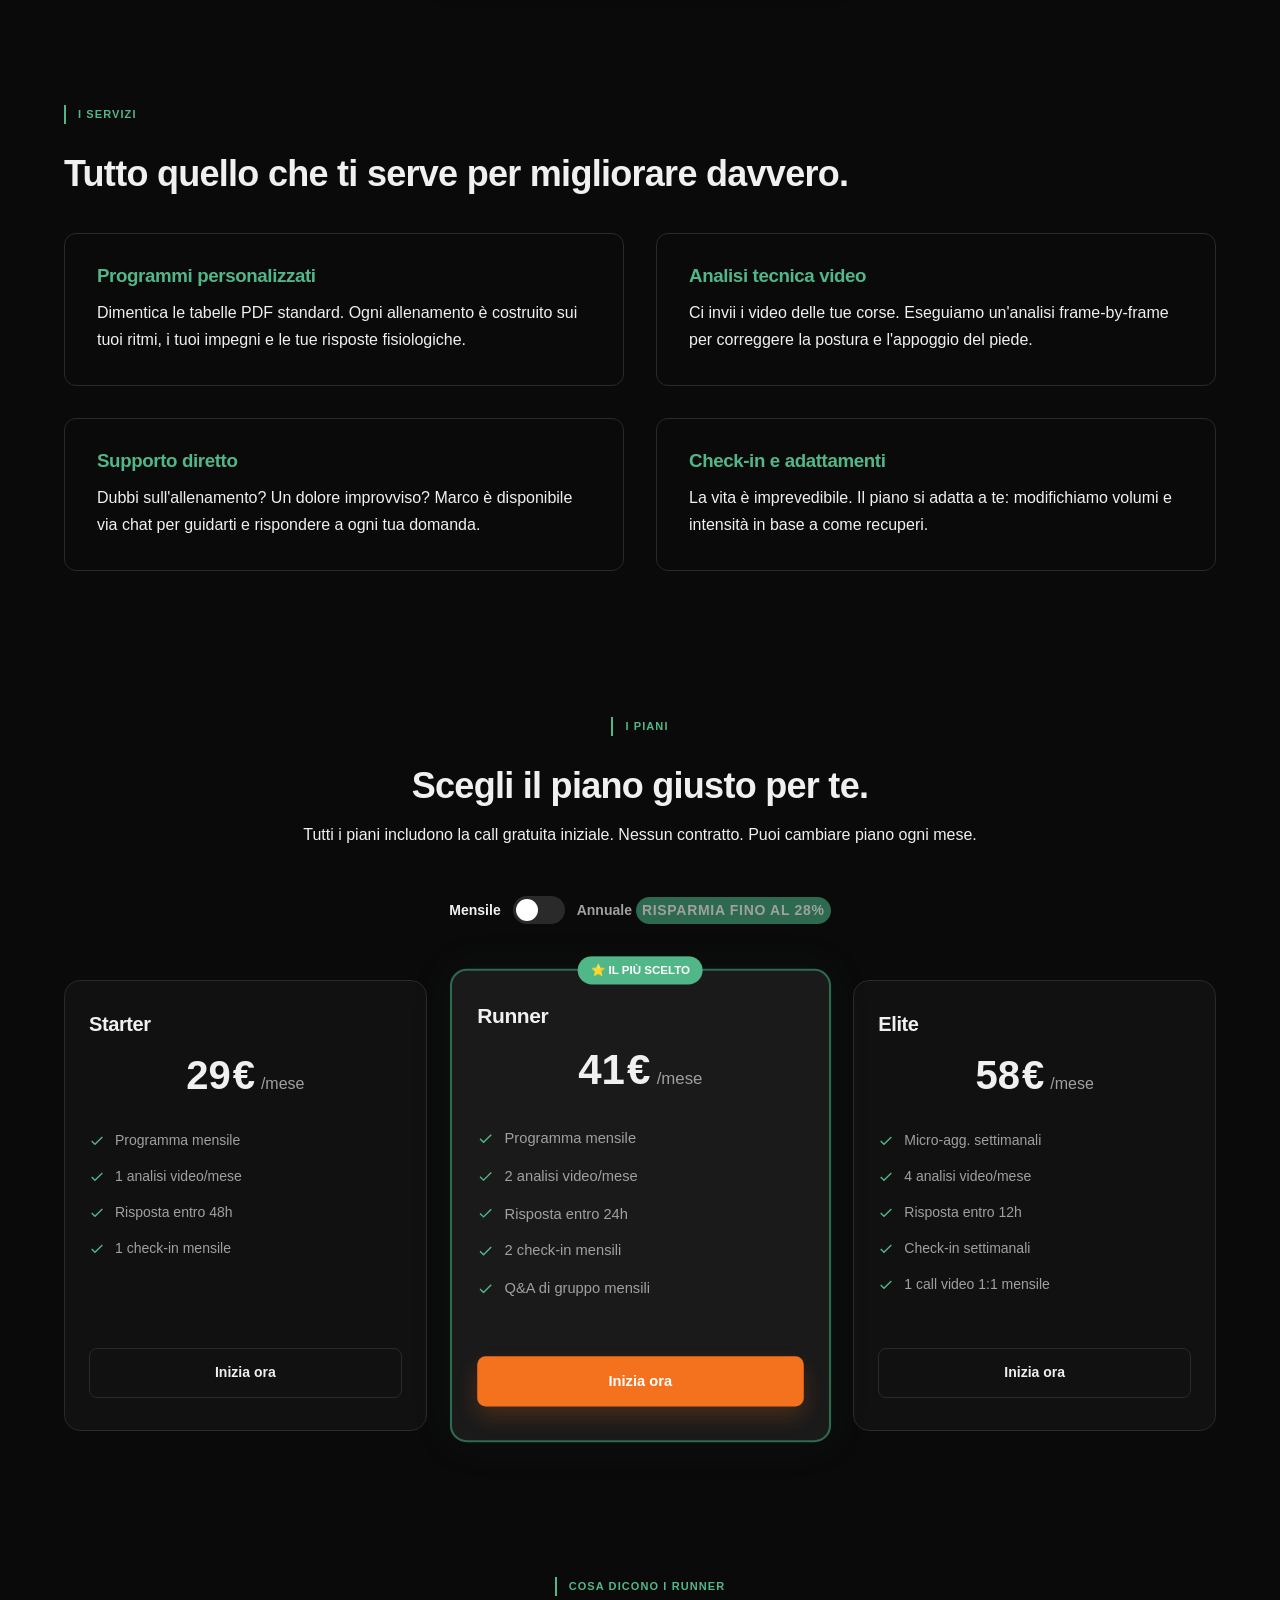
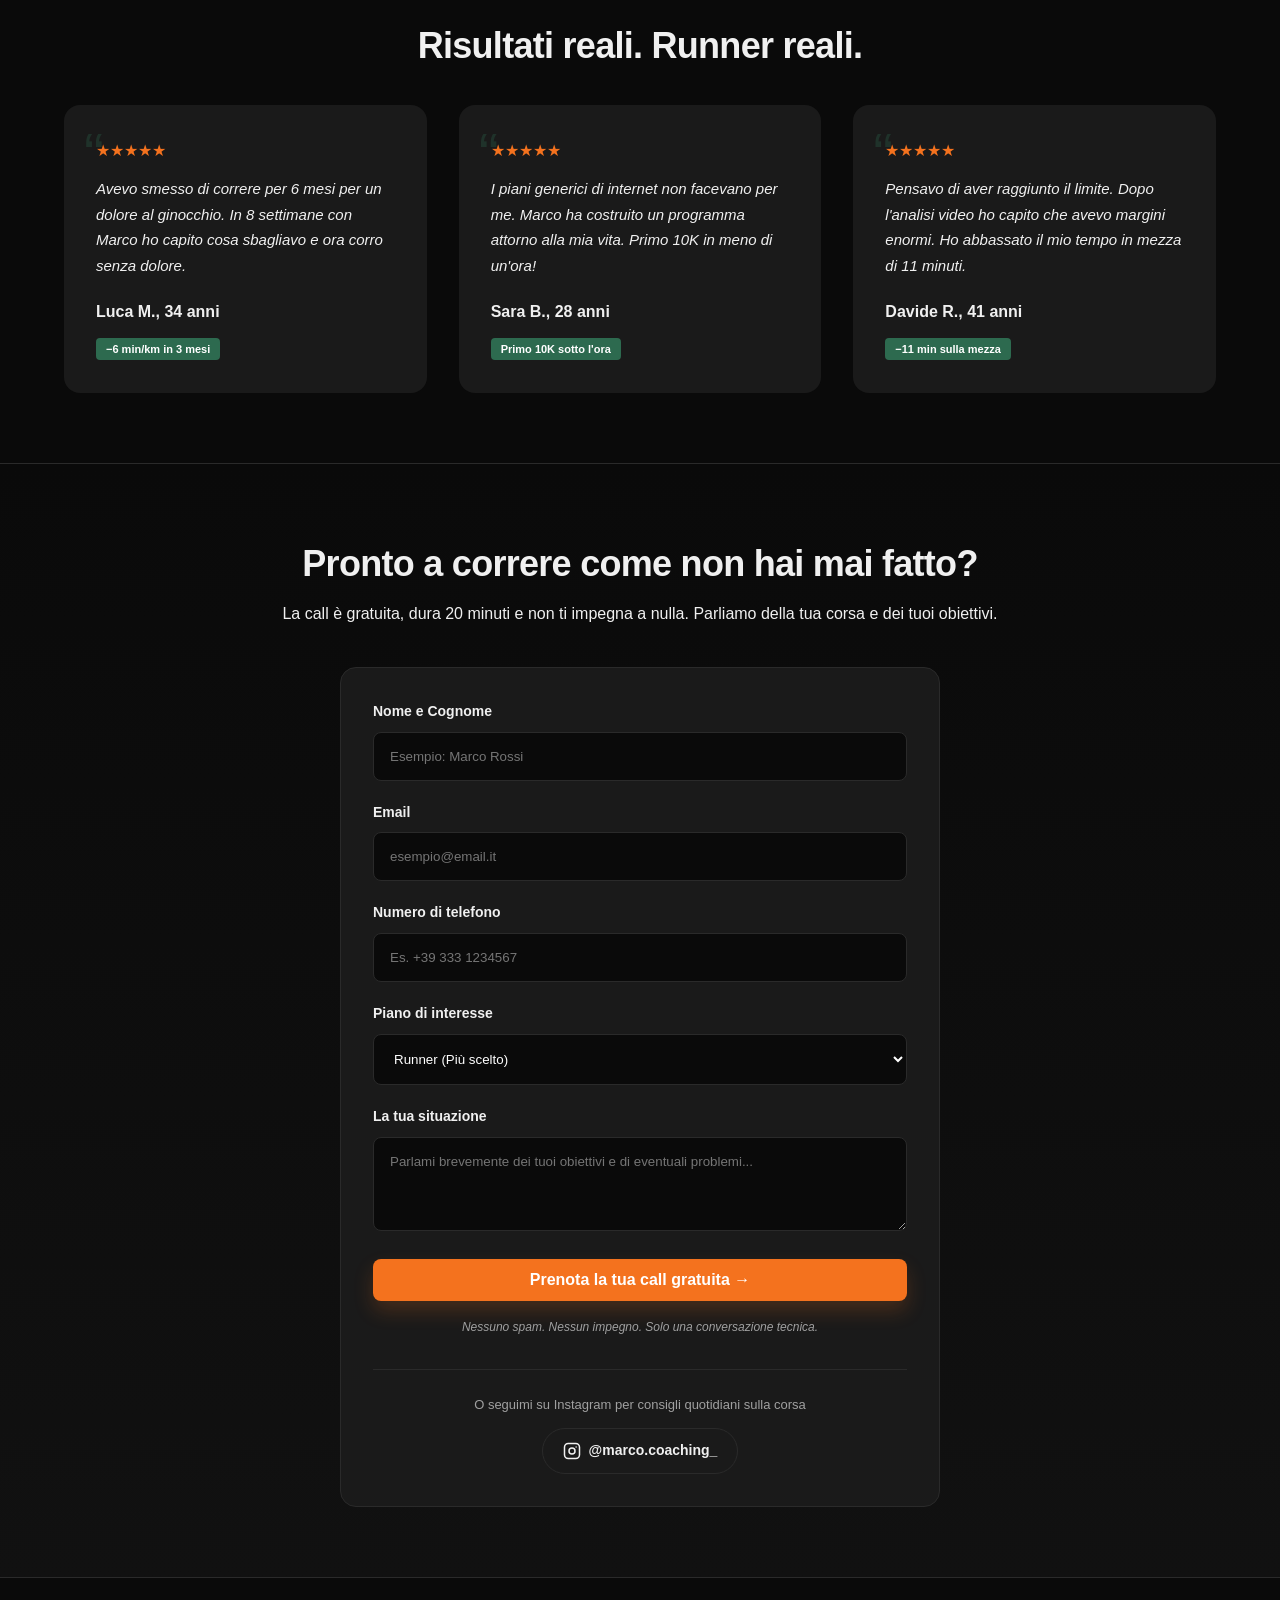
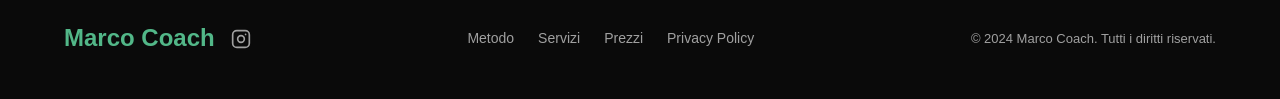
==== commit 85e63892: "Update index.html" ====
--- a/index.html
+++ b/index.html
@@ -199,104 +199,6 @@
             </div>
         </section>
 
-        <!-- 6. SERVIZI -->
-        <section id="servizi" class="reveal">
-            <div class="container">
-                <div class="section-header" style="text-align: left; margin-left: 0;">
-                    <span class="label-caps">I Servizi</span>
-                    <h2>Tutto quello che ti serve per migliorare davvero.</h2>
-                </div>
-                <div class="grid-2">
-                    <div class="card-service">
-                        <h3 style="color: var(--accent-green-light); margin-bottom: 12px;">Programmi personalizzati</h3>
-                        <p>Dimentica le tabelle PDF standard. Ogni allenamento è costruito sui tuoi ritmi, i tuoi impegni e le tue risposte fisiologiche.</p>
-                    </div>
-                    <div class="card-service">
-                        <h3 style="color: var(--accent-green-light); margin-bottom: 12px;">Analisi tecnica video</h3>
-                        <p>Ci invii i video delle tue corse. Eseguiamo un'analisi frame-by-frame per correggere la postura e l'appoggio del piede.</p>
-                    </div>
-                    <div class="card-service">
-                        <h3 style="color: var(--accent-green-light); margin-bottom: 12px;">Supporto diretto</h3>
-                        <p>Dubbi sull'allenamento? Un dolore improvviso? Marco è disponibile via chat per guidarti e rispondere a ogni tua domanda.</p>
-                    </div>
-                    <div class="card-service">
-                        <h3 style="color: var(--accent-green-light); margin-bottom: 12px;">Check-in e adattamenti</h3>
-                        <p>La vita è imprevedibile. Il piano si adatta a te: modifichiamo volumi e intensità in base a come recuperi.</p>
-                    </div>
-                </div>
-            </div>
-        </section>
-
-        <!-- 7. PRICING -->
-        <section id="prezzi" class="reveal">
-            <div class="container">
-                <div class="section-header">
-                    <span class="label-caps">I Piani</span>
-                    <h2>Scegli il piano giusto per te.</h2>
-                    <p style="margin-top: 16px;">Tutti i piani includono la call gratuita iniziale. Nessun contratto. Puoi cambiare piano ogni mese.</p>
-                </div>
-
-                <div class="pricing-toggle">
-                  <span id="toggle-label-monthly" class="toggle-active">Mensile</span>
-                  <div class="toggle-switch" id="pricing-toggle" role="switch" aria-checked="false">
-                    <div class="toggle-dot"></div>
-                  </div>
-                  <span id="toggle-label-prepaid">Annuale <span class="toggle-save-badge">Risparmia fino al 28%</span></span>
-                </div>
-
-                <div class="grid-3" style="align-items: stretch;">
-                    <!-- Starter -->
-                    <div class="price-card">
-                        <h3>Starter</h3>
-                        <div class="price-value">
-                            <span class="price-value-num">35</span>€<span class="price-period">/mese</span>
-                        </div>
-                        <ul class="price-features">
-                            <li><svg viewBox="0 0 24 24" fill="none" stroke="currentColor" stroke-width="2"><polyline points="20 6 9 17 4 12"></polyline></svg> Programma mensile</li>
-                            <li><svg viewBox="0 0 24 24" fill="none" stroke="currentColor" stroke-width="2"><polyline points="20 6 9 17 4 12"></polyline></svg> 1 analisi video/mese</li>
-                            <li><svg viewBox="0 0 24 24" fill="none" stroke="currentColor" stroke-width="2"><polyline points="20 6 9 17 4 12"></polyline></svg> Risposta entro 48h</li>
-                            <li><svg viewBox="0 0 24 24" fill="none" stroke="currentColor" stroke-width="2"><polyline points="20 6 9 17 4 12"></polyline></svg> 1 check-in mensile</li>
-                        </ul>
-                        <a href="#contatti" class="btn btn-ghost">Inizia ora</a>
-                    </div>
-                    
-                    <!-- Runner -->
-                    <div class="price-card featured">
-                        <div class="badge">⭐ Il più scelto</div>
-                        <h3>Runner</h3>
-                        <div class="price-value">
-                            <span class="price-value-num">50</span>€<span class="price-period">/mese</span>
-                        </div>
-                        <ul class="price-features">
-                            <li><svg viewBox="0 0 24 24" fill="none" stroke="currentColor" stroke-width="2"><polyline points="20 6 9 17 4 12"></polyline></svg> Programma mensile</li>
-                            <li><svg viewBox="0 0 24 24" fill="none" stroke="currentColor" stroke-width="2"><polyline points="20 6 9 17 4 12"></polyline></svg> 2 analisi video/mese</li>
-                            <li><svg viewBox="0 0 24 24" fill="none" stroke="currentColor" stroke-width="2"><polyline points="20 6 9 17 4 12"></polyline></svg> Risposta entro 24h</li>
-                            <li><svg viewBox="0 0 24 24" fill="none" stroke="currentColor" stroke-width="2"><polyline points="20 6 9 17 4 12"></polyline></svg> 2 check-in mensili</li>
-                            <li><svg viewBox="0 0 24 24" fill="none" stroke="currentColor" stroke-width="2"><polyline points="20 6 9 17 4 12"></polyline></svg> Q&A di gruppo mensili</li>
-                        </ul>
-                        <a href="#contatti" class="btn btn-primary">Inizia ora</a>
-                    </div>
-
-                    <!-- Elite -->
-                    <div class="price-card">
-                        <h3>Elite</h3>
-                        <div class="price-value">
-                            <span class="price-value-num">70</span>€<span class="price-period">/mese</span>
-                        </div>
-                        <ul class="price-features">
-                            <li><svg viewBox="0 0 24 24" fill="none" stroke="currentColor" stroke-width="2"><polyline points="20 6 9 17 4 12"></polyline></svg> Micro-agg. settimanali</li>
-                            <li><svg viewBox="0 0 24 24" fill="none" stroke="currentColor" stroke-width="2"><polyline points="20 6 9 17 4 12"></polyline></svg> 4 analisi video/mese</li>
-                            <li><svg viewBox="0 0 24 24" fill="none" stroke="currentColor" stroke-width="2"><polyline points="20 6 9 17 4 12"></polyline></svg> Risposta entro 12h</li>
-                            <li><svg viewBox="0 0 24 24" fill="none" stroke="currentColor" stroke-width="2"><polyline points="20 6 9 17 4 12"></polyline></svg> Check-in settimanali</li>
-                            <li><svg viewBox="0 0 24 24" fill="none" stroke="currentColor" stroke-width="2"><polyline points="20 6 9 17 4 12"></polyline></svg> 1 call video 1:1 mensile</li>
-                        </ul>
-                        <a href="#contatti" class="btn btn-ghost">Inizia ora</a>
-                    </div>
-                </div>
-
-            </div>
-        </section>
-
         <!-- RISULTATI REALI SECTION -->
         <section class="real-results-section reveal">
             <div class="container">
@@ -366,6 +268,106 @@
             </div>
         </section>
 
+        <!-- 6. SERVIZI -->
+        <section id="servizi" class="reveal">
+            <div class="container">
+                <div class="section-header" style="text-align: left; margin-left: 0;">
+                    <span class="label-caps">I Servizi</span>
+                    <h2>Tutto quello che ti serve per migliorare davvero.</h2>
+                </div>
+                <div class="grid-2">
+                    <div class="card-service">
+                        <h3 style="color: var(--accent-green-light); margin-bottom: 12px;">Programmi personalizzati</h3>
+                        <p>Dimentica le tabelle PDF standard. Ogni allenamento è costruito sui tuoi ritmi, i tuoi impegni e le tue risposte fisiologiche.</p>
+                    </div>
+                    <div class="card-service">
+                        <h3 style="color: var(--accent-green-light); margin-bottom: 12px;">Analisi tecnica video</h3>
+                        <p>Ci invii i video delle tue corse. Eseguiamo un'analisi frame-by-frame per correggere la postura e l'appoggio del piede.</p>
+                    </div>
+                    <div class="card-service">
+                        <h3 style="color: var(--accent-green-light); margin-bottom: 12px;">Supporto diretto</h3>
+                        <p>Dubbi sull'allenamento? Un dolore improvviso? Marco è disponibile via chat per guidarti e rispondere a ogni tua domanda.</p>
+                    </div>
+                    <div class="card-service">
+                        <h3 style="color: var(--accent-green-light); margin-bottom: 12px;">Check-in e adattamenti</h3>
+                        <p>La vita è imprevedibile. Il piano si adatta a te: modifichiamo volumi e intensità in base a come recuperi.</p>
+                    </div>
+                </div>
+            </div>
+        </section>
+
+        <!-- 7. PRICING -->
+        <section id="prezzi" class="reveal">
+            <div class="container">
+                <div class="section-header">
+                    <span class="label-caps">I Piani</span>
+                    <h2>Scegli il piano giusto per te.</h2>
+                    <p style="margin-top: 16px;">Tutti i piani includono la call gratuita iniziale. Nessun contratto. Puoi cambiare piano ogni mese.</p>
+                </div>
+
+                <div class="pricing-toggle">
+                  <span id="toggle-label-monthly" class="toggle-active">Mensile</span>
+                  <div class="toggle-switch" id="pricing-toggle" role="switch" aria-checked="false">
+                    <div class="toggle-dot"></div>
+                  </div>
+                  <span id="toggle-label-prepaid">Annuale <span class="toggle-save-badge">Risparmia fino al 28%</span></span>
+                </div>
+
+                <div class="grid-3" style="align-items: stretch;">
+                    <!-- Starter -->
+                    <div class="price-card">
+                        <h3>Starter</h3>
+                        <div class="price-value">
+                            <span class="price-value-num">35</span>€<span class="price-period">/mese</span>
+                        </div>
+                        <ul class="price-features">
+                            <li><svg viewBox="0 0 24 24" fill="none" stroke="currentColor" stroke-width="2"><polyline points="20 6 9 17 4 12"></polyline></svg> Programma mensile</li>
+                            <li><svg viewBox="0 0 24 24" fill="none" stroke="currentColor" stroke-width="2"><polyline points="20 6 9 17 4 12"></polyline></svg> 1 analisi video/mese</li>
+                            <li><svg viewBox="0 0 24 24" fill="none" stroke="currentColor" stroke-width="2"><polyline points="20 6 9 17 4 12"></polyline></svg> Risposta entro 48h</li>
+                            <li><svg viewBox="0 0 24 24" fill="none" stroke="currentColor" stroke-width="2"><polyline points="20 6 9 17 4 12"></polyline></svg> 1 check-in mensile</li>
+                        </ul>
+                        <a href="#contatti" class="btn btn-ghost">Inizia ora</a>
+                    </div>
+                    
+                    <!-- Runner -->
+                    <div class="price-card featured">
+                        <div class="badge">⭐ Il più scelto</div>
+                        <h3>Runner</h3>
+                        <div class="price-value">
+                            <span class="price-value-num">50</span>€<span class="price-period">/mese</span>
+                        </div>
+                        <ul class="price-features">
+                            <li><svg viewBox="0 0 24 24" fill="none" stroke="currentColor" stroke-width="2"><polyline points="20 6 9 17 4 12"></polyline></svg> Programma mensile</li>
+                            <li><svg viewBox="0 0 24 24" fill="none" stroke="currentColor" stroke-width="2"><polyline points="20 6 9 17 4 12"></polyline></svg> 2 analisi video/mese</li>
+                            <li><svg viewBox="0 0 24 24" fill="none" stroke="currentColor" stroke-width="2"><polyline points="20 6 9 17 4 12"></polyline></svg> Risposta entro 24h</li>
+                            <li><svg viewBox="0 0 24 24" fill="none" stroke="currentColor" stroke-width="2"><polyline points="20 6 9 17 4 12"></polyline></svg> 2 check-in mensili</li>
+                            <li><svg viewBox="0 0 24 24" fill="none" stroke="currentColor" stroke-width="2"><polyline points="20 6 9 17 4 12"></polyline></svg> Q&A di gruppo mensili</li>
+                        </ul>
+                        <a href="#contatti" class="btn btn-primary">Inizia ora</a>
+                    </div>
+
+                    <!-- Elite -->
+                    <div class="price-card">
+                        <h3>Elite</h3>
+                        <div class="price-value">
+                            <span class="price-value-num">70</span>€<span class="price-period">/mese</span>
+                        </div>
+                        <ul class="price-features">
+                            <li><svg viewBox="0 0 24 24" fill="none" stroke="currentColor" stroke-width="2"><polyline points="20 6 9 17 4 12"></polyline></svg> Micro-agg. settimanali</li>
+                            <li><svg viewBox="0 0 24 24" fill="none" stroke="currentColor" stroke-width="2"><polyline points="20 6 9 17 4 12"></polyline></svg> 4 analisi video/mese</li>
+                            <li><svg viewBox="0 0 24 24" fill="none" stroke="currentColor" stroke-width="2"><polyline points="20 6 9 17 4 12"></polyline></svg> Risposta entro 12h</li>
+                            <li><svg viewBox="0 0 24 24" fill="none" stroke="currentColor" stroke-width="2"><polyline points="20 6 9 17 4 12"></polyline></svg> Check-in settimanali</li>
+                            <li><svg viewBox="0 0 24 24" fill="none" stroke="currentColor" stroke-width="2"><polyline points="20 6 9 17 4 12"></polyline></svg> 1 call video 1:1 mensile</li>
+                        </ul>
+                        <a href="#contatti" class="btn btn-ghost">Inizia ora</a>
+                    </div>
+                </div>
+
+            </div>
+        </section>
+
+        </section>
+
 
         <!-- 9. TESTIMONIANZE -->
         <section id="testimonianze" class="reveal">
--- a/style.css
+++ b/style.css
@@ -999,35 +999,30 @@
     background: var(--bg-dark);
 }
 
-.results-card {
+.results-card-vertical {
     background: var(--surface-primary);
     border: 1px solid var(--border-subtle);
     border-radius: 24px;
     padding: 32px;
-}
-
-.results-grid {
-    display: grid;
-    grid-template-columns: 1fr;
-    gap: 40px;
-}
-
-@media (min-width: 1024px) {
-    .results-grid {
-        grid-template-columns: 1.2fr 0.8fr;
-        align-items: start;
-    }
-}
-
-.results-content h3 {
+    max-width: 800px;
+    margin: 0 auto;
+}
+
+.results-main-content {
+    text-align: center;
+    margin-bottom: 48px;
+}
+
+.results-main-content h3 {
     font-size: 24px;
-    margin-bottom: 20px;
+    margin-bottom: 16px;
     color: var(--text-primary);
 }
 
-.results-content p {
+.results-main-content p {
     color: var(--text-secondary);
-    margin-bottom: 24px;
+    max-width: 600px;
+    margin: 0 auto 32px;
 }
 
 .race-data-grid {
@@ -1035,6 +1030,7 @@
     grid-template-columns: 1fr;
     gap: 16px;
     margin-bottom: 32px;
+    text-align: left;
 }
 
 @media (min-width: 480px) {
@@ -1053,38 +1049,14 @@
 .roma-box { border-left: 3px solid var(--text-secondary); }
 .lucca-box { border-left: 3px solid var(--accent-green-light); }
 
-.race-box h4 {
-    font-size: 14px;
-    text-transform: uppercase;
-    letter-spacing: 0.05em;
-    margin-bottom: 12px;
-    color: var(--text-primary);
-}
-
-.race-box ul {
-    list-style: none;
-}
-
-.race-box li {
-    font-size: 13px;
-    color: var(--text-secondary);
-    margin-bottom: 4px;
-}
-
-.race-box li strong {
-    color: var(--text-primary);
-    font-weight: 600;
-}
-
 .results-highlights {
     display: grid;
     grid-template-columns: repeat(3, 1fr);
     gap: 12px;
-    margin-bottom: 32px;
+    margin-bottom: 40px;
     padding: 20px;
     background: rgba(82, 183, 136, 0.05);
     border-radius: 12px;
-    text-align: center;
 }
 
 .hl-value {
@@ -1097,12 +1069,11 @@
 .hl-label {
     font-size: 10px;
     text-transform: uppercase;
-    letter-spacing: 0.05em;
     color: var(--text-secondary);
 }
 
 .results-cta {
-    padding-top: 24px;
+    padding: 24px 0;
     border-top: 1px solid var(--border-subtle);
 }
 
@@ -1112,37 +1083,21 @@
     color: var(--text-primary);
 }
 
-.results-images {
+.results-images-stack {
     display: flex;
     flex-direction: column;
-    gap: 32px;
+    gap: 40px;
     align-items: center;
 }
 
 .result-image-card {
     width: 100%;
-    max-width: 380px;
+    max-width: 420px;
     background: var(--bg-dark);
     border-radius: 16px;
     border: 1px solid var(--border-subtle);
     overflow: hidden;
-    box-shadow: 0 15px 40px rgba(0,0,0,0.4);
-    transition: transform 0.3s ease;
-}
-
-.result-image-card:hover {
-    transform: translateY(-5px);
-}
-
-.image-label {
-    display: block;
-    padding: 12px;
-    font-size: 11px;
-    text-transform: uppercase;
-    font-weight: 700;
-    color: var(--text-secondary);
-    text-align: center;
-    border-bottom: 1px solid var(--border-subtle);
+    box-shadow: 0 10px 30px rgba(0,0,0,0.4);
 }
 
 .result-image-card img {
@@ -1150,23 +1105,17 @@
     height: auto;
     display: block;
     object-fit: contain;
-    background: #000;
-}
-
-.image-stats {
+}
+
+.image-label {
     display: block;
-    padding: 12px;
-    font-size: 13px;
-    font-weight: 600;
-    color: var(--accent-green-light);
+    padding: 10px;    font-size: 11px;
+    text-transform: uppercase;
+    font-weight: 700;
+    color: var(--text-secondary);
     text-align: center;
     background: rgba(255,255,255,0.02);
-}
-
-@media (min-width: 1024px) {
-    .results-images {
-        margin-top: 0;
-    }
+    border-bottom: 1px solid var(--border-subtle);
 }
 
 #metodo { padding-bottom: 16px; }
